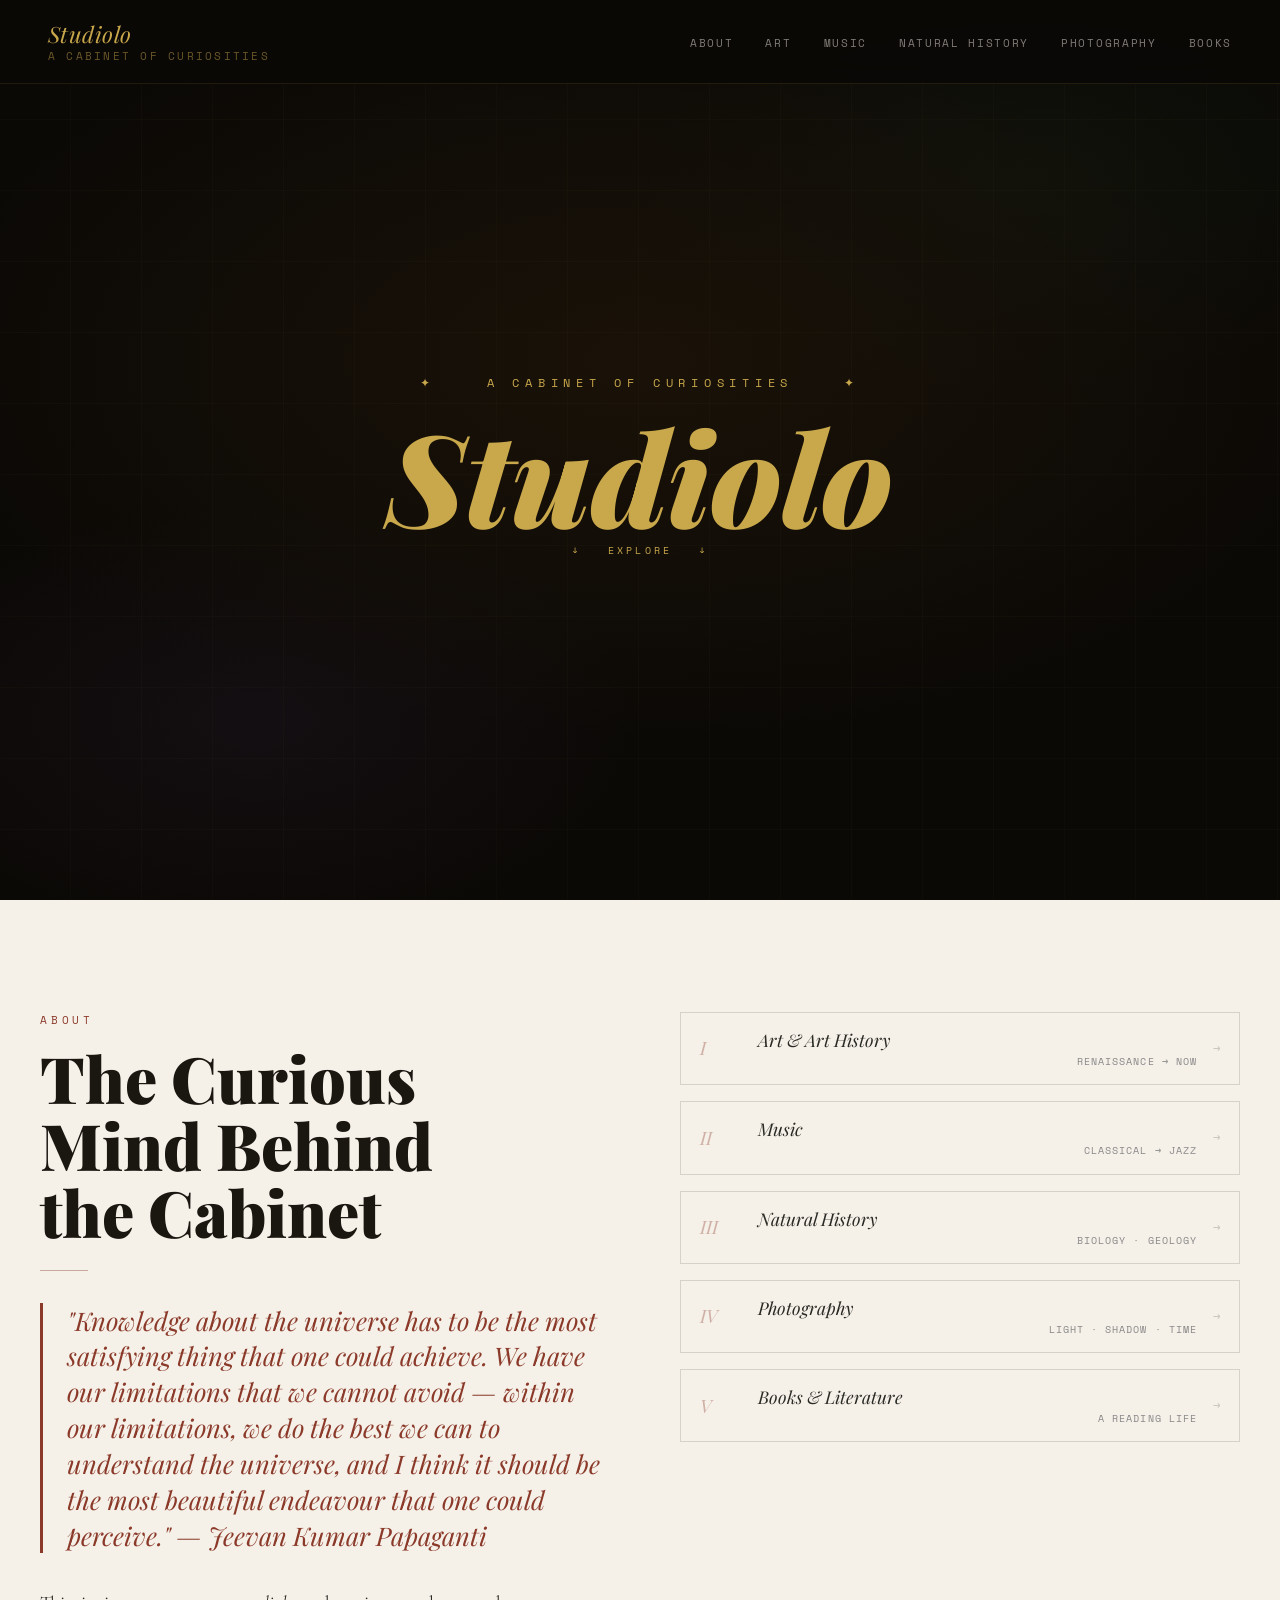
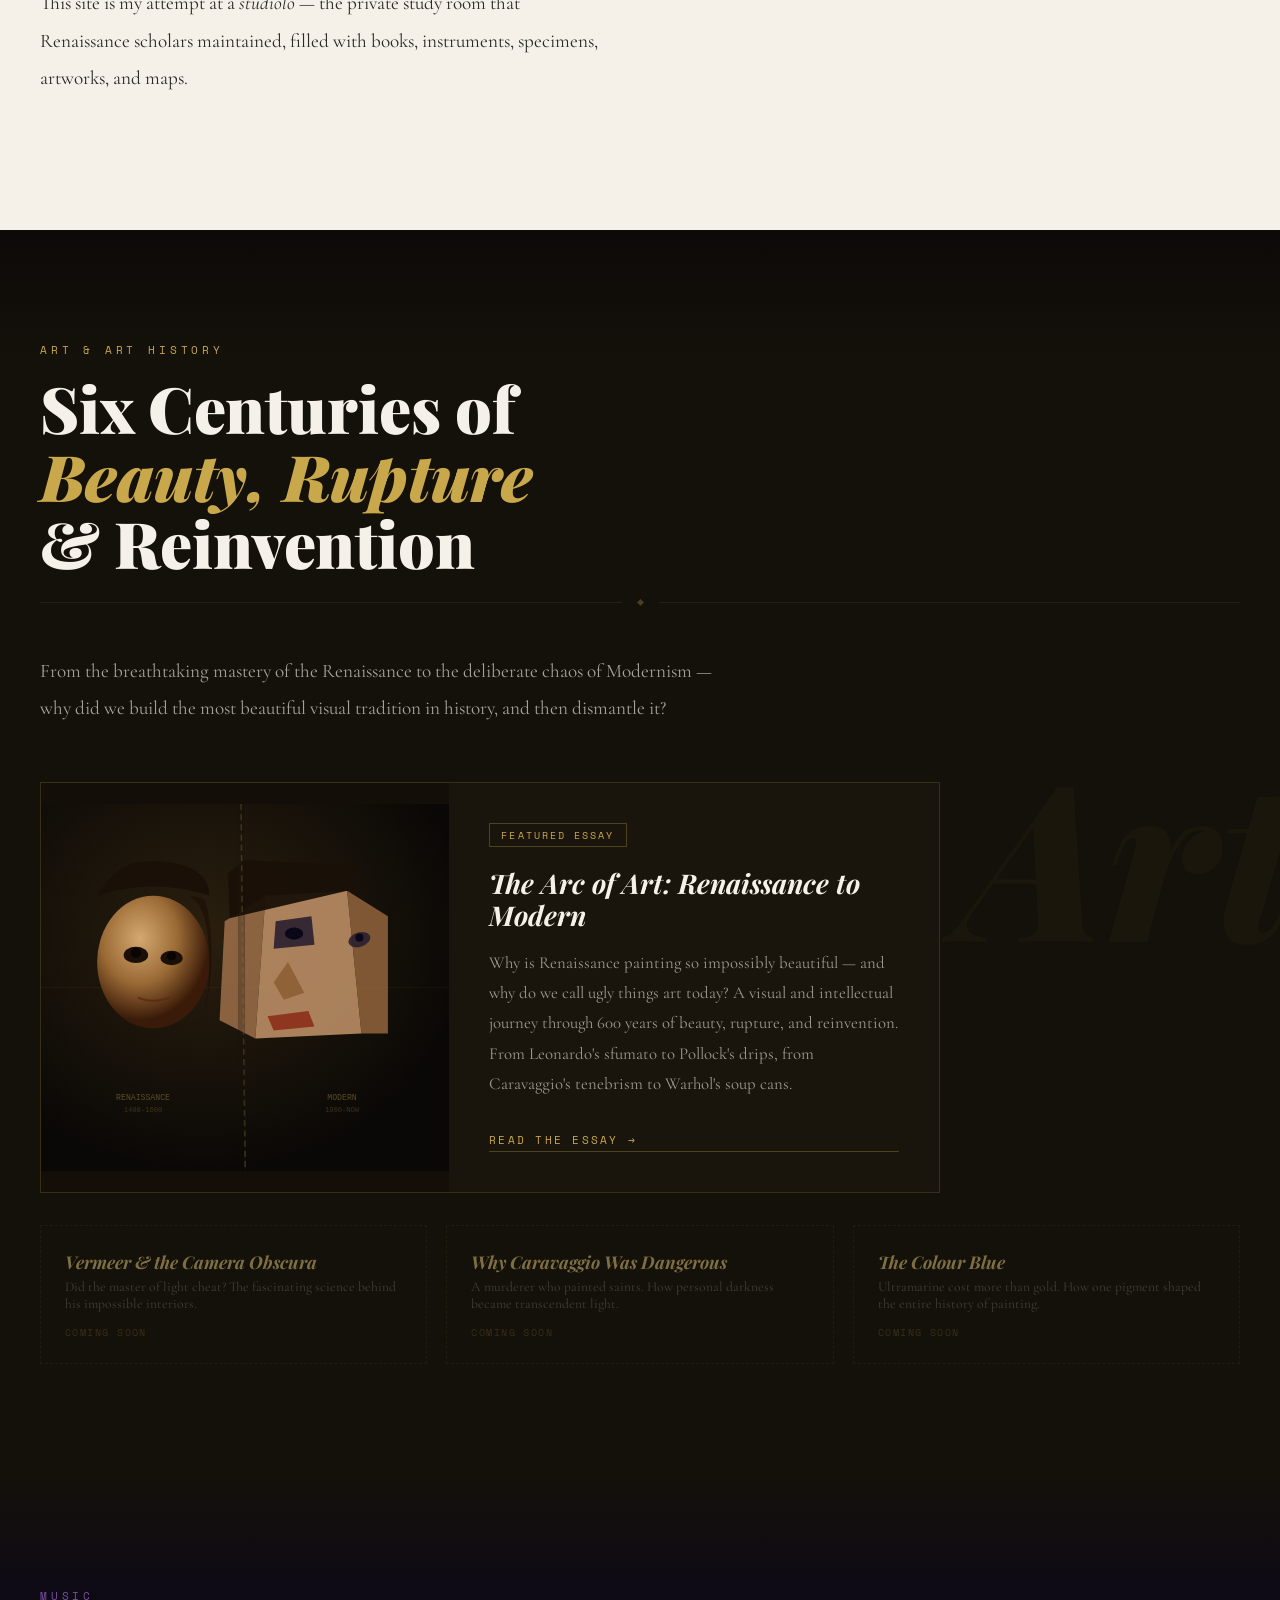
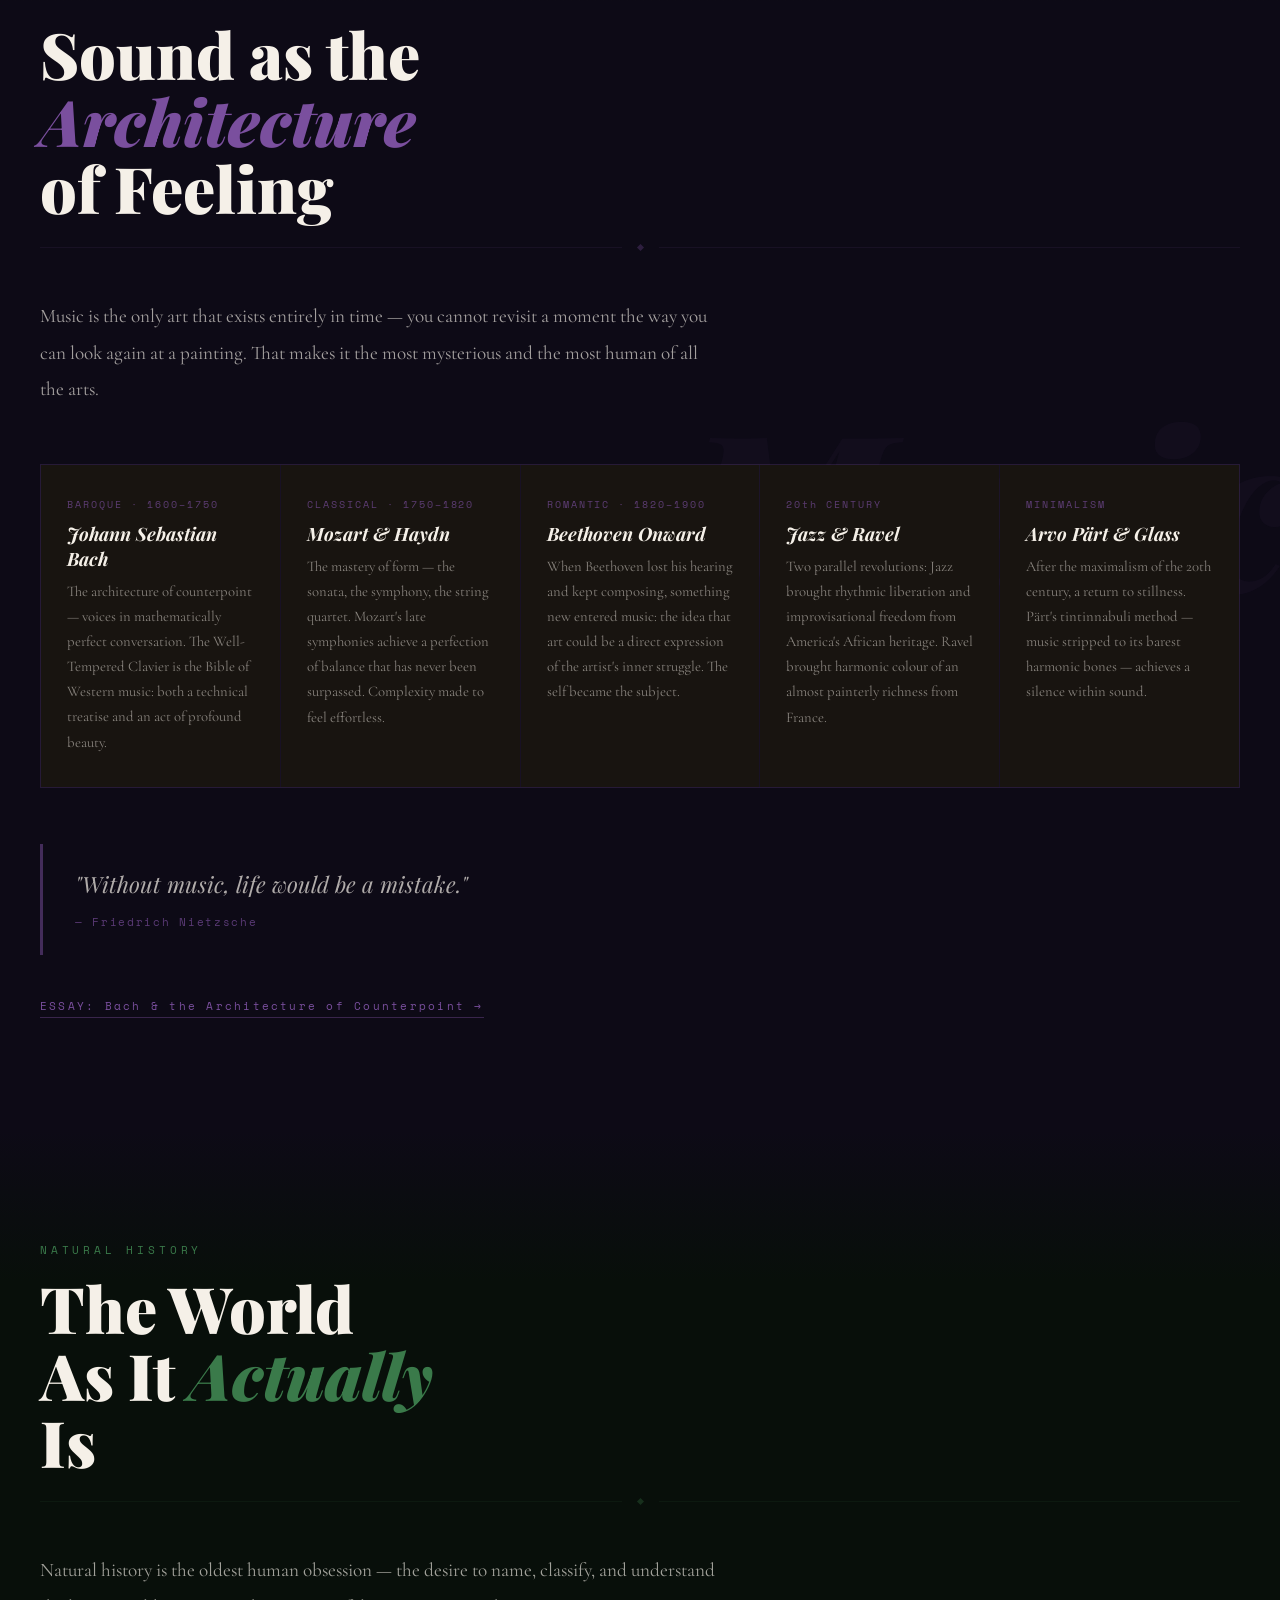
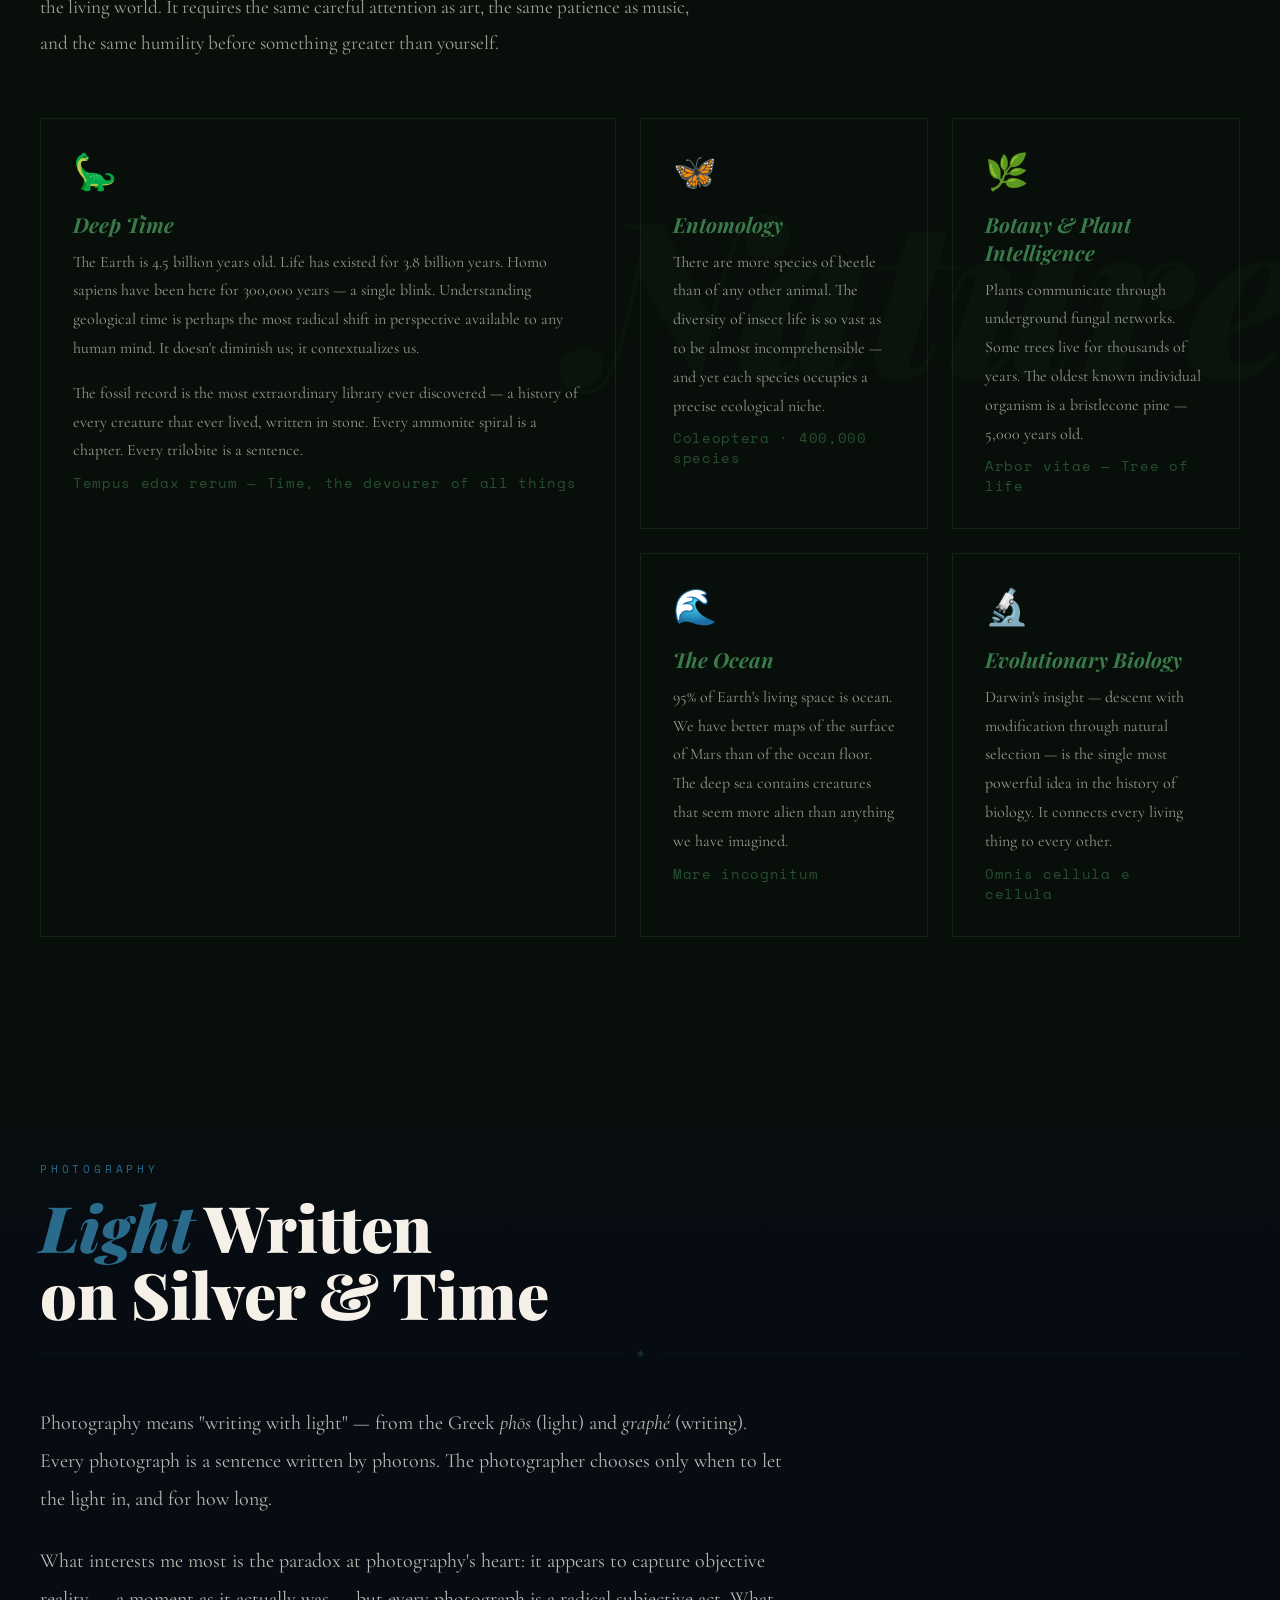
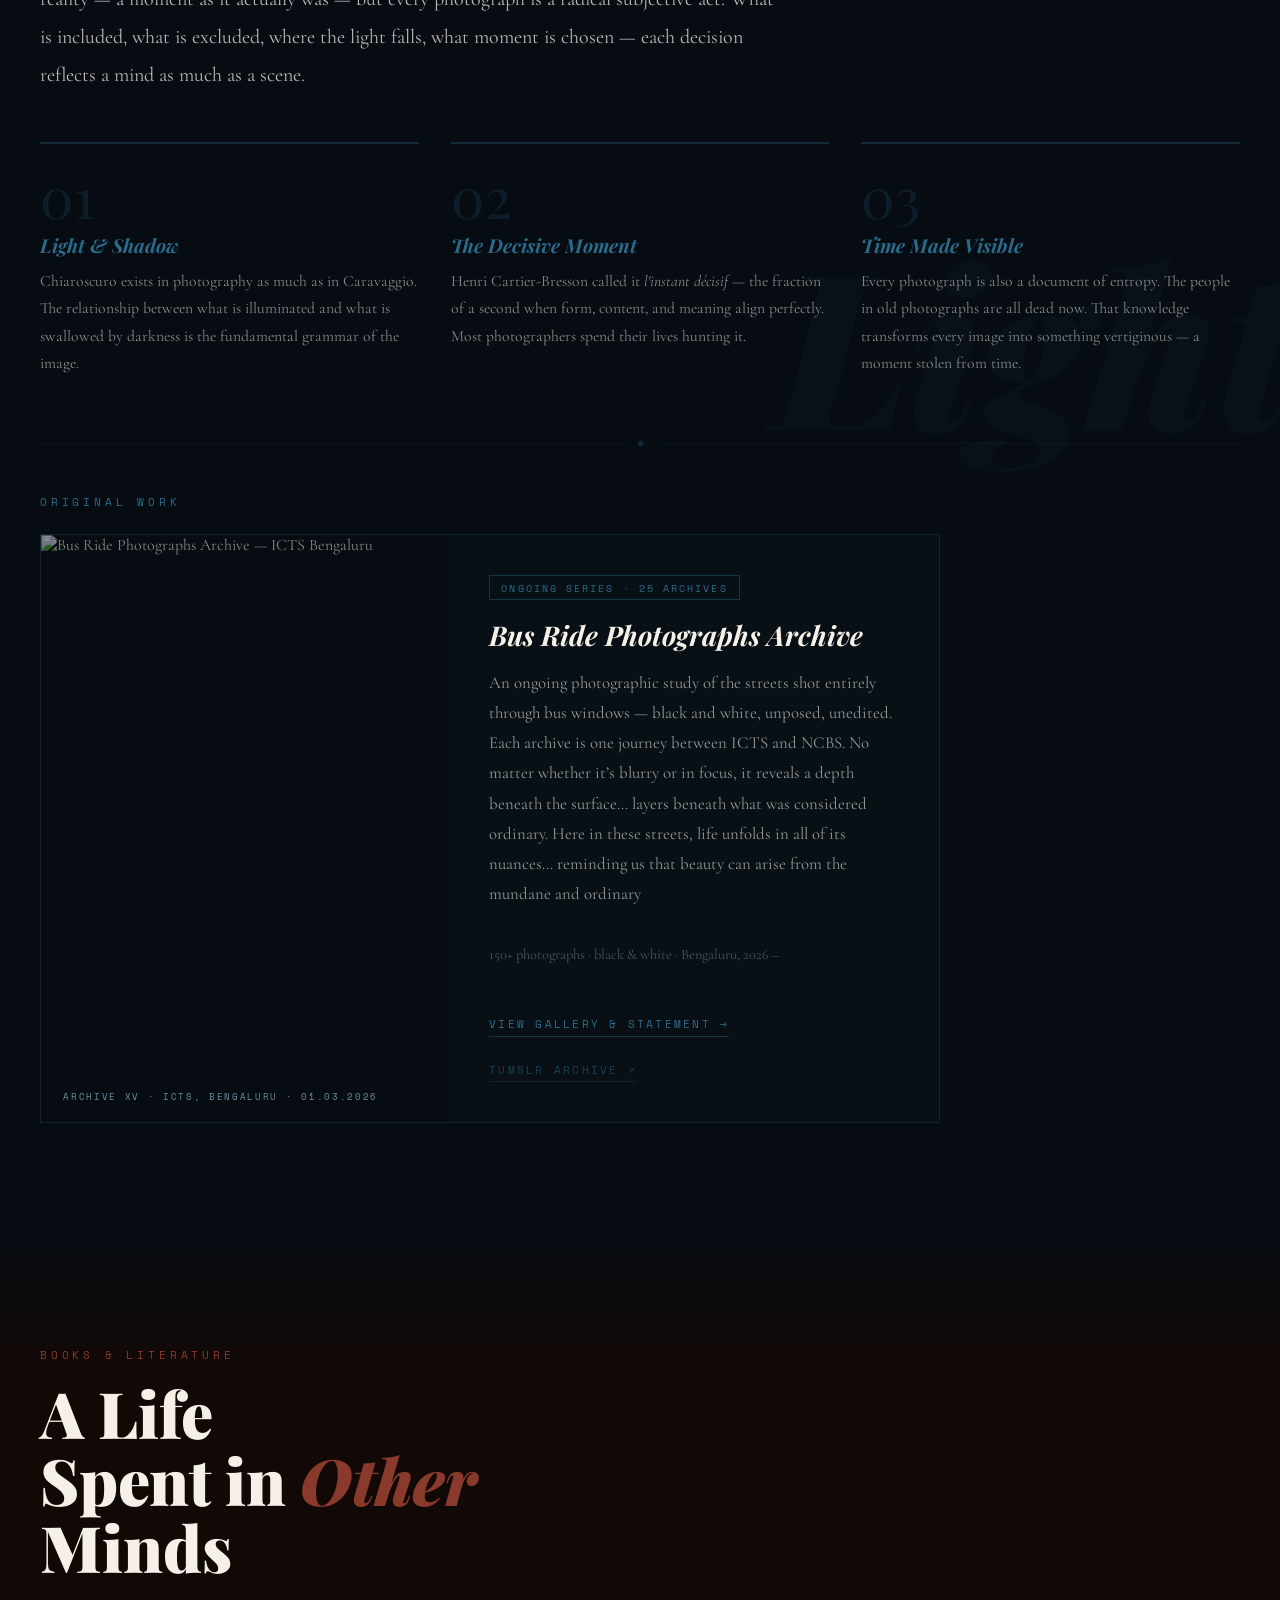
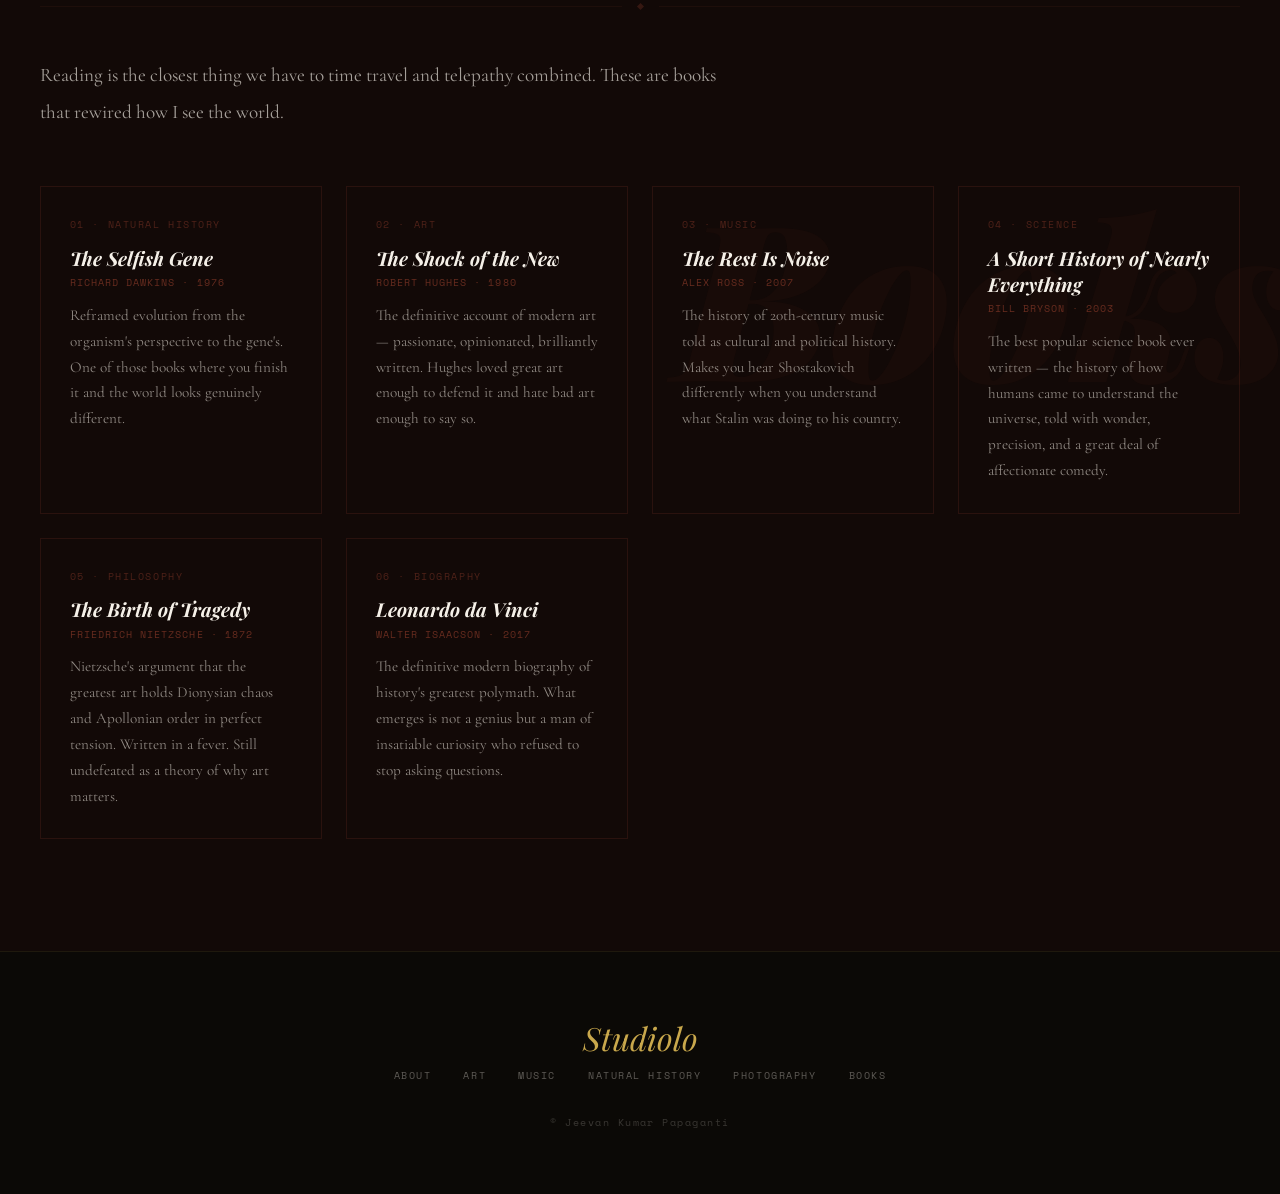
==== index.html @ 5cb95a1b "Update index.html" ====
<!DOCTYPE html>
<html lang="en">
<head>
  <meta charset="UTF-8">
  <meta name="viewport" content="width=device-width, initial-scale=1.0">
  <meta name="description" content="Studiolo — A cabinet of curiosities: art, music, natural history, photography, and books.">
  <title>Studiolo</title>
  <link rel="stylesheet" href="style.css">
  <style>

    /* ─── PROGRESS BAR ─── */
    #progress-bar {
      position: fixed; top: 0; left: 0; z-index: 200;
      height: 2px; width: 0%;
      background: linear-gradient(90deg, rgba(201,168,76,0.2), var(--gold), rgba(201,168,76,0.2));
      transition: width 0.08s linear;
      pointer-events: none;
    }

    /* ─── NAV subtitle ─── */
    .nav-logo span { content: "A CABINET OF CURIOSITIES"; }

    /* ─── SECTION WATERMARKS ─── */
    .section { position: relative; overflow: hidden; }
    .sec-wm {
      position: absolute; top: 50%; right: -1rem;
      transform: translateY(-50%);
      font-family: var(--font-display);
      font-size: clamp(9rem, 17vw, 17rem);
      font-weight: 900; font-style: italic; line-height: 1;
      pointer-events: none; user-select: none; z-index: 0; white-space: nowrap;
    }
    .section-inner { position: relative; z-index: 1; }



    /* ─── SECTION BACKGROUNDS WITH PERFECT BLENDING ──────────────────────
       Each dark section's background gradient starts at the EXACT colour
       of the section above it, so the transition is always pixel-perfect
       at the boundary — never early, never late.

       Palette (all very dark, distinct hue only):
         about/hero  #0c0a08  warm near-black
         art         #14100a  amber-warm dark
         music       #0d0a16  violet dark
         nature      #080f0a  forest dark
         photography #070c12  steel-blue dark
         books       #120907  rust dark

       Blend zone = 120px expressed as percentage of each section.
       But since % is of the element, 120px ≈ 6–8% for tall sections.
       Using a fixed px value via calc is cleaner — but gradients need %.
       So we use a generous 12% blend that still feels instant on tall sections
       and smooth on shorter ones.
    ─────────────────────────────────────────────────────────────────────── */

    /* Hero sits on the base dark */
    .hero { background: #0c0a08 !important; }

    /* About: cream — always a deliberate contrast from hero */
    #about { background: #f5f0e8 !important; }

    /* Art: cream → amber-dark (about sits above, so blend from cream is wrong;
       we add a dark-to-art band instead since about provides its own bg) */
    #art {
      background: linear-gradient(
        to bottom,
        #0c0a08  0%,    /* matches hero dark exactly */
        #14100a  10%,   /* art amber settles */
        #14100a  100%
      ) !important;
    }

    /* Music: amber → violet */
    #music {
      background: linear-gradient(
        to bottom,
        #14100a  0%,    /* art amber */
        #0d0a16  10%,   /* music violet settles */
        #0d0a16  100%
      ) !important;
    }

    /* Nature: violet → forest */
    #nature {
      background: linear-gradient(
        to bottom,
        #0d0a16  0%,    /* music violet */
        #080f0a  10%,   /* nature forest settles */
        #080f0a  100%
      ) !important;
    }

    /* Photography: forest → steel-blue */
    #photography {
      background: linear-gradient(
        to bottom,
        #080f0a  0%,    /* nature forest */
        #070c12  10%,   /* photography steel settles */
        #070c12  100%
      ) !important;
    }

    /* Books: steel-blue → rust */
    #books {
      background: linear-gradient(
        to bottom,
        #070c12  0%,    /* photography steel */
        #120907  10%,   /* books rust settles */
        #120907  100%
      ) !important;
    }

    /* Watermark tints per section */
    #art .sec-wm         { color: rgba(201,168,76,0.04); }
    #music .sec-wm       { color: rgba(122,79,158,0.05); }
    #nature .sec-wm      { color: rgba(58,122,74,0.05); }
    #photography .sec-wm { color: rgba(42,106,138,0.05); }
    #books .sec-wm       { color: rgba(138,58,42,0.05); }

    /* ─── SECTION RULE (replaces flat divider inside coloured sections) ─── */
    .sec-rule {
      display: flex; align-items: center; gap: 1rem;
      margin: 1.2rem 0 3rem;
    }
    .sec-rule-line  { flex:1; height:1px; background:currentColor; opacity:0.1; }
    .sec-rule-gem   { width:5px; height:5px; transform:rotate(45deg); background:currentColor; opacity:0.3; flex-shrink:0; }
    #art .divider, #music .divider, #nature .divider,
    #photography .divider, #books .divider { display: none; }

    /* ─── MUSIC cells: left-border accent on hover ─── */
    .music-cell { border-left: 2px solid transparent; transition: border-color .3s, background .25s; }
    .music-cell:hover { border-left-color: rgba(122,79,158,0.5); }

    /* ─── NATURE cards: inner glow on hover ─── */
    .nature-card { transition: border-color .3s, box-shadow .3s; }
    .nature-card:hover { border-color: rgba(58,122,74,0.5); box-shadow: 0 0 28px rgba(58,122,74,0.05) inset; }

    /* ─── ABOUT: moved to last, cream stays ─── */
    #about .section-label { color: var(--rust); }
    #about .section-title { color: var(--ink); }
    #about .divider { background: var(--rust) !important; display: block !important; }
    #about p { font-size: 1.2rem; line-height: 1.95; color: #2a2a25; margin-bottom: 1.3rem; }
    #about .pull {
      font-family: var(--font-display); font-size: 1.6rem;
      font-style: italic; color: var(--rust); line-height: 1.4;
      border-left: 3px solid var(--rust); padding-left: 1.5rem; margin: 2rem 0;
    }

    /* ─── CHIPS: upgraded ─── */
    .interest-chip {
      display: grid;
      grid-template-columns: 2.6rem 1fr auto;
      align-items: center; gap: 1rem;
      padding: 0.95rem 1.2rem;
      border: 1px solid rgba(26,22,16,0.14);
      color: #2a2a25;
      transition: border-color .25s;
      position: relative; overflow: hidden;
      text-decoration: none;
    }
    .interest-chip::before {
      content: ''; position: absolute; left:0; top:0; bottom:0;
      width: 0; background: rgba(139,58,42,0.07);
      transition: width .32s ease;
    }
    .interest-chip:hover::before { width: 100%; }
    .interest-chip:hover { border-color: rgba(26,22,16,0.28); }
    .chip-num {
      font-family: var(--font-display); font-size: 1.15rem;
      font-style: italic; color: rgba(139,58,42,0.35); line-height: 1;
      position: relative;
    }
    .chip-body { display: flex; flex-direction: column; gap: 0.12rem; position: relative; }
    .chip-label { font-family: var(--font-display); font-size: 1.05rem; font-style: italic; }
    .chip-desc  { font-family: var(--font-mono); font-size: 0.6rem; letter-spacing: .12em; color: #999; }
    .chip-arrow {
      font-family: var(--font-mono); font-size: 0.72rem;
      color: rgba(26,22,16,0.22); transition: transform .2s, color .2s;
      position: relative;
    }
    .interest-chip:hover .chip-arrow { transform: translateX(4px); color: var(--rust); }

    /* ─── BUS RIDE CARD ─── */
    .bus-card-img {
      width:100%; height:100%; object-fit:cover;
      position:absolute; inset:0; filter:brightness(.55) contrast(1.1);
    }
    .bus-card-label {
      position:absolute; bottom:1.2rem; left:1.4rem;
      font-family:var(--font-mono); font-size:0.58rem;
      letter-spacing:.18em; color:rgba(140,190,210,.75); text-transform:uppercase;
    }

    /* ─── FOOTER: lean, no name ─── */
    .footer-tagline { display: none; }

    @media(max-width:768px) { .sec-wm { right:-3rem; } }
  </style>
</head>
<body>

<div id="progress-bar"></div>

<!-- ══════ NAV ══════ -->
<nav class="nav">
  <div class="nav-logo">
    Studiolo
    <span>A CABINET OF CURIOSITIES</span>
  </div>
  <ul class="nav-links" id="navLinks">
    <li><a href="#about">About</a></li>
    <li><a href="#art">Art</a></li>
    <li><a href="#music">Music</a></li>
    <li><a href="#nature">Natural History</a></li>
    <li><a href="#photography">Photography</a></li>
    <li><a href="#books">Books</a></li>
  </ul>
  <div class="nav-toggle" id="navToggle" aria-label="Menu">
    <span></span><span></span><span></span>
  </div>
</nav>

<!-- ══════ HERO ══════ -->
<section class="hero" id="home">
  <div class="hero-bg"></div>
  <div class="hero-grid"></div>
  <div class="hero-content">
    <div class="hero-eyebrow">✦ &nbsp;&nbsp; A Cabinet of Curiosities &nbsp;&nbsp; ✦</div>
    <h1><em>Studiolo</em></h1>
    <!-- <p class="hero-sub">The Renaissance scholar's private room — where art, science, music, and nature coexisted without contradiction.</p> -->
    <div class="hero-scroll">↓ &nbsp; EXPLORE &nbsp; ↓</div>
  </div>
</section>

  </div>
    </div>
</div>

<!-- ══════ ABOUT ══════ -->
<section class="section" id="about">
  <div class="section-inner">
    <div class="about-grid">
      <div class="about-text">
        <div class="section-label">About</div>
        <h2 class="section-title reveal">The Curious<br>Mind Behind<br>the Cabinet</h2>
        <div class="divider"></div>
        <p class="pull reveal"> "Knowledge about the universe has to be the most satisfying thing that one could achieve. We have our limitations that we cannot avoid — within our limitations, we do the best we can to understand the universe, and I think it should be the most beautiful endeavour that one could perceive." — Jeevan Kumar Papaganti</p>
        <p class="reveal">This site is my attempt at a <em>studiolo</em> — the private study room that Renaissance scholars maintained, filled with books, instruments, specimens, artworks, and maps.</p>
        <!-- <div class="pull reveal">"If you look at nature really carefully and keep pulling the intellectual threads and keep going and keeo dvelling down into what nature trying to convey us, then if you are lucky and persistant you can capture something deeply hidden"<br><small style="font-size:0.7em; opacity:0.6;">— Albert Einstein </small></div> -->
        <!-- <div class="pull reveal">"The noblest pleasure is the joy of understanding."<br><small style="font-size:0.7em; opacity:0.6;">— Leonardo da Vinci</small></div> -->
        <!-- <p class="reveal">Here you will find essays on the history of art, notes on music theory and composers, observations from natural history, thoughts on photography, and reflections on the books that have changed how I see the world. Everything is connected. That is the premise.</p> -->
      </div>
      <div class="about-interests reveal">
        <a href="#art" class="interest-chip"><span class="chip-num">I</span><div class="chip-body"><span class="chip-label">Art & Art History</span><span class="chip-desc">RENAISSANCE → NOW</span></div><span class="chip-arrow">→</span></a>
        <a href="#music" class="interest-chip"><span class="chip-num">II</span><div class="chip-body"><span class="chip-label">Music</span><span class="chip-desc">CLASSICAL → JAZZ</span></div><span class="chip-arrow">→</span></a>
        <a href="#nature" class="interest-chip"><span class="chip-num">III</span><div class="chip-body"><span class="chip-label">Natural History</span><span class="chip-desc">BIOLOGY · GEOLOGY</span></div><span class="chip-arrow">→</span></a>
        <a href="#photography" class="interest-chip"><span class="chip-num">IV</span><div class="chip-body"><span class="chip-label">Photography</span><span class="chip-desc">LIGHT · SHADOW · TIME</span></div><span class="chip-arrow">→</span></a>
        <a href="#books" class="interest-chip"><span class="chip-num">V</span><div class="chip-body"><span class="chip-label">Books & Literature</span><span class="chip-desc">A READING LIFE</span></div><span class="chip-arrow">→</span></a>
      </div>
    </div>
  </div>
</section>

<!-- ══════ ART ══════ -->
<section class="section" id="art">
  <div class="sec-wm" aria-hidden="true">Art</div>
  <div class="section-inner">
    <div class="section-label" style="color:var(--art);">Art & Art History</div>
    <h2 class="section-title reveal">Six Centuries of<br><em>Beauty, Rupture</em><br>& Reinvention</h2>
    <div class="sec-rule" style="color:var(--art);">
      <div class="sec-rule-line"></div><div class="sec-rule-gem"></div><div class="sec-rule-line"></div>
    </div>
    <p class="section-intro reveal">From the breathtaking mastery of the Renaissance to the deliberate chaos of Modernism — why did we build the most beautiful visual tradition in history, and then dismantle it?</p>

    <div class="article-card reveal">
      <div class="article-card-visual">
        <svg viewBox="0 0 400 360" xmlns="http://www.w3.org/2000/svg">
          <defs>
            <radialGradient id="cardBg" cx="40%" cy="35%" r="65%"><stop offset="0%" stop-color="#2a1f0e"/><stop offset="100%" stop-color="#0a0806"/></radialGradient>
            <radialGradient id="cardFace" cx="38%" cy="32%" r="62%"><stop offset="0%" stop-color="#d4a870"/><stop offset="55%" stop-color="#9a6a35"/><stop offset="100%" stop-color="#3a1a08"/></radialGradient>
          </defs>
          <rect width="400" height="360" fill="url(#cardBg)"/>
          <line x1="200" y1="0" x2="200" y2="360" stroke="rgba(201,168,76,0.05)" stroke-width="1"/>
          <line x1="0" y1="180" x2="400" y2="180" stroke="rgba(201,168,76,0.05)" stroke-width="1"/>
          <ellipse cx="110" cy="155" rx="55" ry="65" fill="url(#cardFace)"/>
          <path d="M 145 90 Q 165 100 165 155 Q 165 210 148 220 Q 165 208 167 155 Q 167 100 158 92 Z" fill="#1a0804" opacity="0.5"/>
          <ellipse cx="93" cy="148" rx="12" ry="8" fill="#1a1008"/><circle cx="93" cy="146" r="5" fill="#080502"/>
          <ellipse cx="128" cy="151" rx="11" ry="7" fill="#1a1008"/><circle cx="128" cy="149" r="4.5" fill="#080502"/>
          <path d="M 95 190 Q 110 196 126 190" stroke="#5a2a10" stroke-width="2" fill="none" opacity="0.8"/>
          <path d="M 55 90 Q 110 72 165 90 Q 165 65 130 58 Q 110 54 90 58 Q 70 65 55 90 Z" fill="#1a1008" opacity="0.95"/>
          <polygon points="220,90 300,85 314,225 210,230" fill="#c4956a" opacity="0.85"/>
          <polygon points="300,85 340,110 340,225 314,225" fill="#9a6a40" opacity="0.8"/>
          <polygon points="180,115 220,90 210,230 175,212" fill="#aa7850" opacity="0.78"/>
          <polygon points="230,115 265,110 268,138 228,142" fill="#2a2030" opacity="0.9"/>
          <ellipse cx="248" cy="127" rx="9" ry="6" fill="#0a0818"/>
          <ellipse cx="312" cy="133" rx="11" ry="7" fill="#2a2030" opacity="0.9" transform="rotate(-18,312,133)"/>
          <circle cx="312" cy="131" r="4" fill="#0a0818"/>
          <polygon points="242,155 258,185 238,192 228,175" fill="#8a5a30" opacity="0.8"/>
          <polygon points="222,208 262,203 268,218 228,222" fill="#8a2a15" opacity="0.85"/>
          <polygon points="185,112 300,85 308,60 200,55 183,68" fill="#1a1008" opacity="0.95"/>
          <line x1="196" y1="0" x2="200" y2="360" stroke="rgba(201,168,76,0.3)" stroke-width="1.5" stroke-dasharray="6,4"/>
          <rect x="193" y="0" width="7" height="360" fill="url(#cardBg)" opacity="0.3"/>
          <text x="100" y="290" text-anchor="middle" fill="rgba(201,168,76,0.4)" font-size="8" font-family="monospace">RENAISSANCE</text>
          <text x="100" y="302" text-anchor="middle" fill="rgba(201,168,76,0.25)" font-size="7" font-family="monospace">1400–1600</text>
          <text x="295" y="290" text-anchor="middle" fill="rgba(201,168,76,0.4)" font-size="8" font-family="monospace">MODERN</text>
          <text x="295" y="302" text-anchor="middle" fill="rgba(201,168,76,0.25)" font-size="7" font-family="monospace">1900–NOW</text>
        </svg>
      </div>
      <div class="article-card-body">
        <div>
          <div class="article-tag">FEATURED ESSAY</div>
          <h3>The Arc of Art: Renaissance to Modern</h3>
          <p>Why is Renaissance painting so impossibly beautiful — and why do we call ugly things art today? A visual and intellectual journey through 600 years of beauty, rupture, and reinvention. From Leonardo's sfumato to Pollock's drips, from Caravaggio's tenebrism to Warhol's soup cans.</p>
        </div>
        <a href="articles/art-history.html" class="read-link">READ THE ESSAY →</a>
      </div>
    </div>

    <div class="coming-soon-grid reveal">
      <div class="coming-card"><h4>Vermeer & the Camera Obscura</h4><p>Did the master of light cheat? The fascinating science behind his impossible interiors.</p><span class="soon-tag">COMING SOON</span></div>
      <div class="coming-card"><h4>Why Caravaggio Was Dangerous</h4><p>A murderer who painted saints. How personal darkness became transcendent light.</p><span class="soon-tag">COMING SOON</span></div>
      <div class="coming-card"><h4>The Colour Blue</h4><p>Ultramarine cost more than gold. How one pigment shaped the entire history of painting.</p><span class="soon-tag">COMING SOON</span></div>
    </div>
  </div>
</section>


<!-- ══════ MUSIC ══════ -->
<section class="section" id="music">
  <div class="sec-wm" aria-hidden="true">Music</div>
  <div class="section-inner">
    <div class="section-label" style="color:var(--music);">Music</div>
    <h2 class="section-title reveal">Sound as the<br><em>Architecture</em><br>of Feeling</h2>
    <div class="sec-rule" style="color:var(--music);">
      <div class="sec-rule-line"></div><div class="sec-rule-gem"></div><div class="sec-rule-line"></div>
    </div>
    <p class="section-intro reveal">Music is the only art that exists entirely in time — you cannot revisit a moment the way you can look again at a painting. That makes it the most mysterious and the most human of all the arts.</p>
    <div class="music-grid reveal">
      <div class="music-cell"><div class="cell-era">BAROQUE · 1600–1750</div><h4>Johann Sebastian Bach</h4><p>The architecture of counterpoint — voices in mathematically perfect conversation. The Well-Tempered Clavier is the Bible of Western music: both a technical treatise and an act of profound beauty.</p></div>
      <div class="music-cell"><div class="cell-era">CLASSICAL · 1750–1820</div><h4>Mozart & Haydn</h4><p>The mastery of form — the sonata, the symphony, the string quartet. Mozart's late symphonies achieve a perfection of balance that has never been surpassed. Complexity made to feel effortless.</p></div>
      <div class="music-cell"><div class="cell-era">ROMANTIC · 1820–1900</div><h4>Beethoven Onward</h4><p>When Beethoven lost his hearing and kept composing, something new entered music: the idea that art could be a direct expression of the artist's inner struggle. The self became the subject.</p></div>
      <div class="music-cell"><div class="cell-era">20th CENTURY</div><h4>Jazz & Ravel</h4><p>Two parallel revolutions: Jazz brought rhythmic liberation and improvisational freedom from America's African heritage. Ravel brought harmonic colour of an almost painterly richness from France.</p></div>
      <div class="music-cell"><div class="cell-era">MINIMALISM</div><h4>Arvo Pärt & Glass</h4><p>After the maximalism of the 20th century, a return to stillness. Pärt's tintinnabuli method — music stripped to its barest harmonic bones — achieves a silence within sound.</p></div>
      <!-- <div class="music-cell"><div class="cell-era">INDIAN CLASSICAL</div><h4>Raga & Tala</h4><p>A musical system as sophisticated as anything in the Western tradition — built on the interplay of raga (melodic framework) and tala (rhythmic cycle). Music as a form of meditation.</p></div> -->
    </div>
    <div class="music-quote reveal">"Without music, life would be a mistake."<cite>— Friedrich Nietzsche</cite></div>
    <div style="margin-top:2.5rem;" class="reveal">
      <a href="articles/bach.html" class="read-link" style="color:var(--music); border-color:rgba(122,79,158,0.4);">ESSAY: Bach & the Architecture of Counterpoint →</a>
    </div>
  </div>
</section>


<!-- ══════ NATURAL HISTORY ══════ -->
<section class="section" id="nature">
  <div class="sec-wm" aria-hidden="true">Nature</div>
  <div class="section-inner">
    <div class="section-label" style="color:var(--nature);">Natural History</div>
    <h2 class="section-title reveal">The World<br>As It <em>Actually</em><br>Is</h2>
    <div class="sec-rule" style="color:var(--nature);">
      <div class="sec-rule-line"></div><div class="sec-rule-gem"></div><div class="sec-rule-line"></div>
    </div>
    <p class="section-intro reveal">Natural history is the oldest human obsession — the desire to name, classify, and understand the living world. It requires the same careful attention as art, the same patience as music, and the same humility before something greater than yourself.</p>
    <div class="nature-mosaic reveal">
      <div class="nature-card large">
        <div class="card-icon">🦕</div>
        <h4>Deep Time</h4>
        <p>The Earth is 4.5 billion years old. Life has existed for 3.8 billion years. Homo sapiens have been here for 300,000 years — a single blink. Understanding geological time is perhaps the most radical shift in perspective available to any human mind. It doesn't diminish us; it contextualizes us.</p>
        <p style="margin-top:1rem;">The fossil record is the most extraordinary library ever discovered — a history of every creature that ever lived, written in stone. Every ammonite spiral is a chapter. Every trilobite is a sentence.</p>
        <div class="latin">Tempus edax rerum — Time, the devourer of all things</div>
      </div>
      <div class="nature-card"><div class="card-icon">🦋</div><h4>Entomology</h4><p>There are more species of beetle than of any other animal. The diversity of insect life is so vast as to be almost incomprehensible — and yet each species occupies a precise ecological niche.</p><div class="latin">Coleoptera · 400,000 species</div></div>
      <div class="nature-card"><div class="card-icon">🌿</div><h4>Botany & Plant Intelligence</h4><p>Plants communicate through underground fungal networks. Some trees live for thousands of years. The oldest known individual organism is a bristlecone pine — 5,000 years old.</p><div class="latin">Arbor vitae — Tree of life</div></div>
      <div class="nature-card"><div class="card-icon">🌊</div><h4>The Ocean</h4><p>95% of Earth's living space is ocean. We have better maps of the surface of Mars than of the ocean floor. The deep sea contains creatures that seem more alien than anything we have imagined.</p><div class="latin">Mare incognitum</div></div>
      <div class="nature-card"><div class="card-icon">🔬</div><h4>Evolutionary Biology</h4><p>Darwin's insight — descent with modification through natural selection — is the single most powerful idea in the history of biology. It connects every living thing to every other.</p><div class="latin">Omnis cellula e cellula</div></div>
    </div>
  </div>
</section>

<!-- ══════ PHOTOGRAPHY ══════ -->
<section class="section" id="photography">
  <div class="sec-wm" aria-hidden="true">Light</div>
  <div class="section-inner">
    <div class="section-label" style="color:var(--photo);">Photography</div>
    <h2 class="section-title reveal"><em>Light</em> Written<br>on Silver & Time</h2>
    <div class="sec-rule" style="color:var(--photo);">
      <div class="sec-rule-line"></div><div class="sec-rule-gem"></div><div class="sec-rule-line"></div>
    </div>
    <div class="photo-statement reveal">
      <p style="font-size:1.25rem; line-height:1.9; color:rgba(245,240,232,0.75); margin-bottom:1.5rem;">Photography means "writing with light" — from the Greek <em>phōs</em> (light) and <em>graphé</em> (writing). Every photograph is a sentence written by photons. The photographer chooses only when to let the light in, and for how long.</p>
      <p style="font-size:1.25rem; line-height:1.9; color:rgba(245,240,232,0.75);">What interests me most is the paradox at photography's heart: it appears to capture objective reality — a moment as it actually was — but every photograph is a radical subjective act. What is included, what is excluded, where the light falls, what moment is chosen — each decision reflects a mind as much as a scene.</p>
    </div>
    <div class="photo-philosophy reveal">
      <div class="photo-pillar"><div class="num">01</div><h4>Light & Shadow</h4><p>Chiaroscuro exists in photography as much as in Caravaggio. The relationship between what is illuminated and what is swallowed by darkness is the fundamental grammar of the image.</p></div>
      <div class="photo-pillar"><div class="num">02</div><h4>The Decisive Moment</h4><p>Henri Cartier-Bresson called it <em>l'instant décisif</em> — the fraction of a second when form, content, and meaning align perfectly. Most photographers spend their lives hunting it.</p></div>
      <div class="photo-pillar"><div class="num">03</div><h4>Time Made Visible</h4><p>Every photograph is also a document of entropy. The people in old photographs are all dead now. That knowledge transforms every image into something vertiginous — a moment stolen from time.</p></div>
    </div>

    <!-- Bus Ride Archive -->
    <div class="sec-rule" style="color:var(--photo); margin-top:4rem;">
      <div class="sec-rule-line"></div><div class="sec-rule-gem"></div><div class="sec-rule-line"></div>
    </div>
    <div class="section-label" style="color:var(--photo); margin-top:2.5rem; margin-bottom:1.5rem;">Original Work</div>

    <div class="article-card reveal" style="border-color:rgba(42,106,138,0.25); max-width:900px;">
      <div class="article-card-visual" style="background:#060c11; min-height:320px; position:relative; overflow:hidden;">
        <img class="bus-card-img"
          src="https://64.media.tumblr.com/d9175d08abd1fe6893e745c945f67b19524f4dad/9c66933edd34ef97-81/s1280x1920/d9175d08abd1fe6893e745c945f67b19524f4dad.jpg"
          alt="Bus Ride Photographs Archive — ICTS Bengaluru" loading="lazy">
        <div class="bus-card-label">Archive XV · ICTS, Bengaluru · 01.03.2026</div>
      </div>
      <div class="article-card-body" style="background:rgba(42,106,138,0.04);">
        <div>
          <div class="article-tag" style="color:var(--photo); border-color:rgba(42,106,138,0.4);">ONGOING SERIES · 25 ARCHIVES</div>
          <h3 style="font-style:italic;">Bus Ride Photographs Archive</h3>
          <p>An ongoing photographic study of the streets shot entirely through bus windows — black and white, unposed, unedited. Each archive is one journey between ICTS and NCBS.  No matter whether it’s blurry or in focus, it reveals a depth beneath the surface… layers beneath what was considered ordinary. Here in these streets, life unfolds in all of its nuances… reminding us that beauty can arise from the mundane and ordinary </p>
          <p style="margin-top:0.8rem; font-size:0.9rem; color:rgba(245,240,232,0.3);">150+ photographs · black & white · Bengaluru, 2026 –</p>
        </div>
        <div style="display:flex; gap:1.5rem; flex-wrap:wrap; margin-top:1rem;">
          <a href="articles/bus-ride-archive.html" class="read-link" style="color:var(--photo); border-color:rgba(42,106,138,0.4);">VIEW GALLERY & STATEMENT →</a>
          <a href="https://studies-of-natural-history.tumblr.com" target="_blank" class="read-link" style="color:rgba(42,106,138,0.5); border-color:rgba(42,106,138,0.2);">TUMBLR ARCHIVE ↗</a>
        </div>
      </div>
    </div>
  </div>
</section>

<!-- ══════ BOOKS ══════ -->
<section class="section" id="books">
  <div class="sec-wm" aria-hidden="true">Books</div>
  <div class="section-inner">
    <div class="section-label" style="color:var(--books);">Books & Literature</div>
    <h2 class="section-title reveal">A Life<br>Spent in <em>Other</em><br>Minds</h2>
    <div class="sec-rule" style="color:var(--books);">
      <div class="sec-rule-line"></div><div class="sec-rule-gem"></div><div class="sec-rule-line"></div>
    </div>
    <p class="section-intro reveal">Reading is the closest thing we have to time travel and telepathy combined. These are books that rewired how I see the world.</p>
    <div class="books-list reveal">
      <div class="book-entry"><div class="book-num">01 · NATURAL HISTORY</div><h4>The Selfish Gene</h4><div class="author">RICHARD DAWKINS · 1976</div><p>Reframed evolution from the organism's perspective to the gene's. One of those books where you finish it and the world looks genuinely different.</p></div>
      <div class="book-entry"><div class="book-num">02 · ART</div><h4>The Shock of the New</h4><div class="author">ROBERT HUGHES · 1980</div><p>The definitive account of modern art — passionate, opinionated, brilliantly written. Hughes loved great art enough to defend it and hate bad art enough to say so.</p></div>
      <div class="book-entry"><div class="book-num">03 · MUSIC</div><h4>The Rest Is Noise</h4><div class="author">ALEX ROSS · 2007</div><p>The history of 20th-century music told as cultural and political history. Makes you hear Shostakovich differently when you understand what Stalin was doing to his country.</p></div>
      <div class="book-entry"><div class="book-num">04 · SCIENCE</div><h4>A Short History of Nearly Everything</h4><div class="author">BILL BRYSON · 2003</div><p>The best popular science book ever written — the history of how humans came to understand the universe, told with wonder, precision, and a great deal of affectionate comedy.</p></div>
      <div class="book-entry"><div class="book-num">05 · PHILOSOPHY</div><h4>The Birth of Tragedy</h4><div class="author">FRIEDRICH NIETZSCHE · 1872</div><p>Nietzsche's argument that the greatest art holds Dionysian chaos and Apollonian order in perfect tension. Written in a fever. Still undefeated as a theory of why art matters.</p></div>
      <div class="book-entry"><div class="book-num">06 · BIOGRAPHY</div><h4>Leonardo da Vinci</h4><div class="author">WALTER ISAACSON · 2017</div><p>The definitive modern biography of history's greatest polymath. What emerges is not a genius but a man of insatiable curiosity who refused to stop asking questions.</p></div>
    </div>
  </div>
</section>


<!-- ══════ FOOTER ══════ -->
<footer class="footer">
  <div class="footer-logo">Studiolo</div>
  <div class="footer-links">
    <a href="#about">About</a>
    <a href="#art">Art</a>
    <a href="#music">Music</a>
    <a href="#nature">Natural History</a>
    <a href="#photography">Photography</a>
    <a href="#books">Books</a>
    <!-- <a href="https://github.com/solivagant42" target="_blank">GitHub ↗</a> -->
  </div>
  <div class="footer-copy">© Jeevan Kumar Papaganti</div>
</footer>

<script>
  // Scroll progress
  const bar = document.getElementById('progress-bar');
  window.addEventListener('scroll', () => {
    bar.style.width = (window.scrollY / (document.body.scrollHeight - window.innerHeight) * 100) + '%';
  }, { passive: true });

  // Mobile nav
  const toggle = document.getElementById('navToggle');
  const links  = document.getElementById('navLinks');
  toggle.addEventListener('click', () => links.classList.toggle('open'));
  links.querySelectorAll('a').forEach(a => a.addEventListener('click', () => links.classList.remove('open')));

  // Scroll reveal
  const observer = new IntersectionObserver((entries) => {
    entries.forEach((entry, i) => {
      if (entry.isIntersecting) {
        setTimeout(() => entry.target.classList.add('visible'), i * 80);
        observer.unobserve(entry.target);
      }
    });
  }, { threshold: 0.1 });
  document.querySelectorAll('.reveal').forEach(el => observer.observe(el));

  // Active nav highlight
  const sectionObserver = new IntersectionObserver((entries) => {
    entries.forEach(entry => {
      if (entry.isIntersecting) {
        document.querySelectorAll('.nav-links a').forEach(a => {
          a.style.color = '';
          if (a.getAttribute('href') === '#' + entry.target.id) a.style.color = 'var(--gold)';
        });
      }
    });
  }, { threshold: 0.4 });
  document.querySelectorAll('section[id]').forEach(s => sectionObserver.observe(s));
</script>

</body>
</html>
---- style.css ----
/* ═══════════════════════════════════════════════════════
   STUDIOLO — Jeevan Kumar
   Shared Stylesheet
═══════════════════════════════════════════════════════ */

@import url('https://fonts.googleapis.com/css2?family=Playfair+Display:ital,wght@0,400;0,700;0,900;1,400;1,700&family=Cormorant+Garamond:ital,wght@0,300;0,400;0,600;1,300;1,400&family=Space+Mono:wght@400;700&display=swap');

/* ── TOKENS ── */
:root {
  --gold:        #c9a84c;
  --gold-light:  #e8cc7a;
  --gold-dim:    rgba(201,168,76,0.15);
  --cream:       #f5f0e8;
  --dark:        #0b0906;
  --dark-2:      #110e09;
  --dark-3:      #181410;
  --ink:         #1a1610;
  --rust:        #8b3a2a;

  /* Section accent colours */
  --art:         #c9a84c;   /* gold    */
  --music:       #7a4f9e;   /* violet  */
  --nature:      #3a7a4a;   /* forest  */
  --photo:       #2a6a8a;   /* steel   */
  --books:       #8a3a2a;   /* rust    */

  --font-display: 'Playfair Display', serif;
  --font-body:    'Cormorant Garamond', serif;
  --font-mono:    'Space Mono', monospace;
}

/* ── RESET ── */
*, *::before, *::after { margin: 0; padding: 0; box-sizing: border-box; }

html { scroll-behavior: smooth; }

body {
  background: var(--dark);
  color: var(--cream);
  font-family: var(--font-body);
  overflow-x: hidden;
  /* grain overlay */
  background-image: url("data:image/svg+xml,%3Csvg viewBox='0 0 256 256' xmlns='http://www.w3.org/2000/svg'%3E%3Cfilter id='n'%3E%3CfeTurbulence type='fractalNoise' baseFrequency='0.9' numOctaves='4' stitchTiles='stitch'/%3E%3C/filter%3E%3Crect width='100%25' height='100%25' filter='url(%23n)' opacity='0.035'/%3E%3C/svg%3E");
}

a { color: inherit; text-decoration: none; }

img { max-width: 100%; display: block; }

/* ── NAV ── */
.nav {
  position: fixed;
  top: 0; left: 0; right: 0;
  z-index: 100;
  display: flex;
  justify-content: space-between;
  align-items: center;
  padding: 1.2rem 3rem;
  background: rgba(11,9,6,0.88);
  backdrop-filter: blur(12px);
  border-bottom: 1px solid rgba(201,168,76,0.12);
}

.nav-logo {
  font-family: var(--font-display);
  font-size: 1.4rem;
  font-style: italic;
  color: var(--gold);
  letter-spacing: 0.02em;
}

.nav-logo span {
  font-size: 0.7rem;
  font-family: var(--font-mono);
  color: rgba(201,168,76,0.5);
  letter-spacing: 0.2em;
  display: block;
  font-style: normal;
  margin-top: -2px;
}

.nav-links {
  display: flex;
  gap: 2rem;
  list-style: none;
}

.nav-links a {
  font-family: var(--font-mono);
  font-size: 0.7rem;
  letter-spacing: 0.15em;
  color: rgba(245,240,232,0.5);
  text-transform: uppercase;
  transition: color 0.2s;
}

.nav-links a:hover { color: var(--gold); }

.nav-toggle {
  display: none;
  flex-direction: column;
  gap: 5px;
  cursor: pointer;
  padding: 4px;
}

.nav-toggle span {
  display: block;
  width: 22px;
  height: 1px;
  background: var(--gold);
  transition: all 0.3s;
}

@media (max-width: 768px) {
  .nav { padding: 1rem 1.5rem; }
  .nav-links { display: none; }
  .nav-toggle { display: flex; }
  .nav-links.open {
    display: flex;
    flex-direction: column;
    position: absolute;
    top: 100%; left: 0; right: 0;
    background: rgba(11,9,6,0.97);
    padding: 2rem;
    border-bottom: 1px solid var(--gold-dim);
    gap: 1.5rem;
  }
}

/* ── HERO ── */
.hero {
  min-height: 100vh;
  display: flex;
  flex-direction: column;
  justify-content: center;
  align-items: center;
  text-align: center;
  padding: 6rem 2rem 4rem;
  position: relative;
  overflow: hidden;
}

.hero-bg {
  position: absolute;
  inset: 0;
  background:
    radial-gradient(ellipse 80% 60% at 50% 40%, #1a1208 0%, transparent 70%),
    radial-gradient(ellipse 50% 40% at 20% 80%, rgba(122,79,158,0.08) 0%, transparent 60%),
    radial-gradient(ellipse 50% 40% at 80% 20%, rgba(58,122,74,0.08) 0%, transparent 60%),
    var(--dark);
}

.hero-grid {
  position: absolute;
  inset: 0;
  background-image:
    repeating-linear-gradient(0deg, transparent, transparent 70px, rgba(201,168,76,0.025) 70px, rgba(201,168,76,0.025) 71px),
    repeating-linear-gradient(90deg, transparent, transparent 70px, rgba(201,168,76,0.025) 70px, rgba(201,168,76,0.025) 71px);
}

.hero-content { position: relative; z-index: 1; }

.hero-eyebrow {
  font-family: var(--font-mono);
  font-size: 0.72rem;
  letter-spacing: 0.5em;
  color: var(--gold);
  text-transform: uppercase;
  margin-bottom: 1.5rem;
  opacity: 0;
  animation: fadeUp 0.9s ease 0.3s forwards;
}

.hero h1 {
  font-family: var(--font-display);
  font-size: clamp(4rem, 10vw, 9rem);
  font-weight: 900;
  line-height: 0.95;
  color: var(--cream);
  opacity: 0;
  animation: fadeUp 0.9s ease 0.55s forwards;
  margin-bottom: 0.3rem;
}

.hero h1 em {
  font-style: italic;
  color: var(--gold);
}

.hero-sub {
  font-size: clamp(1rem, 2vw, 1.35rem);
  color: rgba(245,240,232,0.5);
  max-width: 580px;
  margin: 1.5rem auto 2.5rem;
  line-height: 1.8;
  opacity: 0;
  animation: fadeUp 0.9s ease 0.8s forwards;
}

.hero-name {
  font-family: var(--font-mono);
  font-size: 0.7rem;
  letter-spacing: 0.3em;
  color: rgba(245,240,232,0.3);
  margin-bottom: 3rem;
  opacity: 0;
  animation: fadeUp 0.9s ease 1s forwards;
}

.hero-scroll {
  font-family: var(--font-mono);
  font-size: 0.65rem;
  letter-spacing: 0.3em;
  color: var(--gold);
  opacity: 0;
  animation: fadeUp 0.9s ease 1.2s forwards, pulse 2.5s ease 2s infinite;
}

/* ── SECTION SHARED ── */
.section {
  padding: 7rem 2rem;
  position: relative;
}

.section-inner {
  max-width: 1200px;
  margin: 0 auto;
}

.section-label {
  font-family: var(--font-mono);
  font-size: 0.68rem;
  letter-spacing: 0.35em;
  text-transform: uppercase;
  margin-bottom: 1rem;
}

.section-title {
  font-family: var(--font-display);
  font-size: clamp(2.2rem, 5vw, 4rem);
  font-weight: 900;
  line-height: 1.05;
  margin-bottom: 1.5rem;
}

.section-intro {
  font-size: 1.2rem;
  line-height: 1.9;
  color: rgba(245,240,232,0.65);
  max-width: 680px;
  margin-bottom: 3.5rem;
}

/* ── DIVIDER ── */
.divider {
  width: 48px;
  height: 1px;
  background: var(--gold);
  opacity: 0.4;
  margin: 1.5rem 0;
}

/* ── ABOUT SECTION ── */
#about {
  background: var(--cream);
  color: var(--ink);
}

#about .section-label { color: var(--rust); }
#about .section-title { color: var(--ink); }
#about .section-intro { color: #3a3228; }
#about .divider { background: var(--rust); }

.about-grid {
  display: grid;
  grid-template-columns: 1fr 1fr;
  gap: 5rem;
  align-items: start;
}

@media (max-width: 768px) {
  .about-grid { grid-template-columns: 1fr; gap: 2.5rem; }
}

.about-text p {
  font-size: 1.2rem;
  line-height: 1.95;
  color: #2a2a25;
  margin-bottom: 1.3rem;
}

.about-text .pull {
  font-family: var(--font-display);
  font-size: 1.6rem;
  font-style: italic;
  color: var(--rust);
  line-height: 1.4;
  border-left: 3px solid var(--rust);
  padding-left: 1.5rem;
  margin: 2rem 0;
}

.about-interests {
  display: flex;
  flex-direction: column;
  gap: 1rem;
}

.interest-chip {
  display: flex;
  align-items: center;
  gap: 1rem;
  padding: 1rem 1.2rem;
  border: 1px solid rgba(26,22,16,0.15);
  font-size: 1rem;
  color: #2a2a25;
  transition: border-color 0.2s, background 0.2s;
}

.interest-chip:hover {
  border-color: rgba(26,22,16,0.3);
  background: rgba(201,168,76,0.06);
}

.interest-chip .chip-icon { font-size: 1.4rem; }
.interest-chip .chip-label {
  font-family: var(--font-display);
  font-size: 1.1rem;
  font-style: italic;
}

.interest-chip .chip-desc {
  font-size: 0.85rem;
  color: #888;
  margin-left: auto;
  font-family: var(--font-mono);
  font-size: 0.65rem;
  letter-spacing: 0.1em;
}

/* ── ART SECTION ── */
#art { background: var(--dark-2); }
#art .section-label { color: var(--art); }
#art .section-title em { color: var(--art); font-style: italic; }

.article-card {
  display: grid;
  grid-template-columns: 1fr 1.2fr;
  gap: 0;
  border: 1px solid rgba(201,168,76,0.2);
  overflow: hidden;
  transition: border-color 0.3s;
  max-width: 900px;
}

.article-card:hover { border-color: rgba(201,168,76,0.5); }

@media (max-width: 700px) {
  .article-card { grid-template-columns: 1fr; }
}

.article-card-visual {
  background: #130f08;
  position: relative;
  overflow: hidden;
  min-height: 280px;
}

.article-card-visual svg {
  width: 100%;
  height: 100%;
  position: absolute;
  inset: 0;
}

.article-card-body {
  padding: 2.5rem;
  display: flex;
  flex-direction: column;
  justify-content: space-between;
  background: rgba(201,168,76,0.03);
}

.article-tag {
  font-family: var(--font-mono);
  font-size: 0.65rem;
  letter-spacing: 0.2em;
  color: var(--gold);
  border: 1px solid rgba(201,168,76,0.3);
  padding: 0.2rem 0.7rem;
  display: inline-block;
  margin-bottom: 1.2rem;
}

.article-card-body h3 {
  font-family: var(--font-display);
  font-size: 1.7rem;
  font-style: italic;
  line-height: 1.2;
  margin-bottom: 1rem;
  color: var(--cream);
}

.article-card-body p {
  font-size: 1.05rem;
  line-height: 1.8;
  color: rgba(245,240,232,0.6);
  margin-bottom: 2rem;
}

.read-link {
  font-family: var(--font-mono);
  font-size: 0.7rem;
  letter-spacing: 0.2em;
  color: var(--gold);
  display: inline-flex;
  align-items: center;
  gap: 0.6rem;
  border-bottom: 1px solid rgba(201,168,76,0.3);
  padding-bottom: 0.2rem;
  transition: gap 0.2s, border-color 0.2s;
}

.read-link:hover { gap: 1rem; border-color: var(--gold); }

.coming-soon-grid {
  display: grid;
  grid-template-columns: repeat(auto-fit, minmax(220px, 1fr));
  gap: 1.2rem;
  margin-top: 2rem;
}

.coming-card {
  border: 1px dashed rgba(201,168,76,0.15);
  padding: 1.5rem;
  opacity: 0.5;
}

.coming-card h4 {
  font-family: var(--font-display);
  font-style: italic;
  font-size: 1.1rem;
  margin-bottom: 0.3rem;
  color: var(--gold-light);
}

.coming-card p {
  font-size: 0.85rem;
  color: rgba(245,240,232,0.4);
}

.coming-card .soon-tag {
  font-family: var(--font-mono);
  font-size: 0.6rem;
  letter-spacing: 0.15em;
  color: rgba(201,168,76,0.4);
  margin-top: 0.8rem;
  display: block;
}

/* ── MUSIC SECTION ── */
#music { background: var(--dark-3); }
#music .section-label { color: var(--music); }
#music .section-title em { color: var(--music); }

.music-grid {
  display: grid;
  grid-template-columns: repeat(auto-fit, minmax(200px, 1fr));
  gap: 1px;
  background: rgba(122,79,158,0.1);
  border: 1px solid rgba(122,79,158,0.15);
}

.music-cell {
  background: var(--dark-3);
  padding: 2rem 1.5rem;
  transition: background 0.25s;
  position: relative;
}

.music-cell:hover { background: rgba(122,79,158,0.07); }

.music-cell .cell-era {
  font-family: var(--font-mono);
  font-size: 0.62rem;
  letter-spacing: 0.2em;
  color: rgba(122,79,158,0.7);
  margin-bottom: 0.6rem;
}

.music-cell h4 {
  font-family: var(--font-display);
  font-size: 1.15rem;
  font-style: italic;
  color: var(--cream);
  margin-bottom: 0.5rem;
}

.music-cell p {
  font-size: 0.92rem;
  line-height: 1.7;
  color: rgba(245,240,232,0.5);
}

.music-quote {
  margin-top: 3.5rem;
  border-left: 3px solid rgba(122,79,158,0.5);
  padding: 1.5rem 2rem;
  font-family: var(--font-display);
  font-size: 1.4rem;
  font-style: italic;
  color: rgba(245,240,232,0.7);
  line-height: 1.5;
}

.music-quote cite {
  display: block;
  font-family: var(--font-mono);
  font-size: 0.7rem;
  letter-spacing: 0.15em;
  color: rgba(122,79,158,0.7);
  font-style: normal;
  margin-top: 0.8rem;
}

/* ── NATURAL HISTORY ── */
#nature { background: var(--dark-2); }
#nature .section-label { color: var(--nature); }
#nature .section-title em { color: var(--nature); }

.nature-mosaic {
  display: grid;
  grid-template-columns: 2fr 1fr 1fr;
  grid-template-rows: auto auto;
  gap: 1.5rem;
}

@media (max-width: 768px) {
  .nature-mosaic { grid-template-columns: 1fr; }
}

.nature-card {
  border: 1px solid rgba(58,122,74,0.2);
  padding: 2rem;
  position: relative;
  transition: border-color 0.3s;
}

.nature-card:hover { border-color: rgba(58,122,74,0.5); }

.nature-card.large { grid-row: span 2; }

.nature-card .card-icon {
  font-size: 2.2rem;
  margin-bottom: 1rem;
}

.nature-card h4 {
  font-family: var(--font-display);
  font-size: 1.3rem;
  font-style: italic;
  color: var(--nature);
  margin-bottom: 0.6rem;
}

.nature-card p {
  font-size: 1rem;
  line-height: 1.8;
  color: rgba(245,240,232,0.6);
}

.nature-card .latin {
  font-style: italic;
  font-size: 0.85rem;
  color: rgba(58,122,74,0.6);
  margin-top: 0.5rem;
  font-family: var(--font-mono);
  font-style: normal;
  letter-spacing: 0.05em;
}

/* ── PHOTOGRAPHY ── */
#photography { background: var(--dark-3); }
#photography .section-label { color: var(--photo); }
#photography .section-title em { color: var(--photo); }

.photo-statement {
  max-width: 750px;
}

.photo-philosophy {
  display: grid;
  grid-template-columns: repeat(3, 1fr);
  gap: 2rem;
  margin-top: 3rem;
}

@media (max-width: 700px) {
  .photo-philosophy { grid-template-columns: 1fr; }
}

.photo-pillar {
  border-top: 2px solid rgba(42,106,138,0.3);
  padding-top: 1.5rem;
}

.photo-pillar .num {
  font-family: var(--font-display);
  font-size: 3.5rem;
  color: rgba(42,106,138,0.2);
  line-height: 1;
  margin-bottom: 0.5rem;
}

.photo-pillar h4 {
  font-family: var(--font-display);
  font-size: 1.2rem;
  font-style: italic;
  color: var(--photo);
  margin-bottom: 0.6rem;
}

.photo-pillar p {
  font-size: 0.98rem;
  line-height: 1.75;
  color: rgba(245,240,232,0.55);
}

/* ── BOOKS ── */
#books { background: var(--dark-2); }
#books .section-label { color: var(--books); }
#books .section-title em { color: var(--books); }

.books-list {
  display: grid;
  grid-template-columns: repeat(auto-fit, minmax(260px, 1fr));
  gap: 1.5rem;
}

.book-entry {
  padding: 1.8rem;
  border: 1px solid rgba(138,58,42,0.2);
  position: relative;
  transition: border-color 0.3s, background 0.3s;
}

.book-entry:hover {
  border-color: rgba(138,58,42,0.5);
  background: rgba(138,58,42,0.04);
}

.book-entry .book-num {
  font-family: var(--font-mono);
  font-size: 0.65rem;
  color: rgba(138,58,42,0.5);
  letter-spacing: 0.15em;
  margin-bottom: 0.8rem;
}

.book-entry h4 {
  font-family: var(--font-display);
  font-size: 1.2rem;
  font-style: italic;
  color: var(--cream);
  margin-bottom: 0.2rem;
}

.book-entry .author {
  font-family: var(--font-mono);
  font-size: 0.65rem;
  color: rgba(138,58,42,0.7);
  letter-spacing: 0.1em;
  margin-bottom: 0.8rem;
}

.book-entry p {
  font-size: 0.95rem;
  line-height: 1.7;
  color: rgba(245,240,232,0.55);
}

/* ── FOOTER ── */
.footer {
  padding: 4rem 2rem;
  text-align: center;
  border-top: 1px solid rgba(201,168,76,0.1);
  background: var(--dark);
}

.footer-logo {
  font-family: var(--font-display);
  font-size: 2rem;
  font-style: italic;
  color: var(--gold);
  margin-bottom: 0.5rem;
}

.footer-tagline {
  font-family: var(--font-mono);
  font-size: 0.68rem;
  color: rgba(245,240,232,0.3);
  letter-spacing: 0.25em;
  margin-bottom: 2rem;
}

.footer-links {
  display: flex;
  justify-content: center;
  gap: 2rem;
  margin-bottom: 2rem;
  flex-wrap: wrap;
}

.footer-links a {
  font-family: var(--font-mono);
  font-size: 0.65rem;
  letter-spacing: 0.15em;
  color: rgba(245,240,232,0.35);
  text-transform: uppercase;
  transition: color 0.2s;
}

.footer-links a:hover { color: var(--gold); }

.footer-copy {
  font-family: var(--font-mono);
  font-size: 0.62rem;
  color: rgba(245,240,232,0.2);
  letter-spacing: 0.15em;
}

/* ── ANIMATIONS ── */
@keyframes fadeUp {
  from { opacity: 0; transform: translateY(24px); }
  to   { opacity: 1; transform: translateY(0); }
}

@keyframes pulse {
  0%, 100% { opacity: 1; }
  50%       { opacity: 0.35; }
}

/* Scroll reveal utility */
.reveal {
  opacity: 0;
  transform: translateY(30px);
  transition: opacity 0.7s ease, transform 0.7s ease;
}

.reveal.visible {
  opacity: 1;
  transform: none;
}

/* ── ARTICLE PAGE SPECIFIC ── */
.article-nav-back {
  display: inline-flex;
  align-items: center;
  gap: 0.6rem;
  font-family: var(--font-mono);
  font-size: 0.68rem;
  letter-spacing: 0.15em;
  color: var(--gold);
  padding: 0.5rem 0;
  border-bottom: 1px solid rgba(201,168,76,0.2);
  transition: gap 0.2s;
  margin-bottom: 2rem;
}

.article-nav-back:hover { gap: 1rem; }
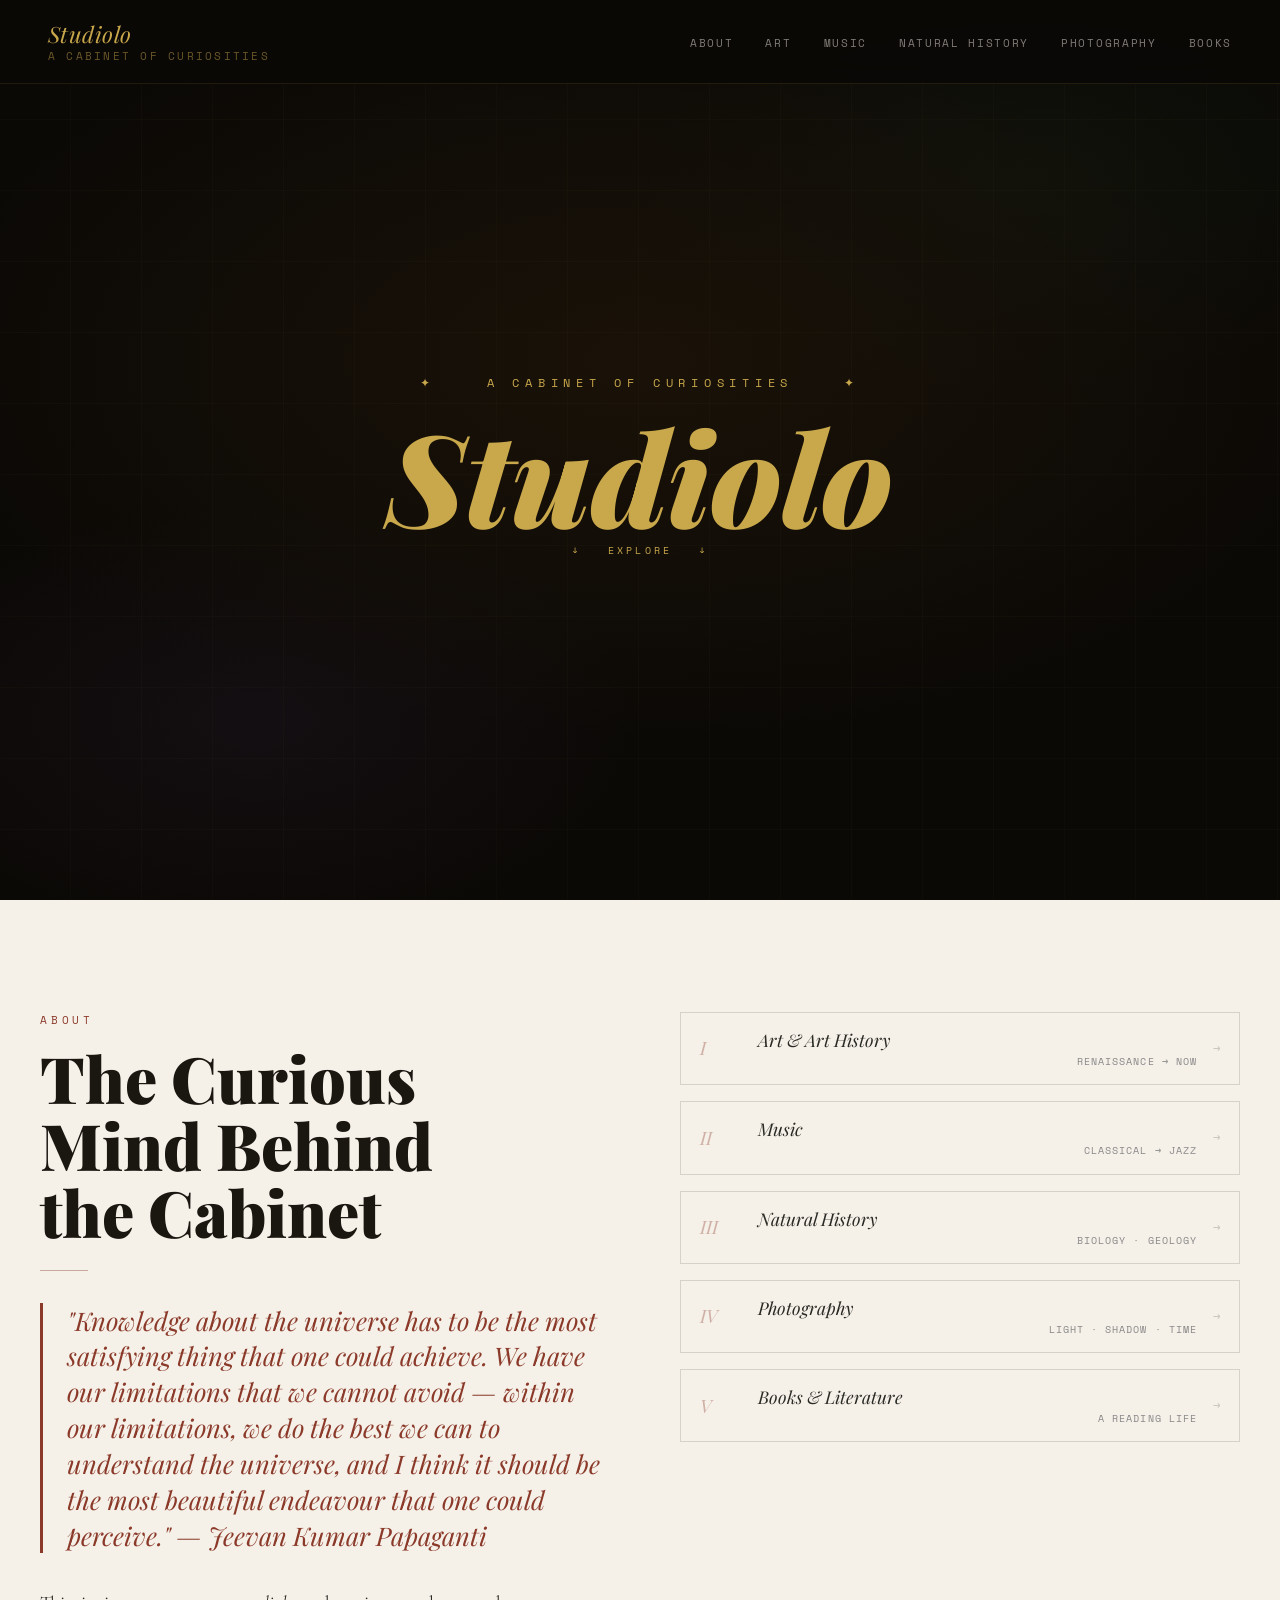
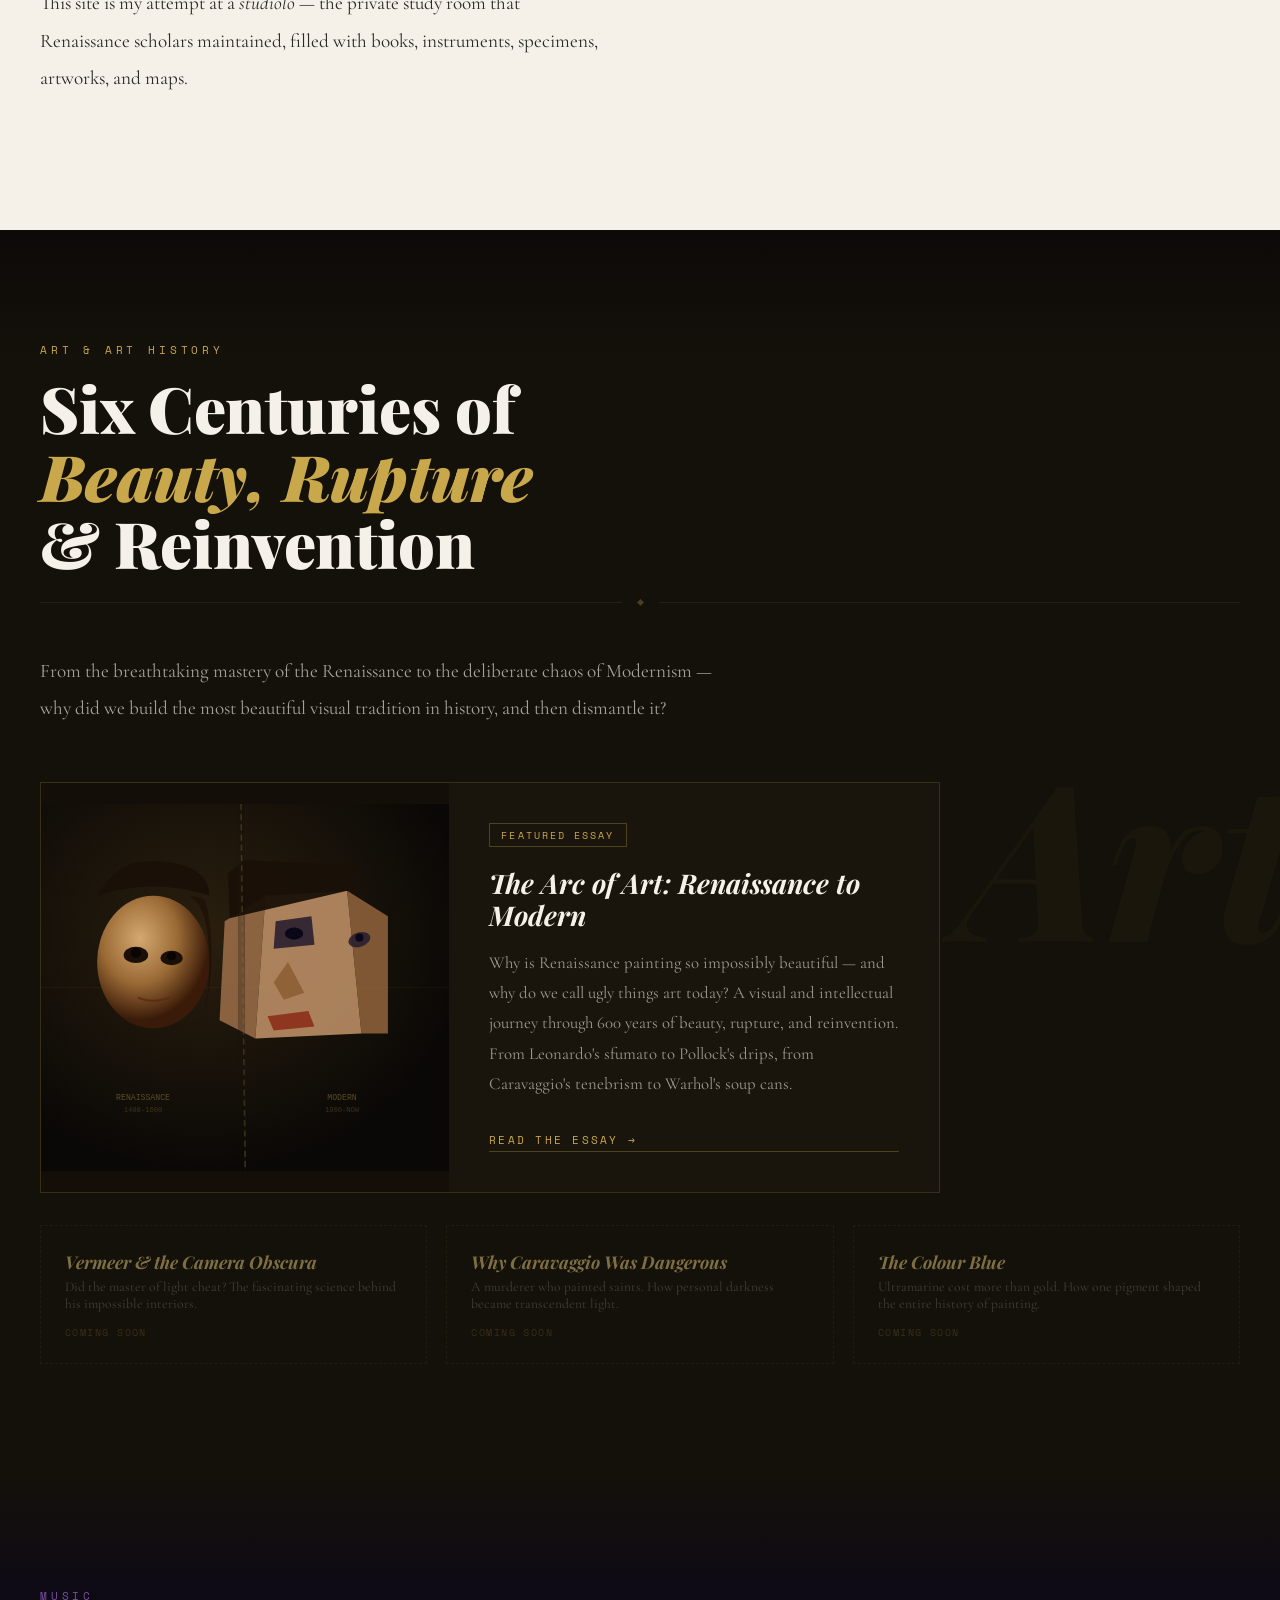
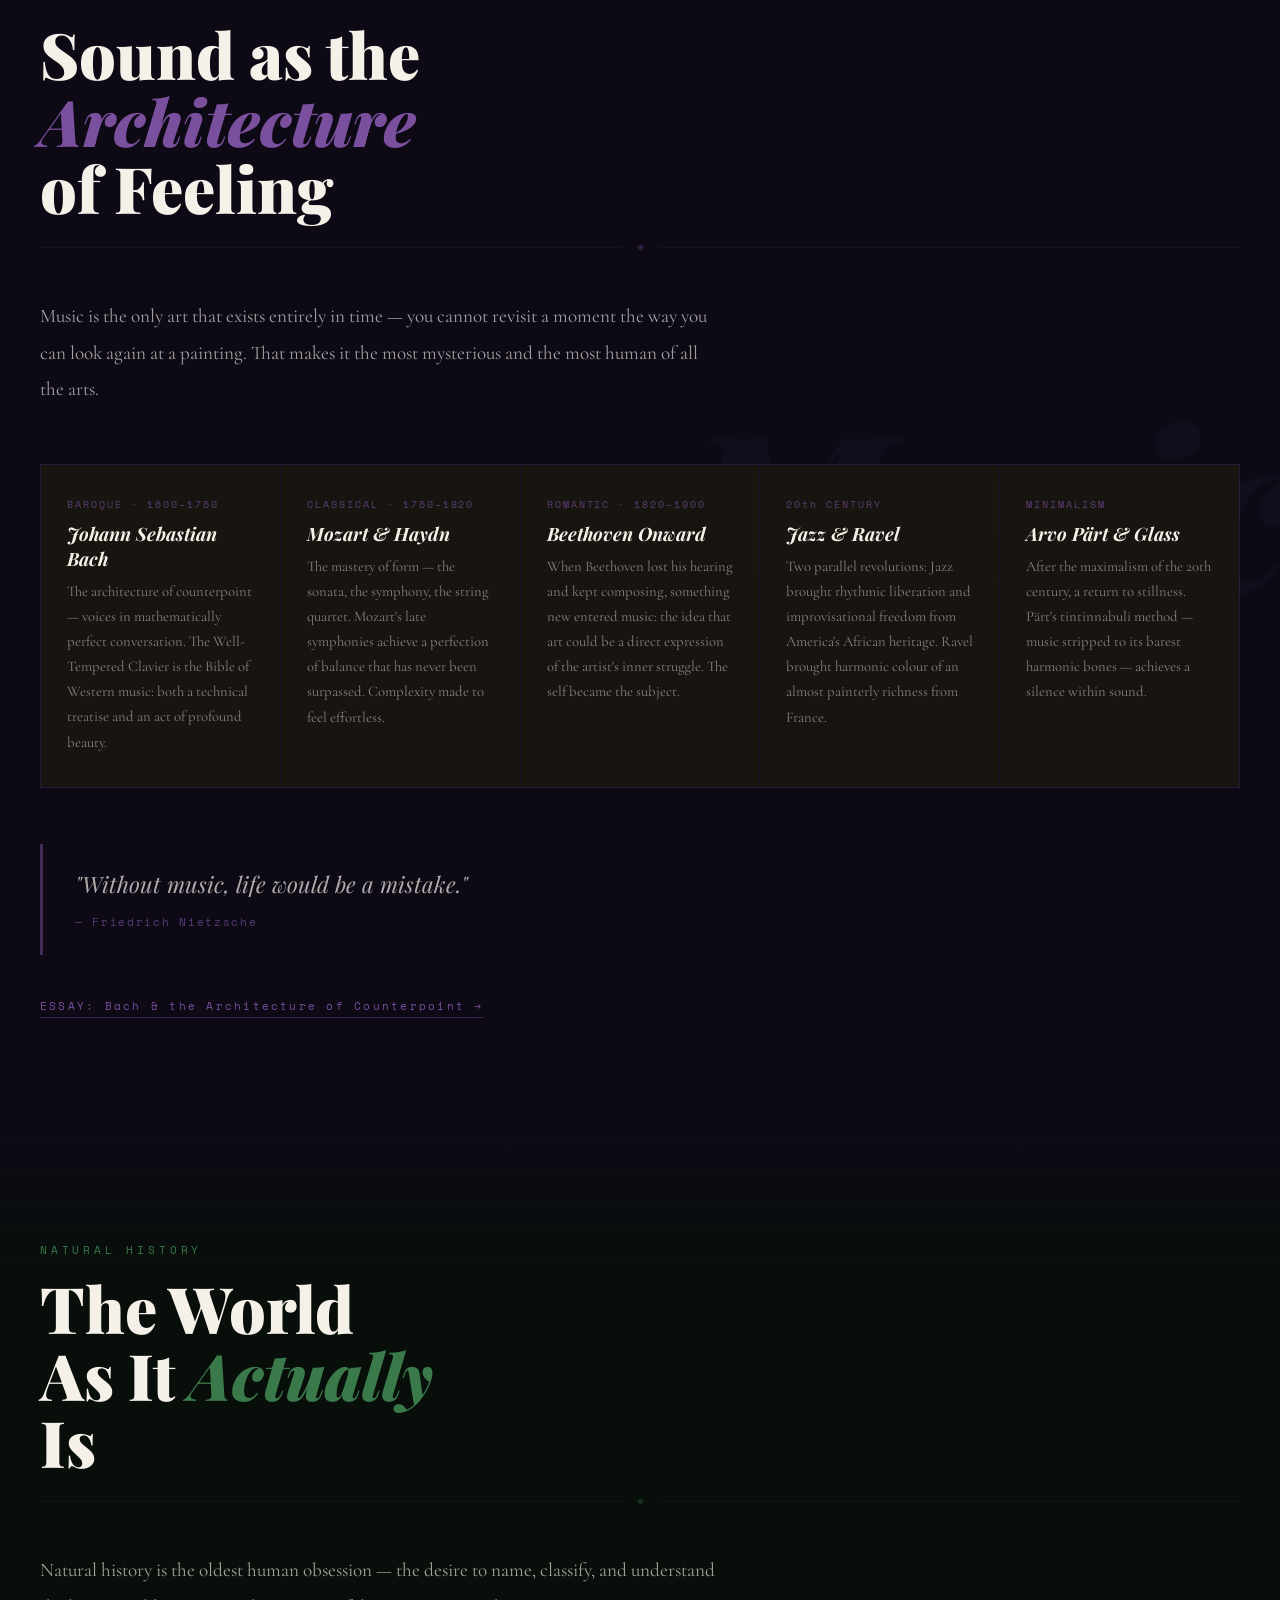
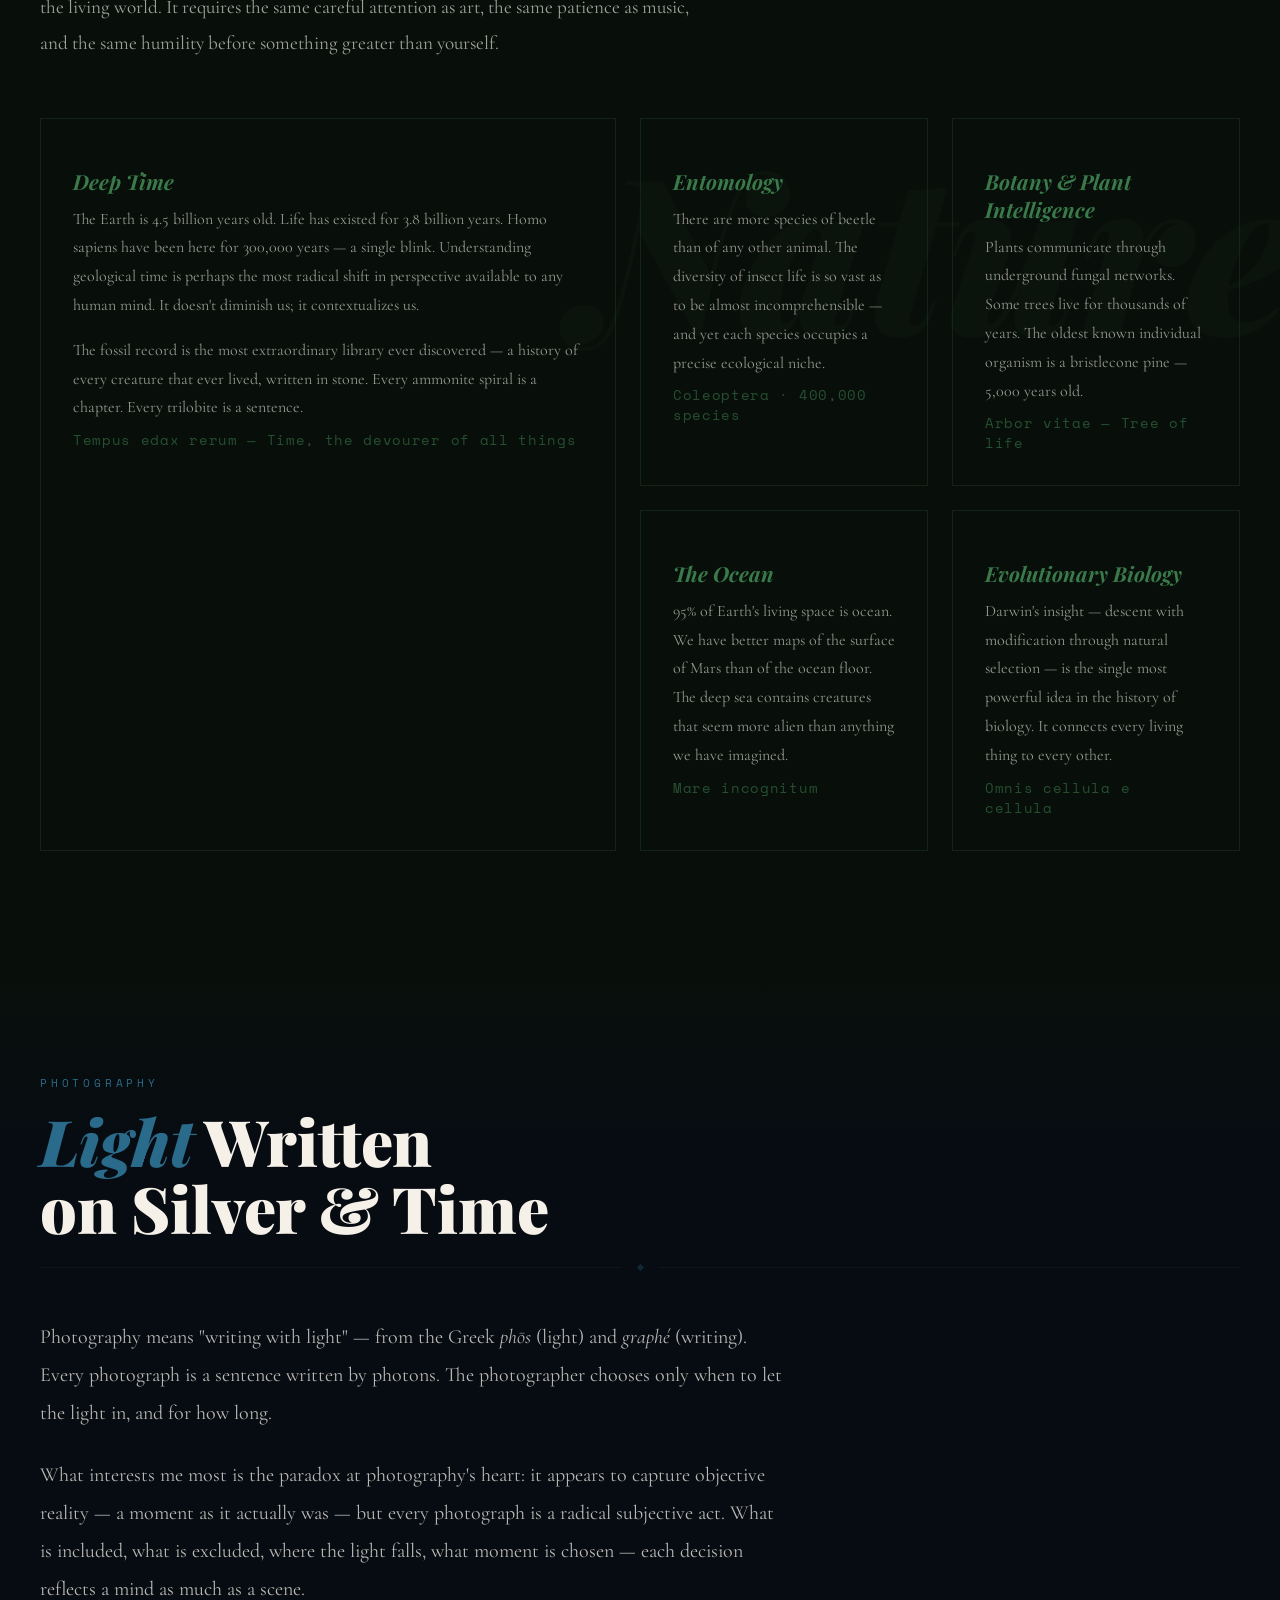
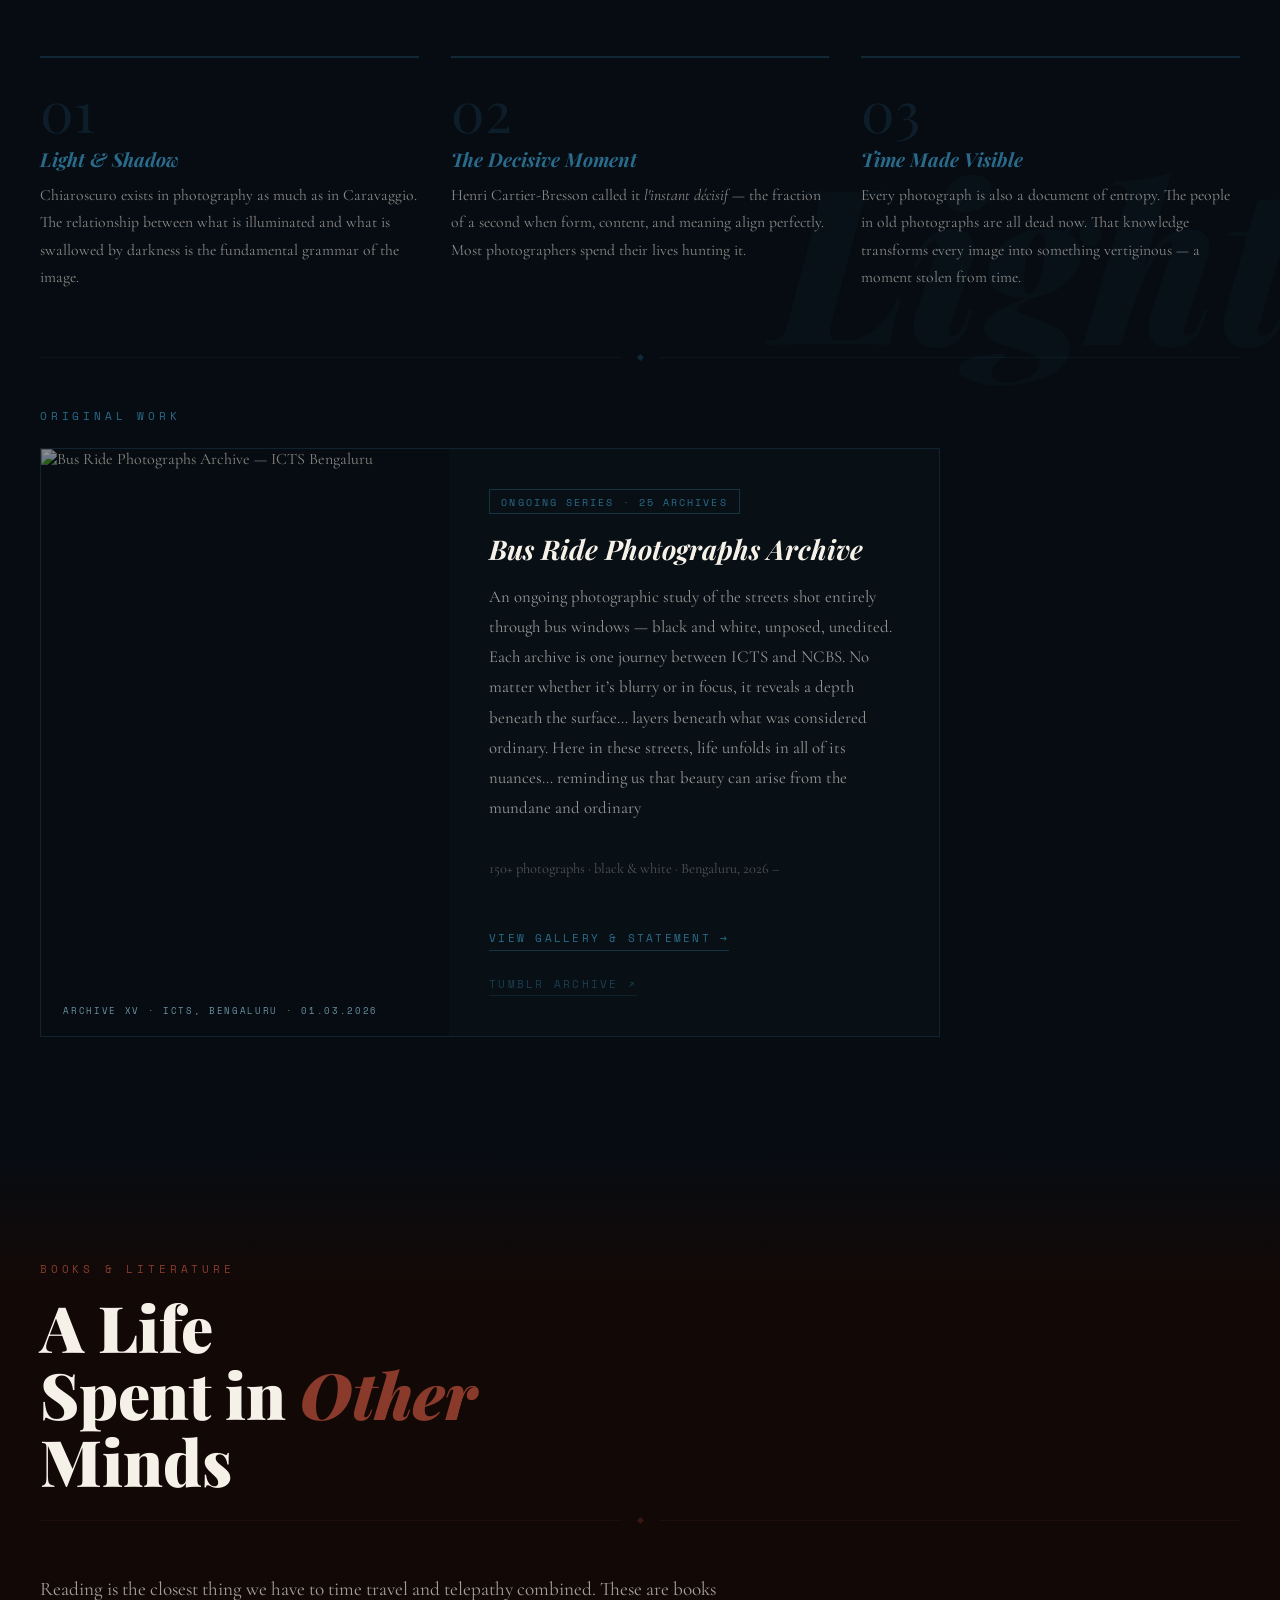
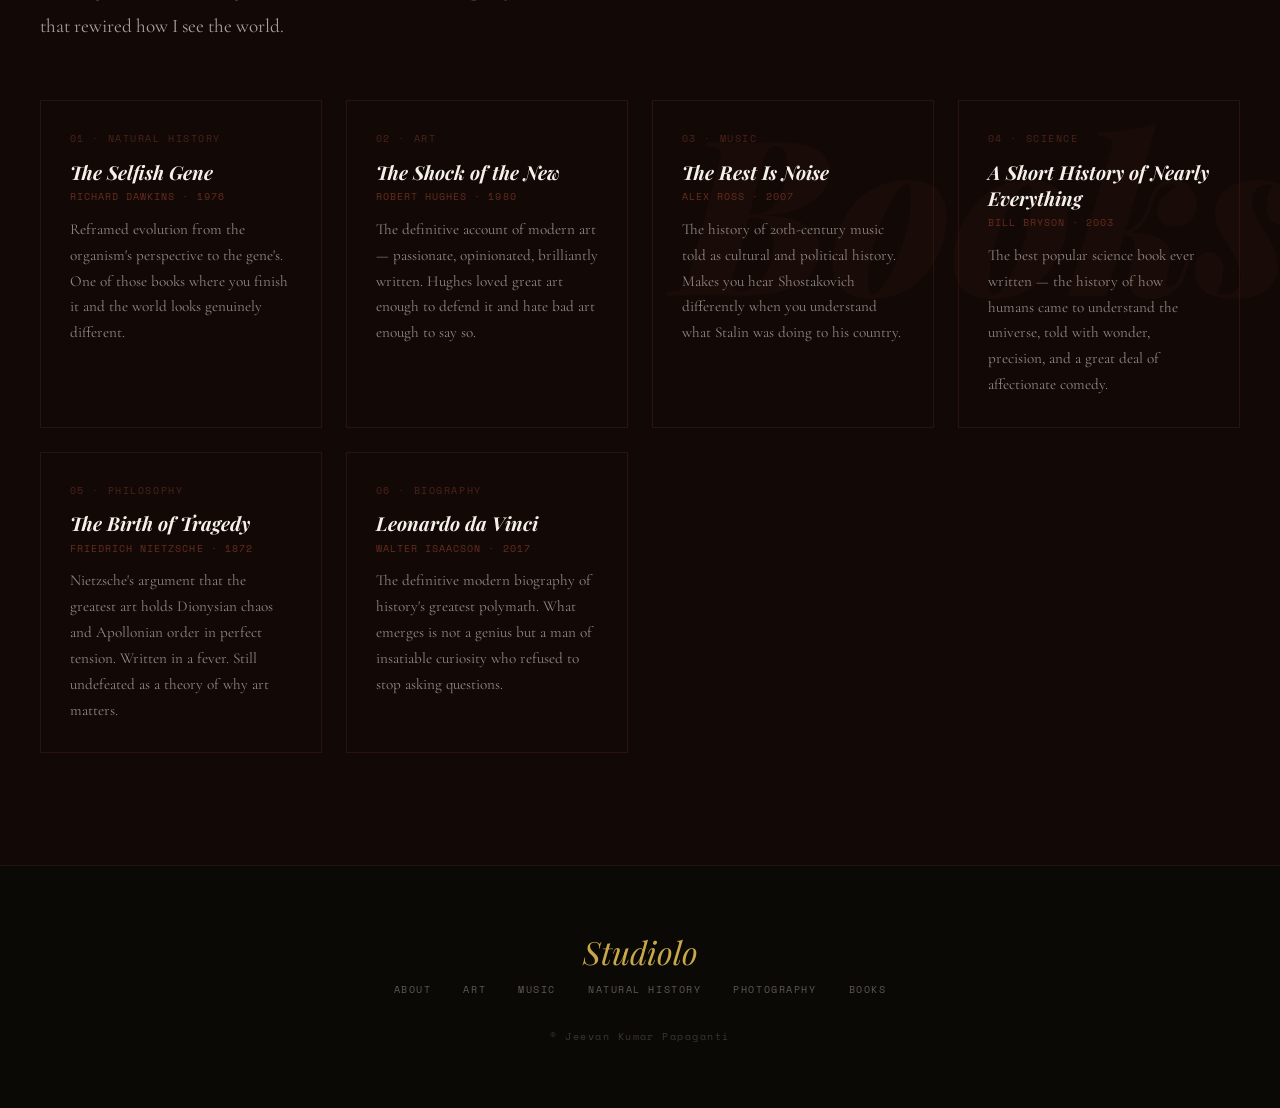
==== commit dccb6a71: "Update nature cards by modifying icons Removed icons from nature cards and added new ones." ====
--- a/index.html
+++ b/index.html
@@ -313,7 +313,7 @@
           <h3>The Arc of Art: Renaissance to Modern</h3>
           <p>Why is Renaissance painting so impossibly beautiful — and why do we call ugly things art today? A visual and intellectual journey through 600 years of beauty, rupture, and reinvention. From Leonardo's sfumato to Pollock's drips, from Caravaggio's tenebrism to Warhol's soup cans.</p>
         </div>
-        <a href="articles/art-history.html" class="read-link">READ THE ESSAY →</a>
+        <a href="articles/art/art-history.html" class="read-link">READ THE ESSAY →</a>
       </div>
     </div>
 
@@ -364,16 +364,16 @@
     <p class="section-intro reveal">Natural history is the oldest human obsession — the desire to name, classify, and understand the living world. It requires the same careful attention as art, the same patience as music, and the same humility before something greater than yourself.</p>
     <div class="nature-mosaic reveal">
       <div class="nature-card large">
-        <div class="card-icon">🦕</div>
+        <div class="card-icon"></div>
         <h4>Deep Time</h4>
         <p>The Earth is 4.5 billion years old. Life has existed for 3.8 billion years. Homo sapiens have been here for 300,000 years — a single blink. Understanding geological time is perhaps the most radical shift in perspective available to any human mind. It doesn't diminish us; it contextualizes us.</p>
         <p style="margin-top:1rem;">The fossil record is the most extraordinary library ever discovered — a history of every creature that ever lived, written in stone. Every ammonite spiral is a chapter. Every trilobite is a sentence.</p>
         <div class="latin">Tempus edax rerum — Time, the devourer of all things</div>
       </div>
-      <div class="nature-card"><div class="card-icon">🦋</div><h4>Entomology</h4><p>There are more species of beetle than of any other animal. The diversity of insect life is so vast as to be almost incomprehensible — and yet each species occupies a precise ecological niche.</p><div class="latin">Coleoptera · 400,000 species</div></div>
-      <div class="nature-card"><div class="card-icon">🌿</div><h4>Botany & Plant Intelligence</h4><p>Plants communicate through underground fungal networks. Some trees live for thousands of years. The oldest known individual organism is a bristlecone pine — 5,000 years old.</p><div class="latin">Arbor vitae — Tree of life</div></div>
-      <div class="nature-card"><div class="card-icon">🌊</div><h4>The Ocean</h4><p>95% of Earth's living space is ocean. We have better maps of the surface of Mars than of the ocean floor. The deep sea contains creatures that seem more alien than anything we have imagined.</p><div class="latin">Mare incognitum</div></div>
-      <div class="nature-card"><div class="card-icon">🔬</div><h4>Evolutionary Biology</h4><p>Darwin's insight — descent with modification through natural selection — is the single most powerful idea in the history of biology. It connects every living thing to every other.</p><div class="latin">Omnis cellula e cellula</div></div>
+      <div class="nature-card"><div class="card-icon"></div><h4>Entomology</h4><p>There are more species of beetle than of any other animal. The diversity of insect life is so vast as to be almost incomprehensible — and yet each species occupies a precise ecological niche.</p><div class="latin">Coleoptera · 400,000 species</div></div>
+      <div class="nature-card"><div class="card-icon"></div><h4>Botany & Plant Intelligence</h4><p>Plants communicate through underground fungal networks. Some trees live for thousands of years. The oldest known individual organism is a bristlecone pine — 5,000 years old.</p><div class="latin">Arbor vitae — Tree of life</div></div>
+      <div class="nature-card"><div class="card-icon"></div><h4>The Ocean</h4><p>95% of Earth's living space is ocean. We have better maps of the surface of Mars than of the ocean floor. The deep sea contains creatures that seem more alien than anything we have imagined.</p><div class="latin">Mare incognitum</div></div>
+      <div class="nature-card"><div class="card-icon"></div><h4>Evolutionary Biology</h4><p>Darwin's insight — descent with modification through natural selection — is the single most powerful idea in the history of biology. It connects every living thing to every other.</p><div class="latin">Omnis cellula e cellula</div></div>
     </div>
   </div>
 </section>
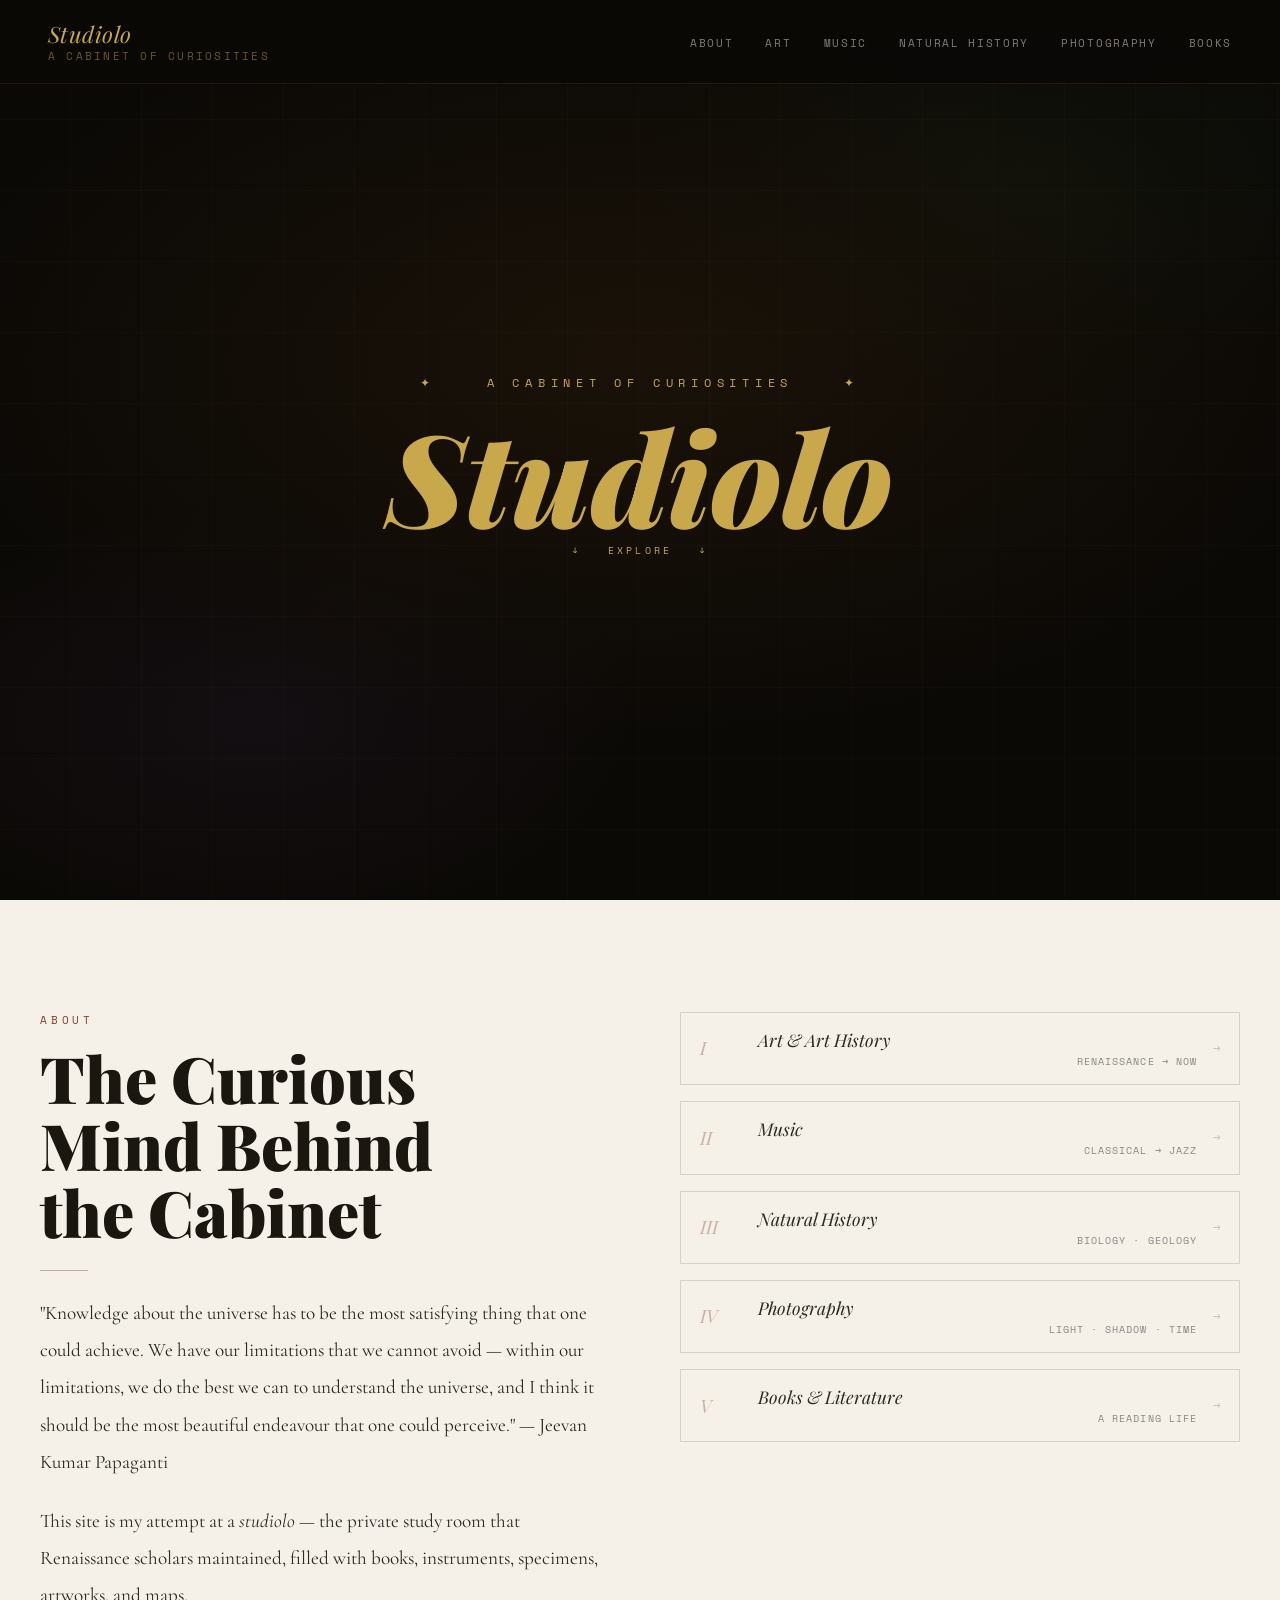
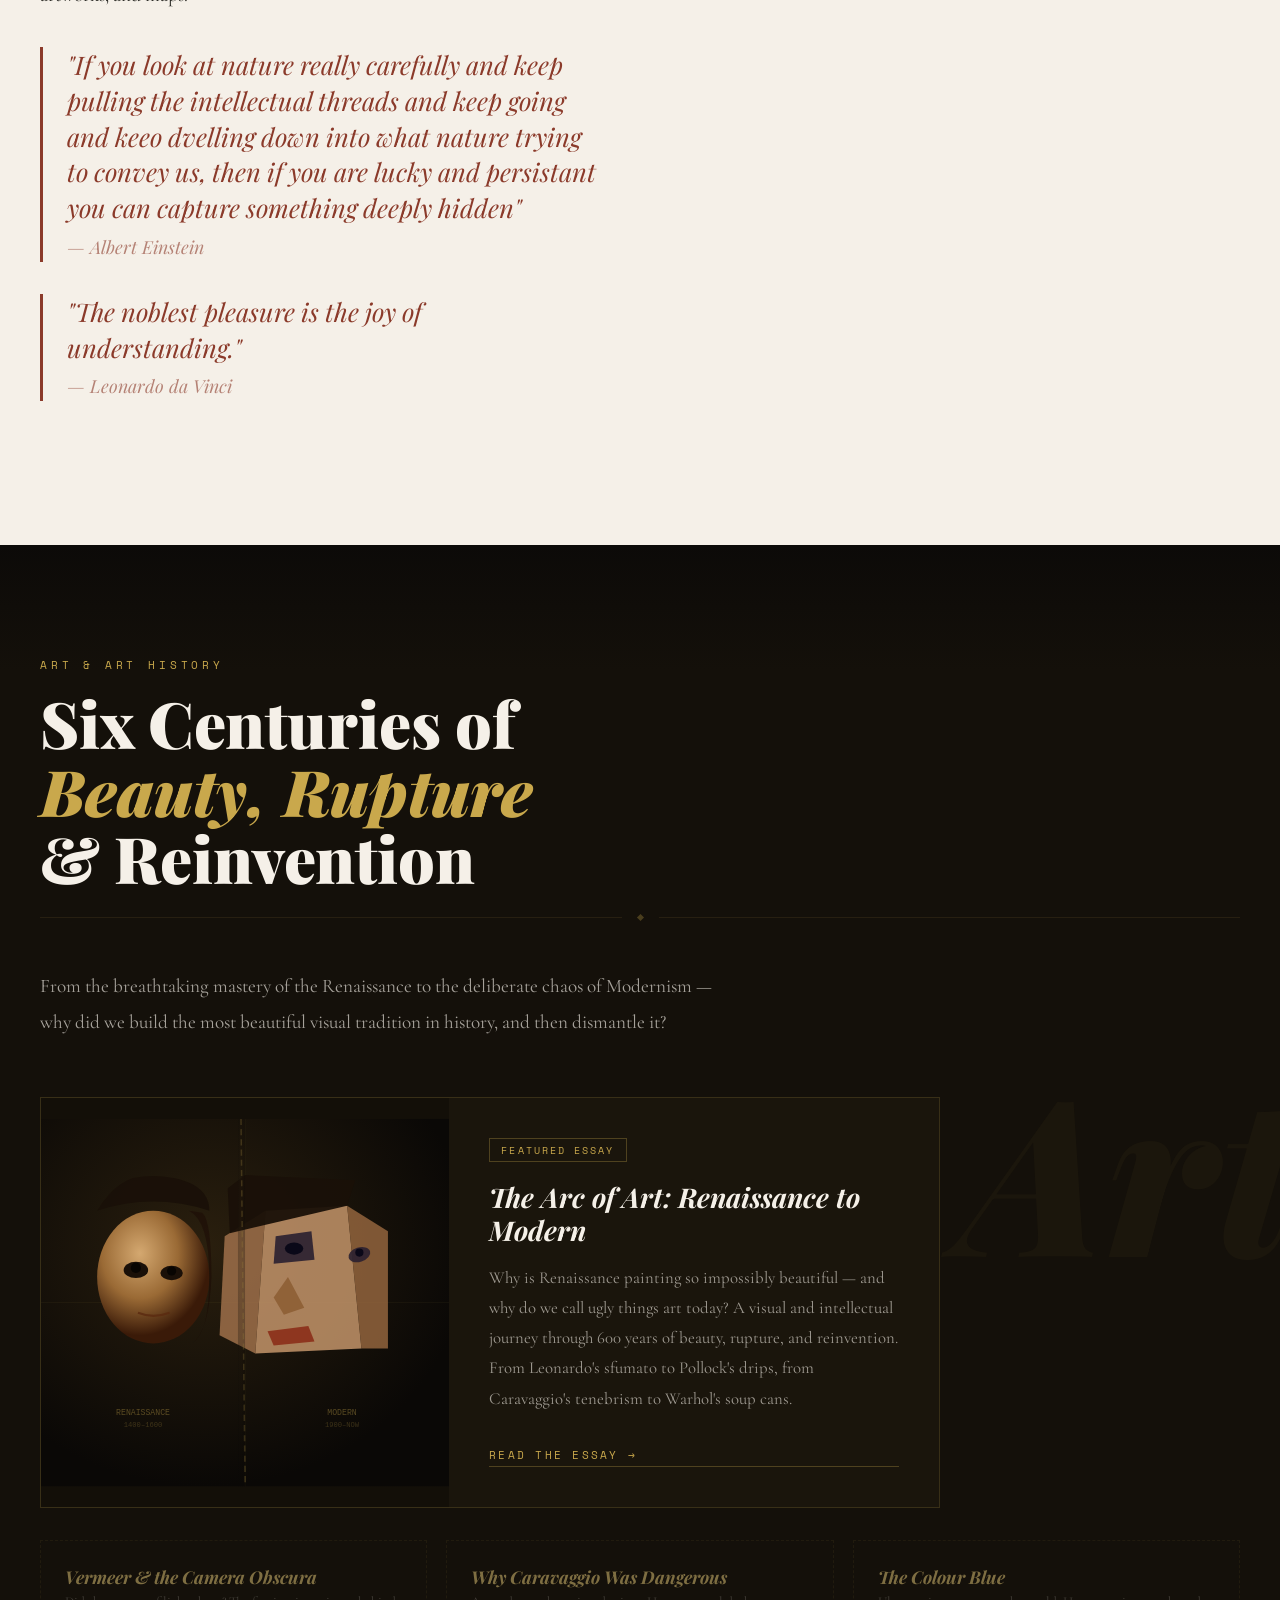
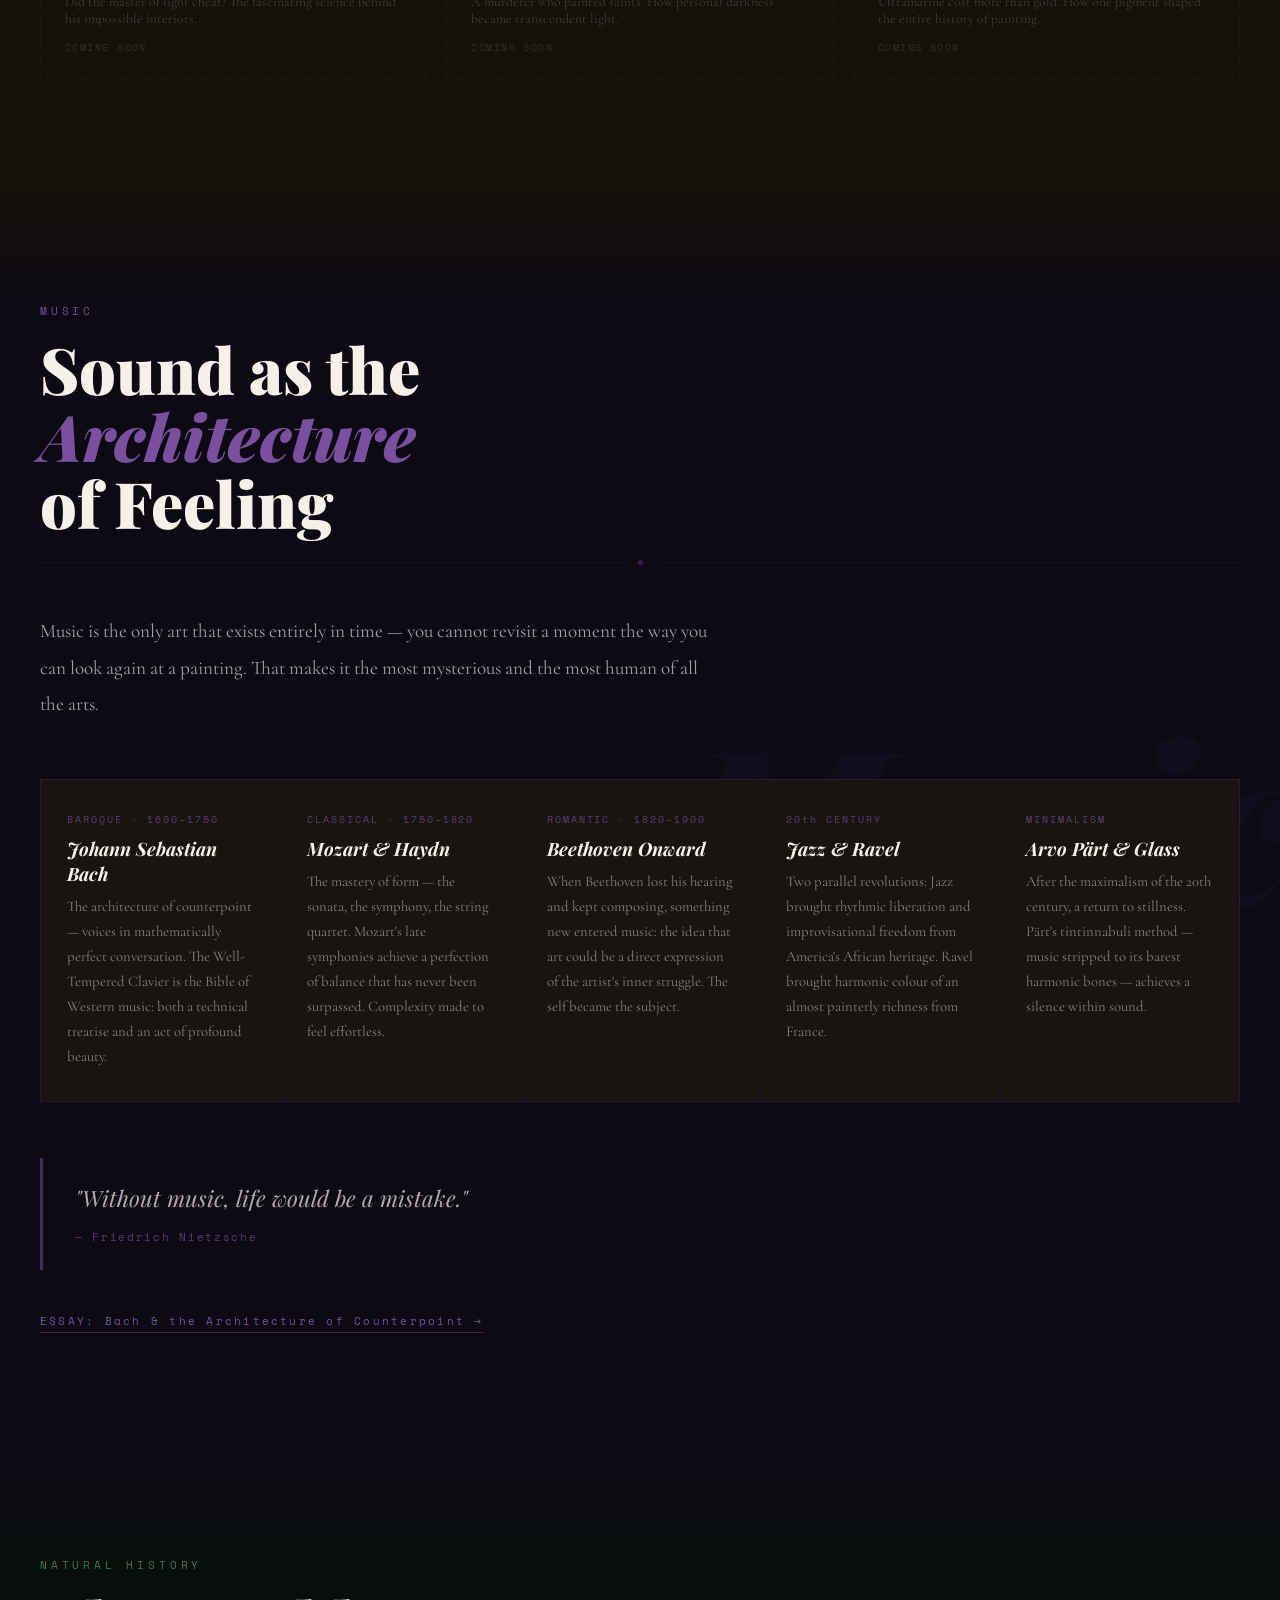
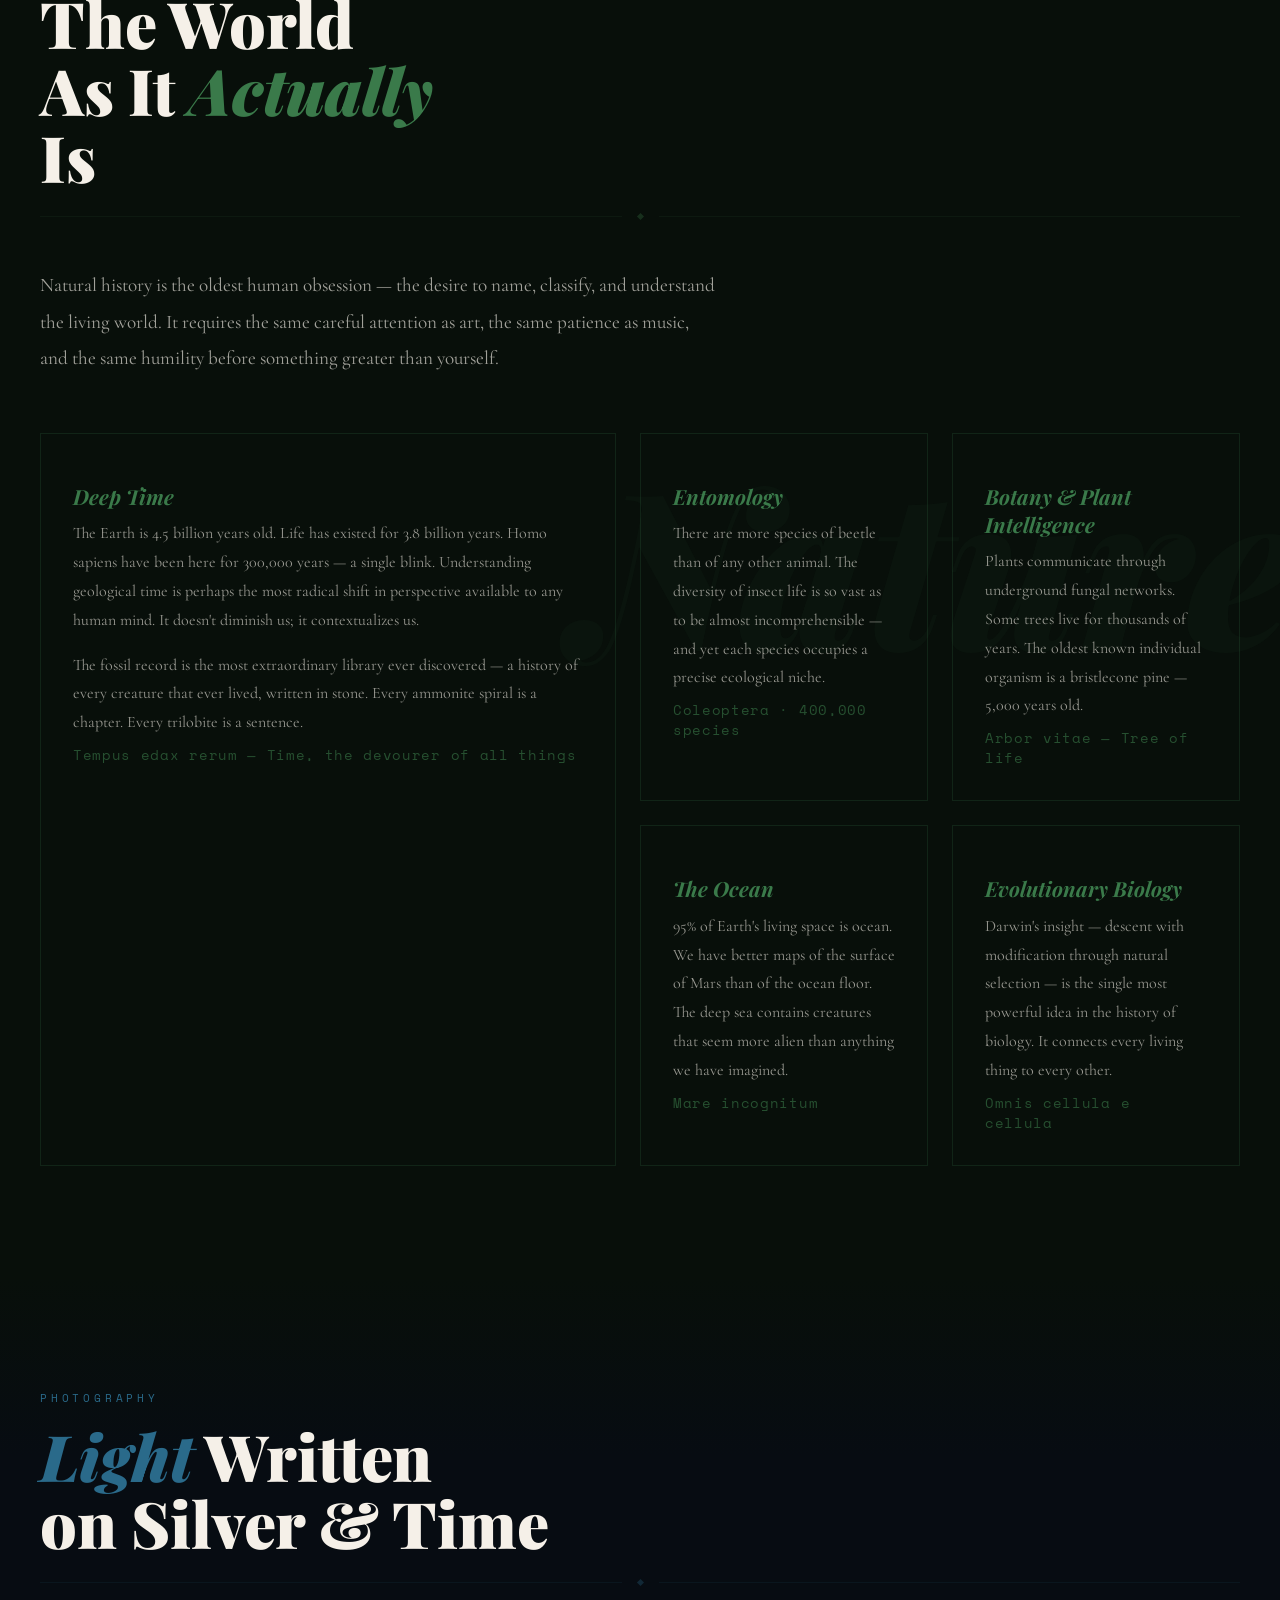
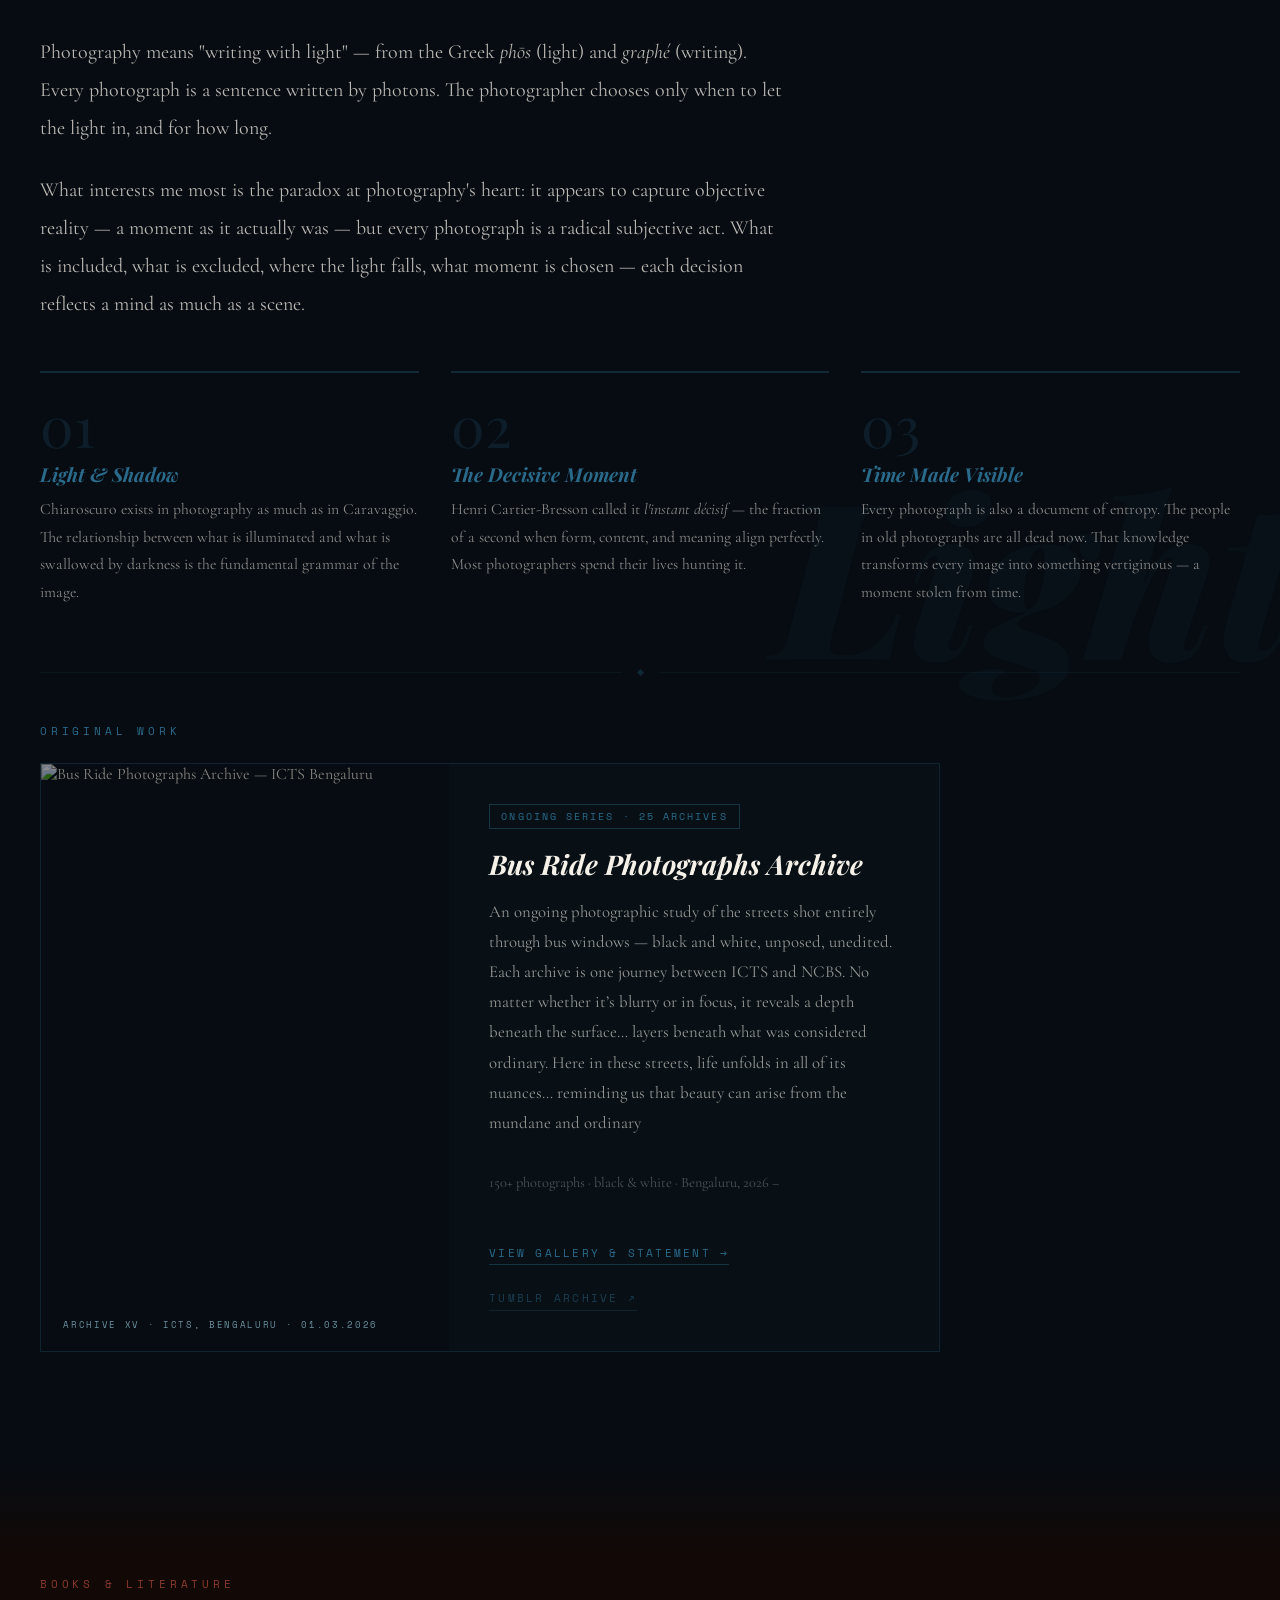
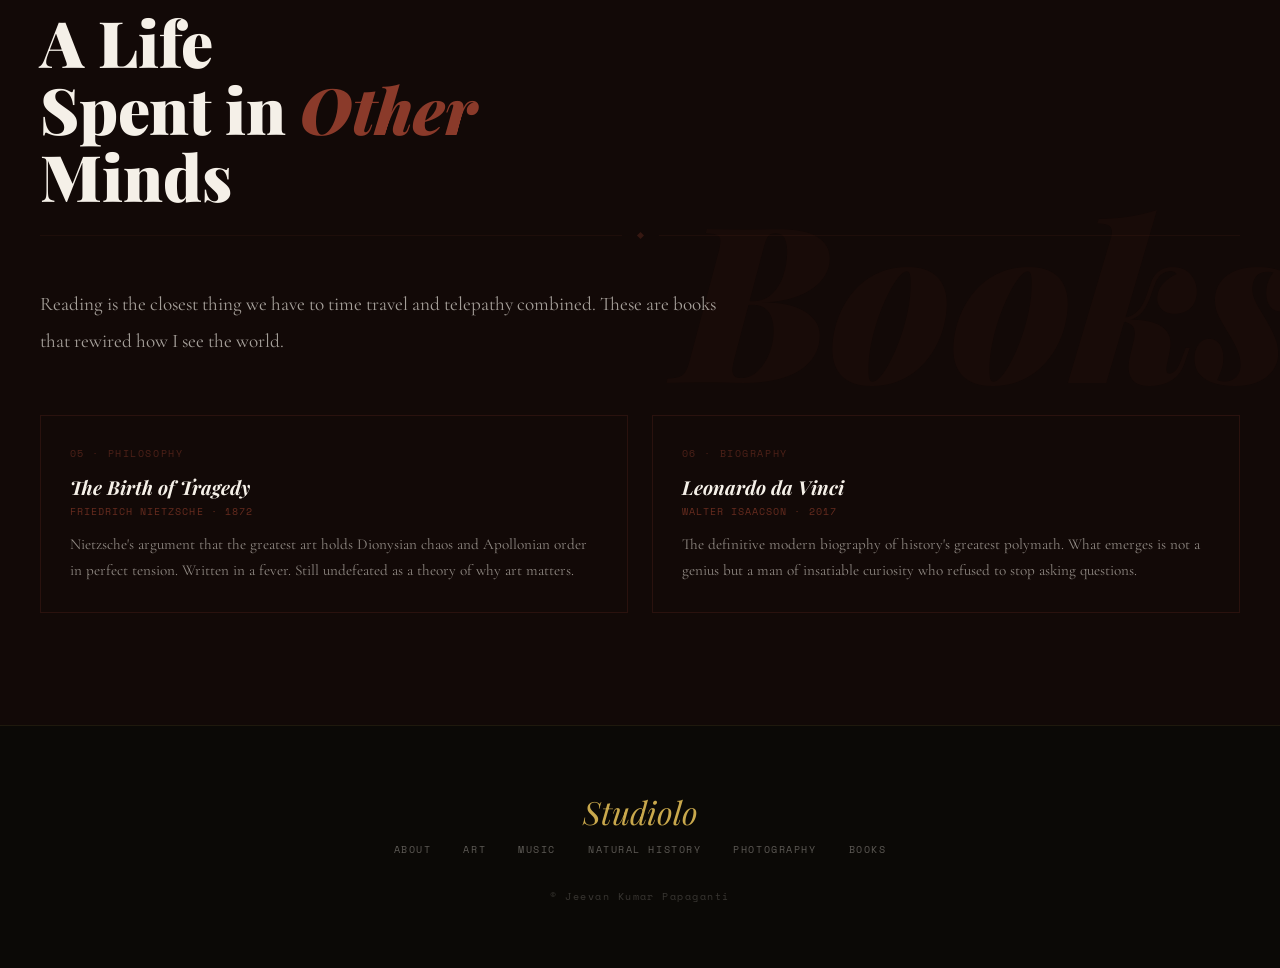
==== commit beabdee4: "Update index.html" ====
--- a/index.html
+++ b/index.html
@@ -245,10 +245,11 @@
         <div class="section-label">About</div>
         <h2 class="section-title reveal">The Curious<br>Mind Behind<br>the Cabinet</h2>
         <div class="divider"></div>
-        <p class="pull reveal"> "Knowledge about the universe has to be the most satisfying thing that one could achieve. We have our limitations that we cannot avoid — within our limitations, we do the best we can to understand the universe, and I think it should be the most beautiful endeavour that one could perceive." — Jeevan Kumar Papaganti</p>
+        <!-- <p class="pull reveal"> "Knowledge about the universe has to be the most satisfying thing that one could achieve. We have our limitations that we cannot avoid — within our limitations, we do the best we can to understand the universe, and I think it should be the most beautiful endeavour that one could perceive." — Jeevan Kumar Papaganti</p> -->
+         <p class="reveal"> "Knowledge about the universe has to be the most satisfying thing that one could achieve. We have our limitations that we cannot avoid — within our limitations, we do the best we can to understand the universe, and I think it should be the most beautiful endeavour that one could perceive." — Jeevan Kumar Papaganti</p>
         <p class="reveal">This site is my attempt at a <em>studiolo</em> — the private study room that Renaissance scholars maintained, filled with books, instruments, specimens, artworks, and maps.</p>
-        <!-- <div class="pull reveal">"If you look at nature really carefully and keep pulling the intellectual threads and keep going and keeo dvelling down into what nature trying to convey us, then if you are lucky and persistant you can capture something deeply hidden"<br><small style="font-size:0.7em; opacity:0.6;">— Albert Einstein </small></div> -->
-        <!-- <div class="pull reveal">"The noblest pleasure is the joy of understanding."<br><small style="font-size:0.7em; opacity:0.6;">— Leonardo da Vinci</small></div> -->
+        <div class="pull reveal">"If you look at nature really carefully and keep pulling the intellectual threads and keep going and keeo dvelling down into what nature trying to convey us, then if you are lucky and persistant you can capture something deeply hidden"<br><small style="font-size:0.7em; opacity:0.6;">— Albert Einstein </small></div>
+        <div class="pull reveal">"The noblest pleasure is the joy of understanding."<br><small style="font-size:0.7em; opacity:0.6;">— Leonardo da Vinci</small></div>
         <!-- <p class="reveal">Here you will find essays on the history of art, notes on music theory and composers, observations from natural history, thoughts on photography, and reflections on the books that have changed how I see the world. Everything is connected. That is the premise.</p> -->
       </div>
       <div class="about-interests reveal">
@@ -437,10 +438,10 @@
     </div>
     <p class="section-intro reveal">Reading is the closest thing we have to time travel and telepathy combined. These are books that rewired how I see the world.</p>
     <div class="books-list reveal">
-      <div class="book-entry"><div class="book-num">01 · NATURAL HISTORY</div><h4>The Selfish Gene</h4><div class="author">RICHARD DAWKINS · 1976</div><p>Reframed evolution from the organism's perspective to the gene's. One of those books where you finish it and the world looks genuinely different.</p></div>
-      <div class="book-entry"><div class="book-num">02 · ART</div><h4>The Shock of the New</h4><div class="author">ROBERT HUGHES · 1980</div><p>The definitive account of modern art — passionate, opinionated, brilliantly written. Hughes loved great art enough to defend it and hate bad art enough to say so.</p></div>
-      <div class="book-entry"><div class="book-num">03 · MUSIC</div><h4>The Rest Is Noise</h4><div class="author">ALEX ROSS · 2007</div><p>The history of 20th-century music told as cultural and political history. Makes you hear Shostakovich differently when you understand what Stalin was doing to his country.</p></div>
-      <div class="book-entry"><div class="book-num">04 · SCIENCE</div><h4>A Short History of Nearly Everything</h4><div class="author">BILL BRYSON · 2003</div><p>The best popular science book ever written — the history of how humans came to understand the universe, told with wonder, precision, and a great deal of affectionate comedy.</p></div>
+      <!-- <div class="book-entry"><div class="book-num">01 · NATURAL HISTORY</div><h4>The Selfish Gene</h4><div class="author">RICHARD DAWKINS · 1976</div><p>Reframed evolution from the organism's perspective to the gene's. One of those books where you finish it and the world looks genuinely different.</p></div> -->
+      <!-- <div class="book-entry"><div class="book-num">02 · ART</div><h4>The Shock of the New</h4><div class="author">ROBERT HUGHES · 1980</div><p>The definitive account of modern art — passionate, opinionated, brilliantly written. Hughes loved great art enough to defend it and hate bad art enough to say so.</p></div> -->
+      <!-- <div class="book-entry"><div class="book-num">03 · MUSIC</div><h4>The Rest Is Noise</h4><div class="author">ALEX ROSS · 2007</div><p>The history of 20th-century music told as cultural and political history. Makes you hear Shostakovich differently when you understand what Stalin was doing to his country.</p></div> -->
+      <!-- <div class="book-entry"><div class="book-num">04 · SCIENCE</div><h4>A Short History of Nearly Everything</h4><div class="author">BILL BRYSON · 2003</div><p>The best popular science book ever written — the history of how humans came to understand the universe, told with wonder, precision, and a great deal of affectionate comedy.</p></div> -->
       <div class="book-entry"><div class="book-num">05 · PHILOSOPHY</div><h4>The Birth of Tragedy</h4><div class="author">FRIEDRICH NIETZSCHE · 1872</div><p>Nietzsche's argument that the greatest art holds Dionysian chaos and Apollonian order in perfect tension. Written in a fever. Still undefeated as a theory of why art matters.</p></div>
       <div class="book-entry"><div class="book-num">06 · BIOGRAPHY</div><h4>Leonardo da Vinci</h4><div class="author">WALTER ISAACSON · 2017</div><p>The definitive modern biography of history's greatest polymath. What emerges is not a genius but a man of insatiable curiosity who refused to stop asking questions.</p></div>
     </div>
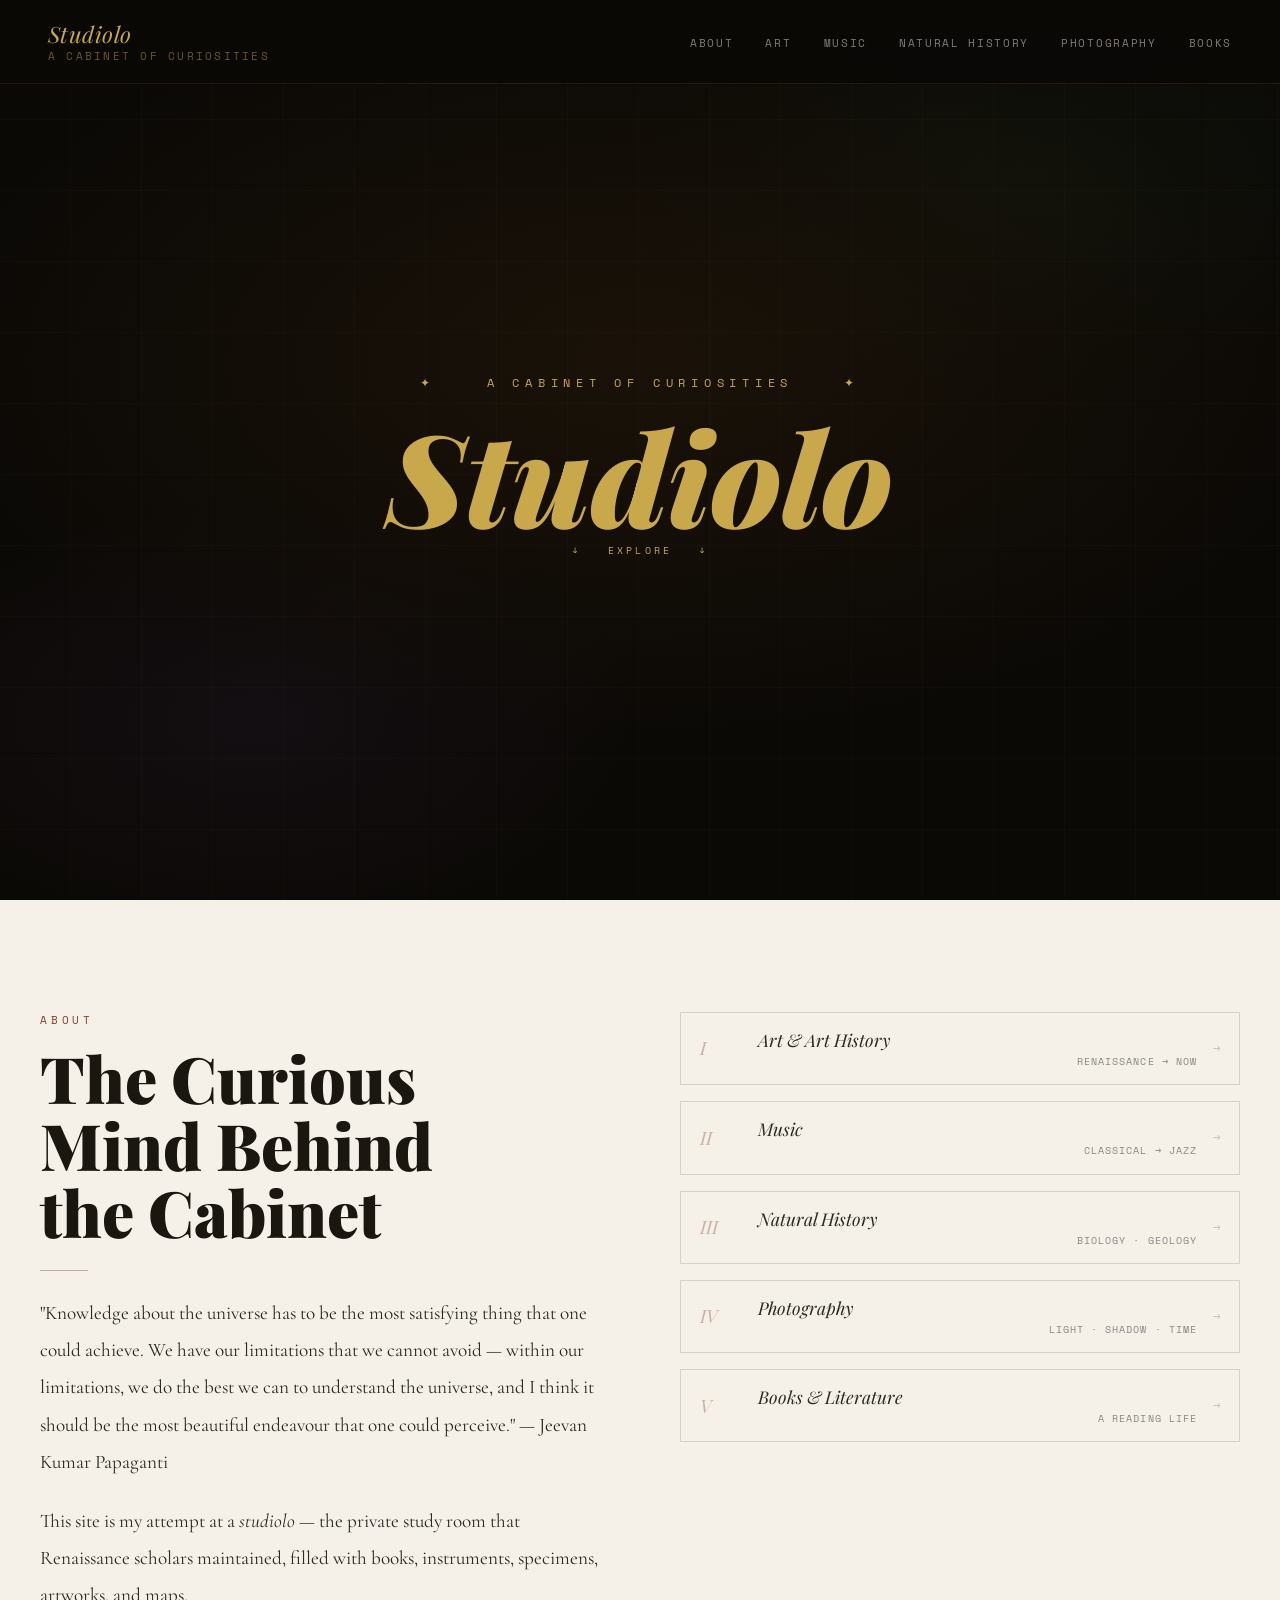
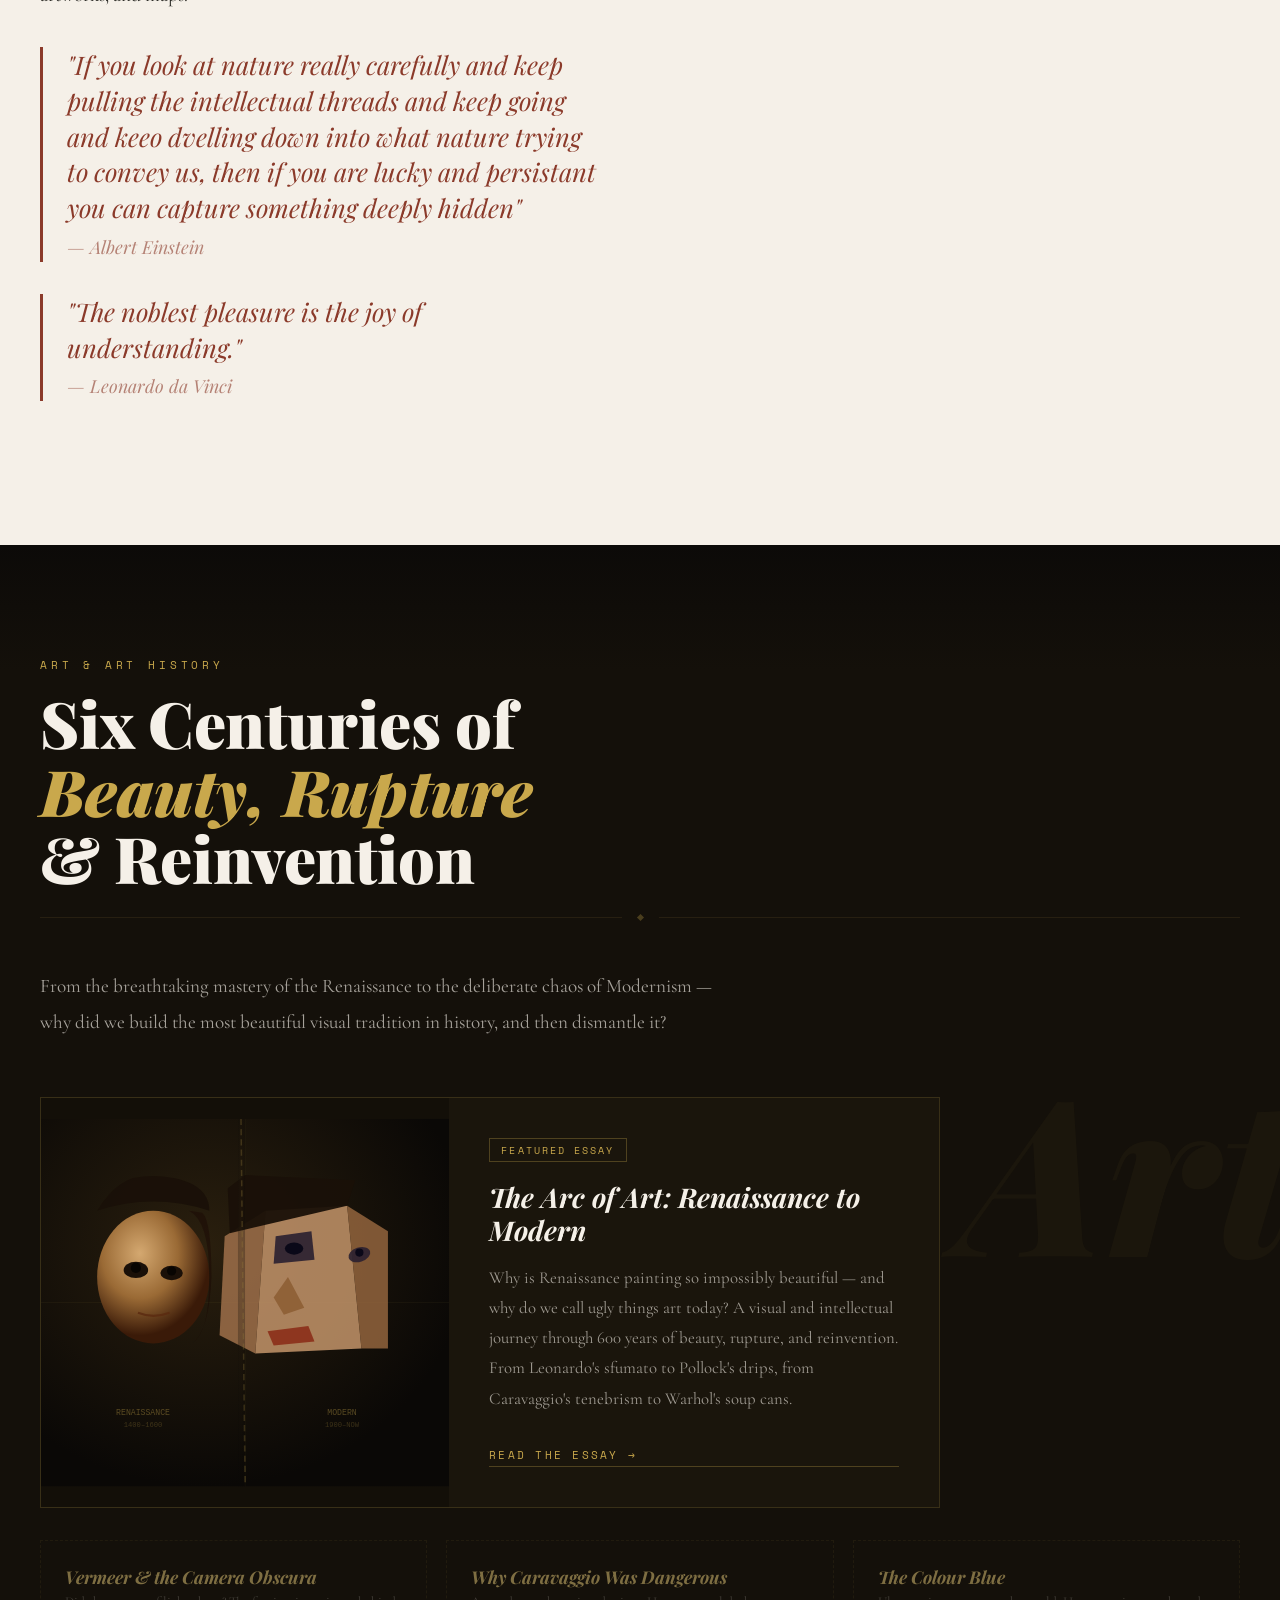
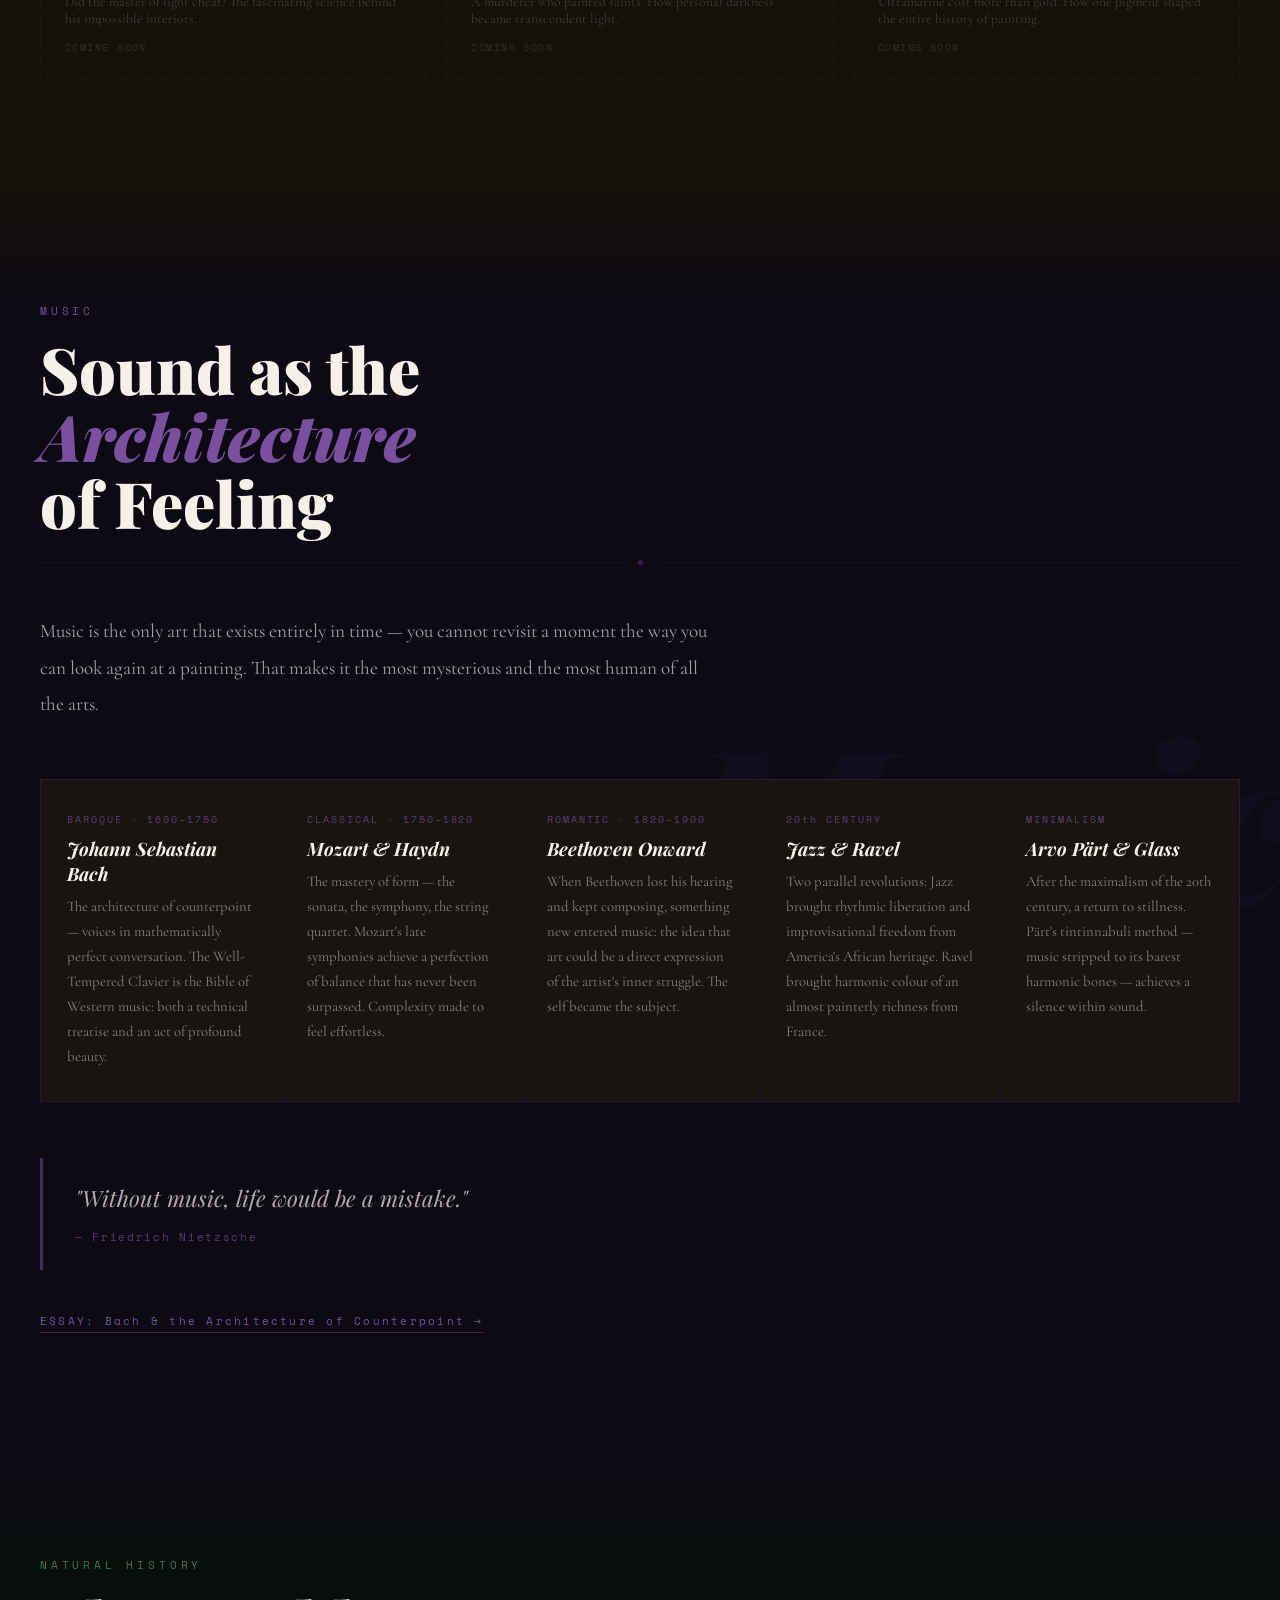
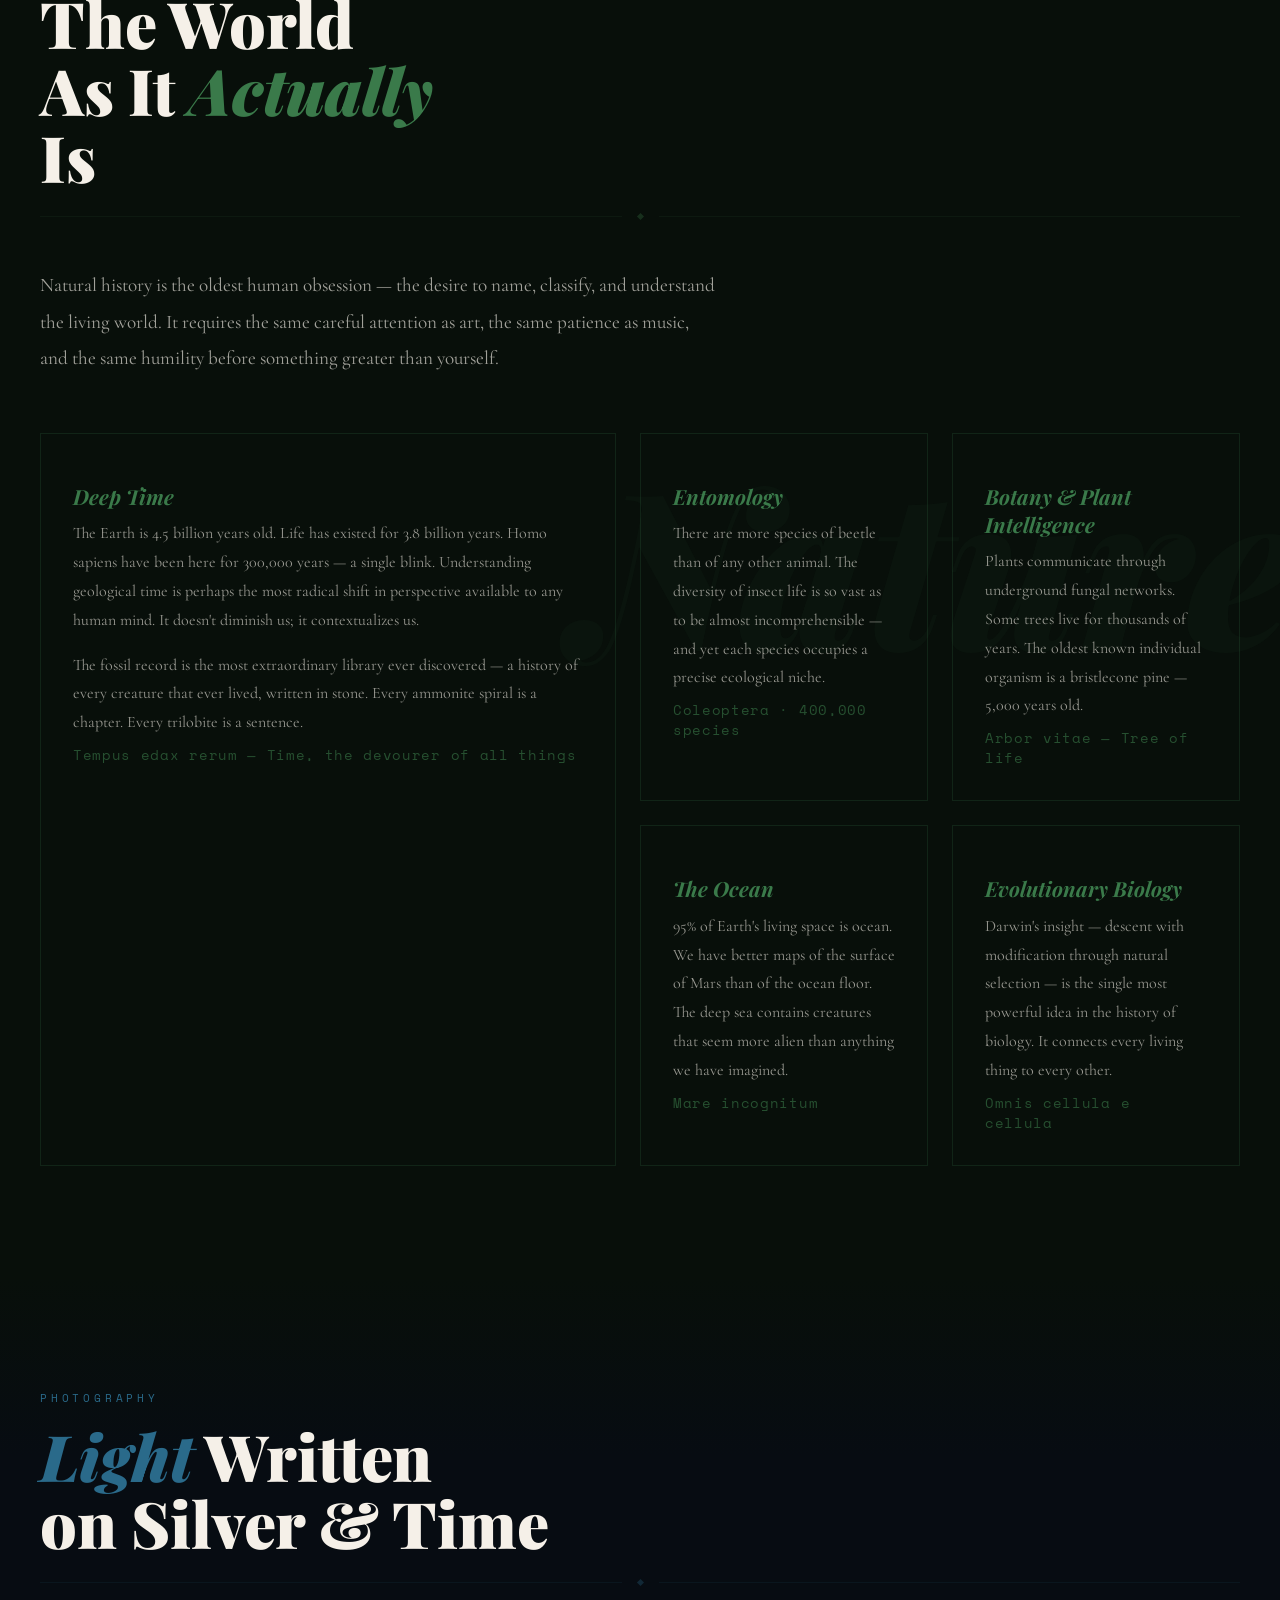
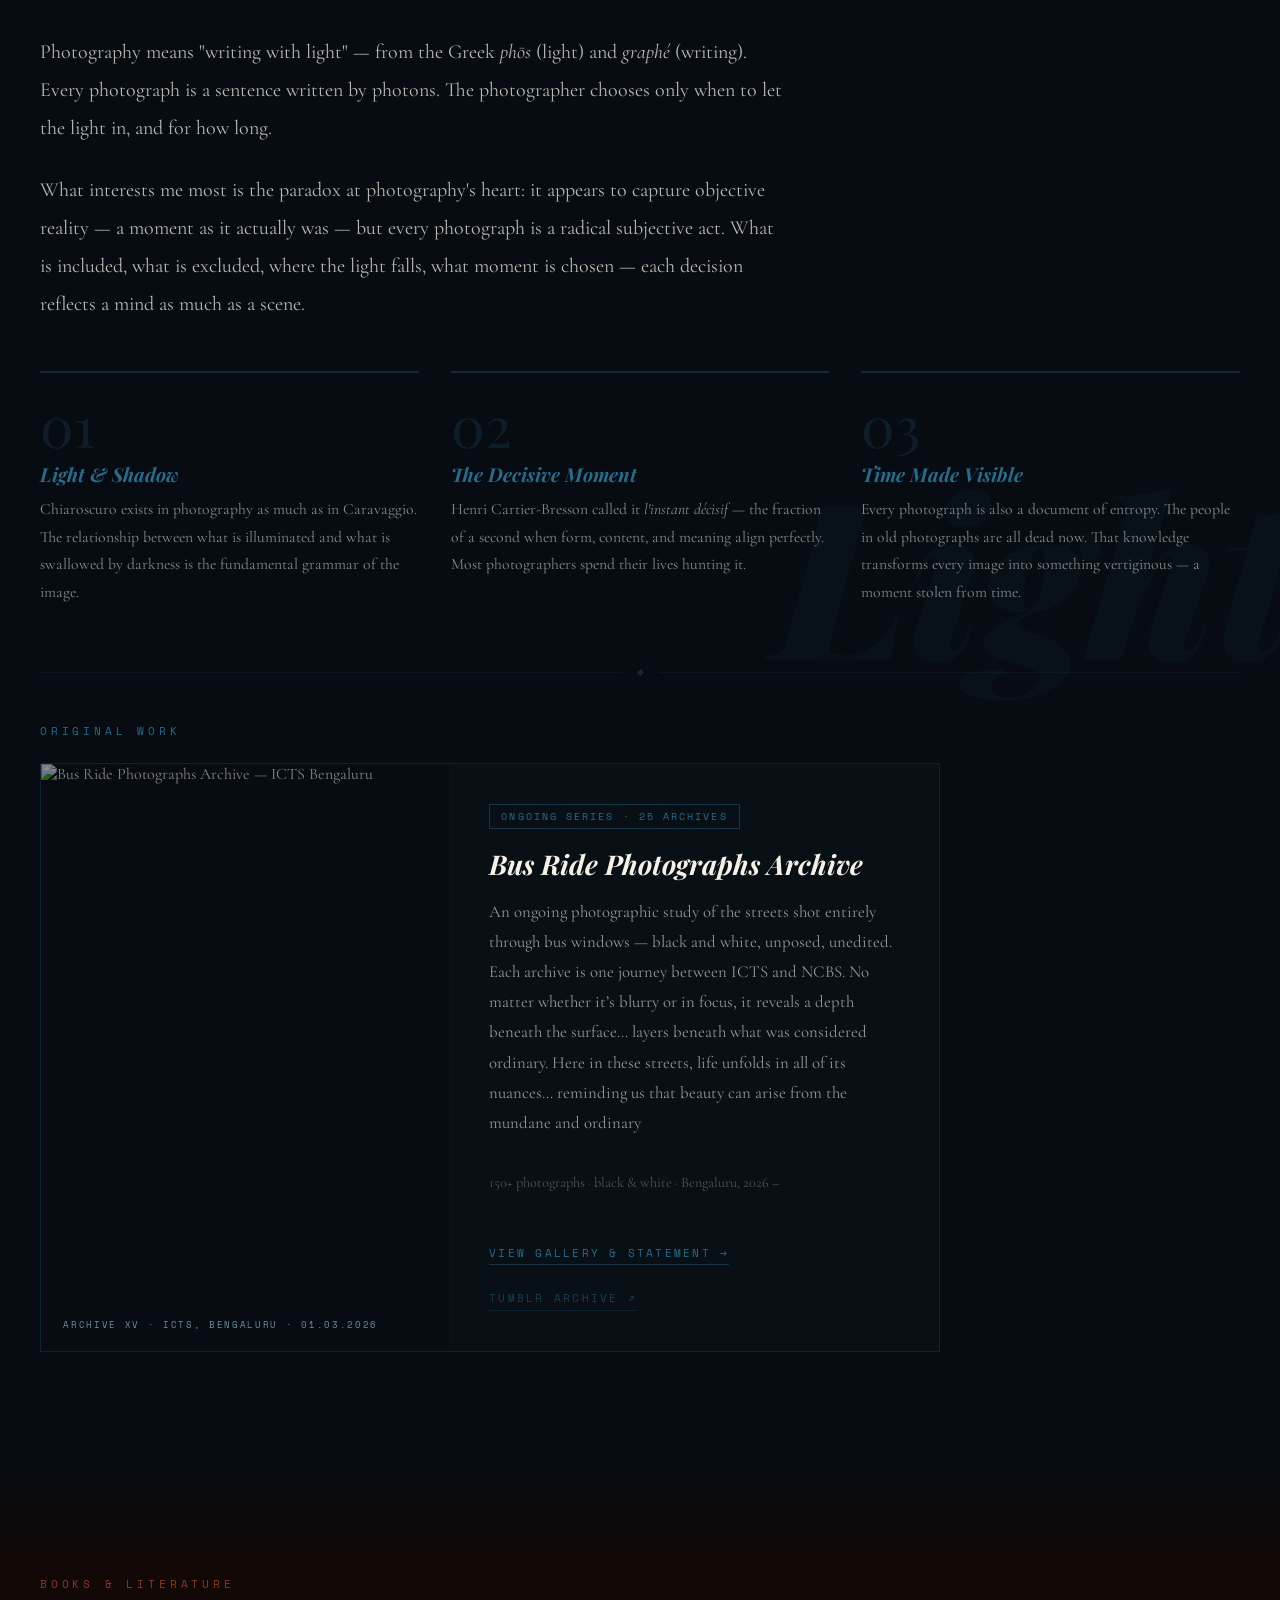
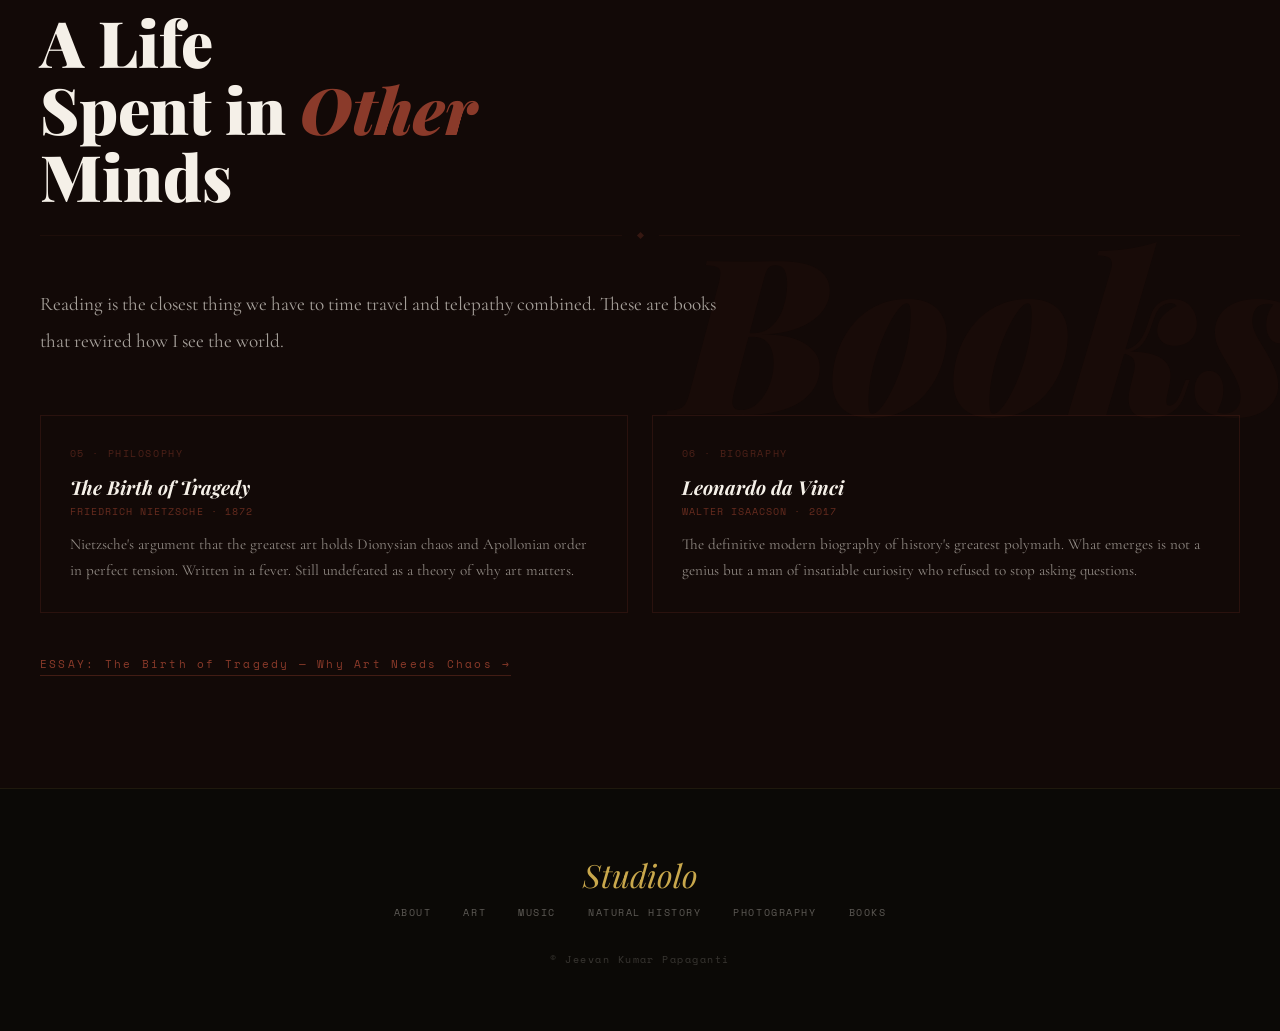
==== commit 2c325761: "Update index.html" ====
--- a/index.html
+++ b/index.html
@@ -347,7 +347,7 @@
     </div>
     <div class="music-quote reveal">"Without music, life would be a mistake."<cite>— Friedrich Nietzsche</cite></div>
     <div style="margin-top:2.5rem;" class="reveal">
-      <a href="articles/bach.html" class="read-link" style="color:var(--music); border-color:rgba(122,79,158,0.4);">ESSAY: Bach & the Architecture of Counterpoint →</a>
+      <a href="articles/music/bach.html" class="read-link" style="color:var(--music); border-color:rgba(122,79,158,0.4);">ESSAY: Bach & the Architecture of Counterpoint →</a>
     </div>
   </div>
 </section>
@@ -444,6 +444,12 @@
       <!-- <div class="book-entry"><div class="book-num">04 · SCIENCE</div><h4>A Short History of Nearly Everything</h4><div class="author">BILL BRYSON · 2003</div><p>The best popular science book ever written — the history of how humans came to understand the universe, told with wonder, precision, and a great deal of affectionate comedy.</p></div> -->
       <div class="book-entry"><div class="book-num">05 · PHILOSOPHY</div><h4>The Birth of Tragedy</h4><div class="author">FRIEDRICH NIETZSCHE · 1872</div><p>Nietzsche's argument that the greatest art holds Dionysian chaos and Apollonian order in perfect tension. Written in a fever. Still undefeated as a theory of why art matters.</p></div>
       <div class="book-entry"><div class="book-num">06 · BIOGRAPHY</div><h4>Leonardo da Vinci</h4><div class="author">WALTER ISAACSON · 2017</div><p>The definitive modern biography of history's greatest polymath. What emerges is not a genius but a man of insatiable curiosity who refused to stop asking questions.</p></div>
+    
+    </div>
+    <div style="margin-top:2.5rem;" class="reveal">
+      <a href="articles/birth-of-tragedy.html" class="read-link" style="color:var(--books); border-color:rgba(138,58,42,0.4);">ESSAY: The Birth of Tragedy — Why Art Needs Chaos →</a>
+    </div>
+  </div>
     </div>
   </div>
 </section>
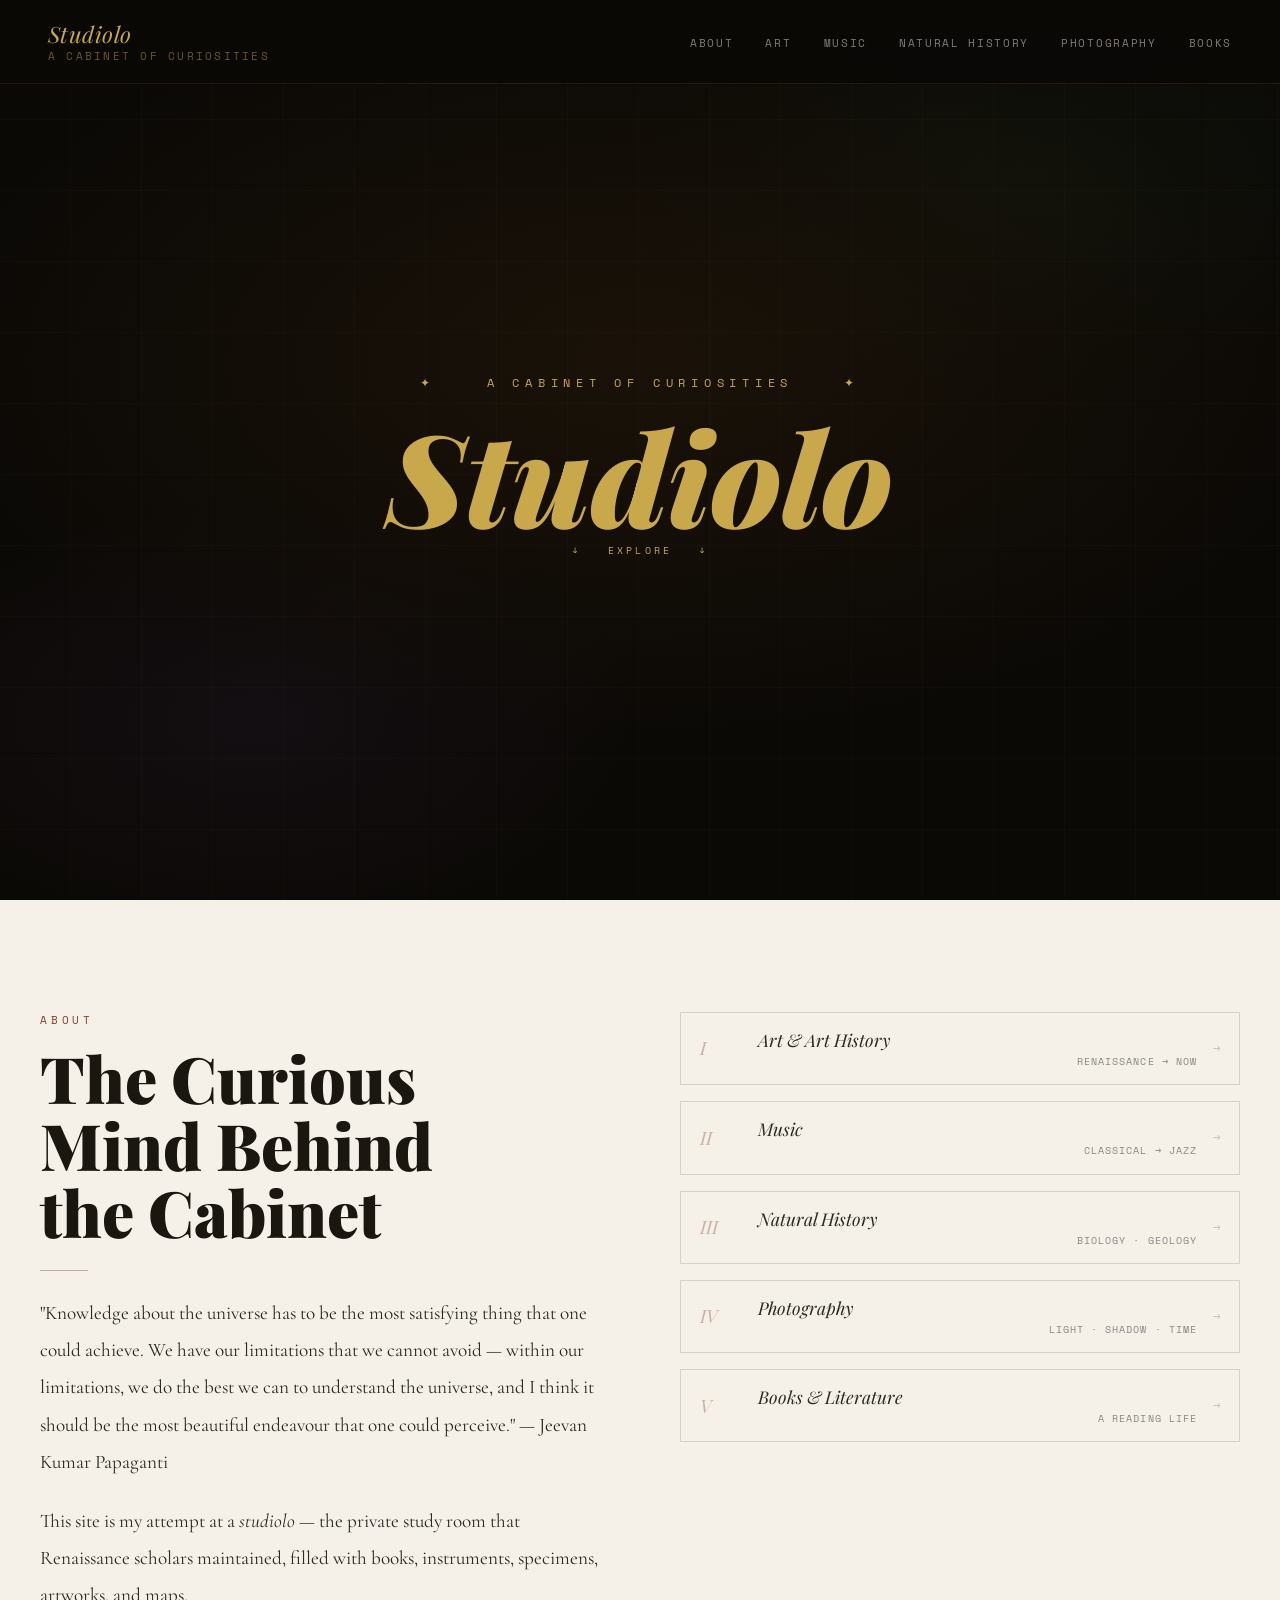
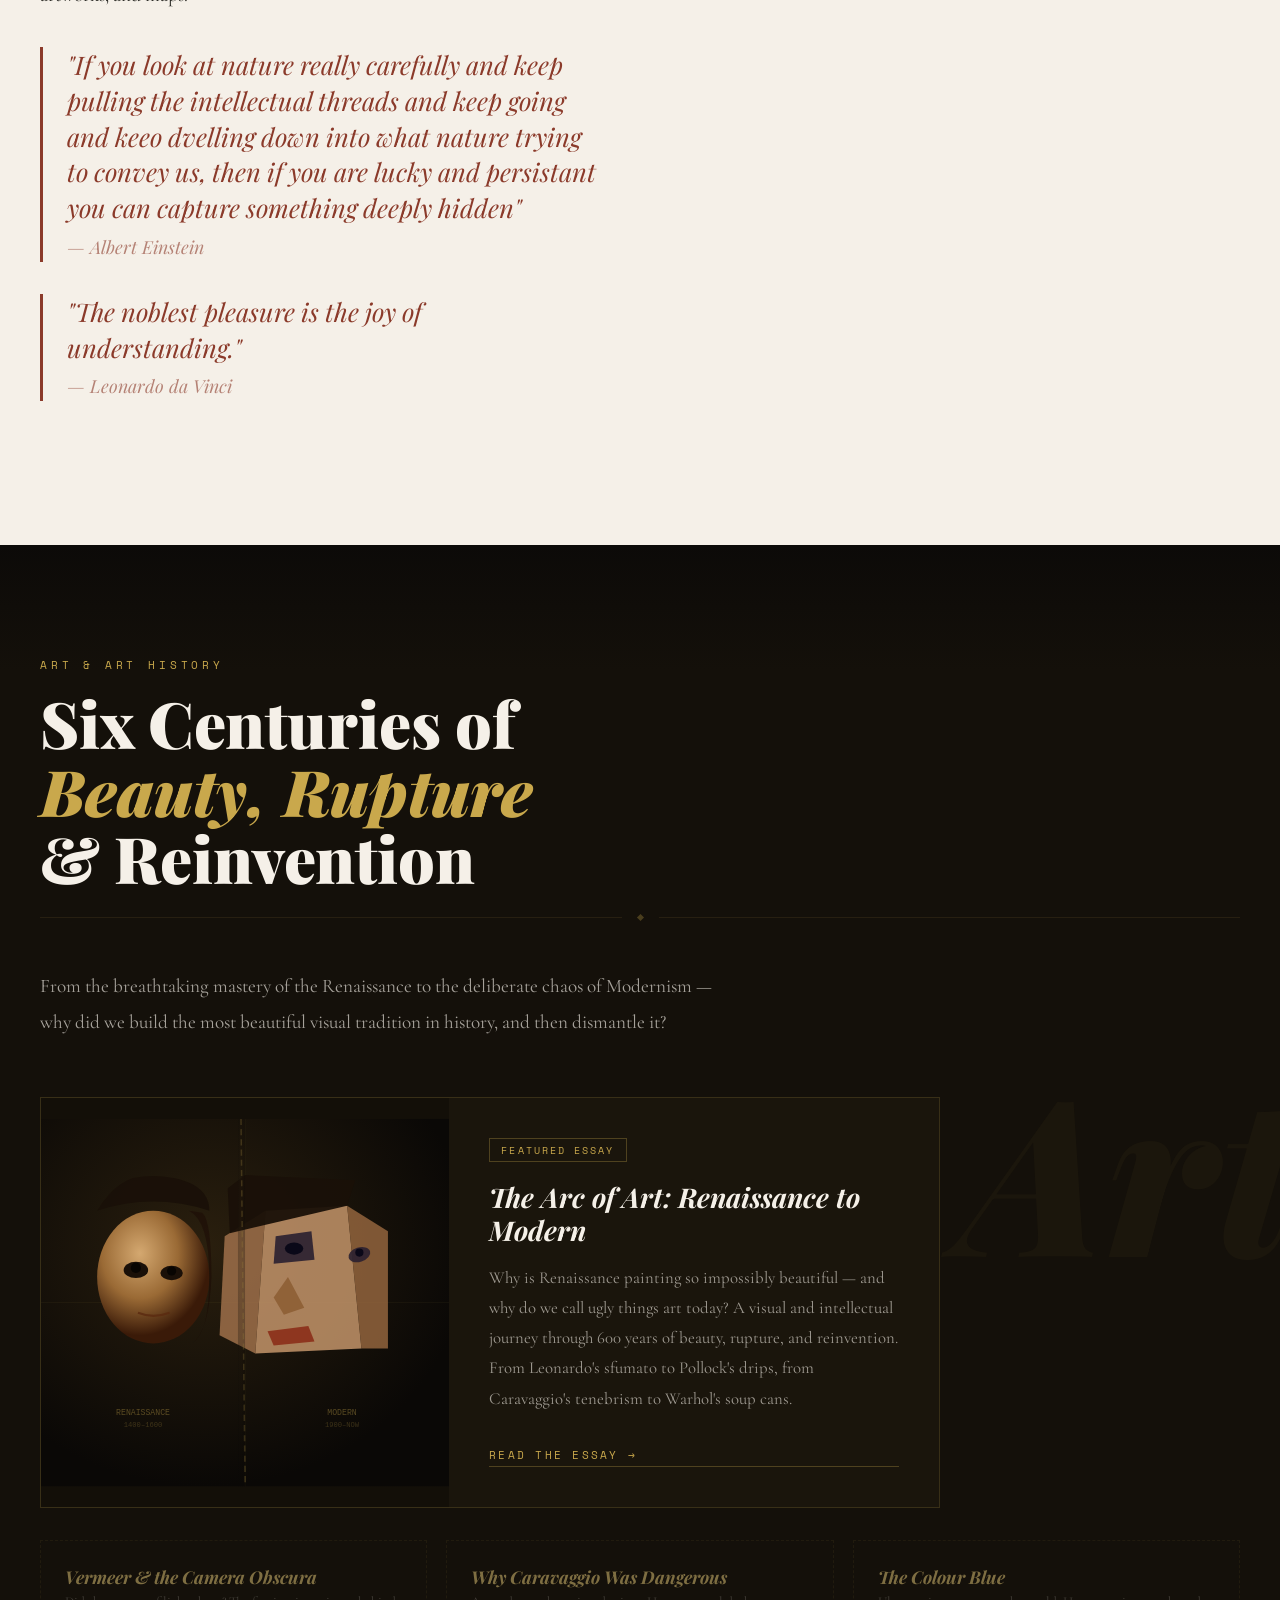
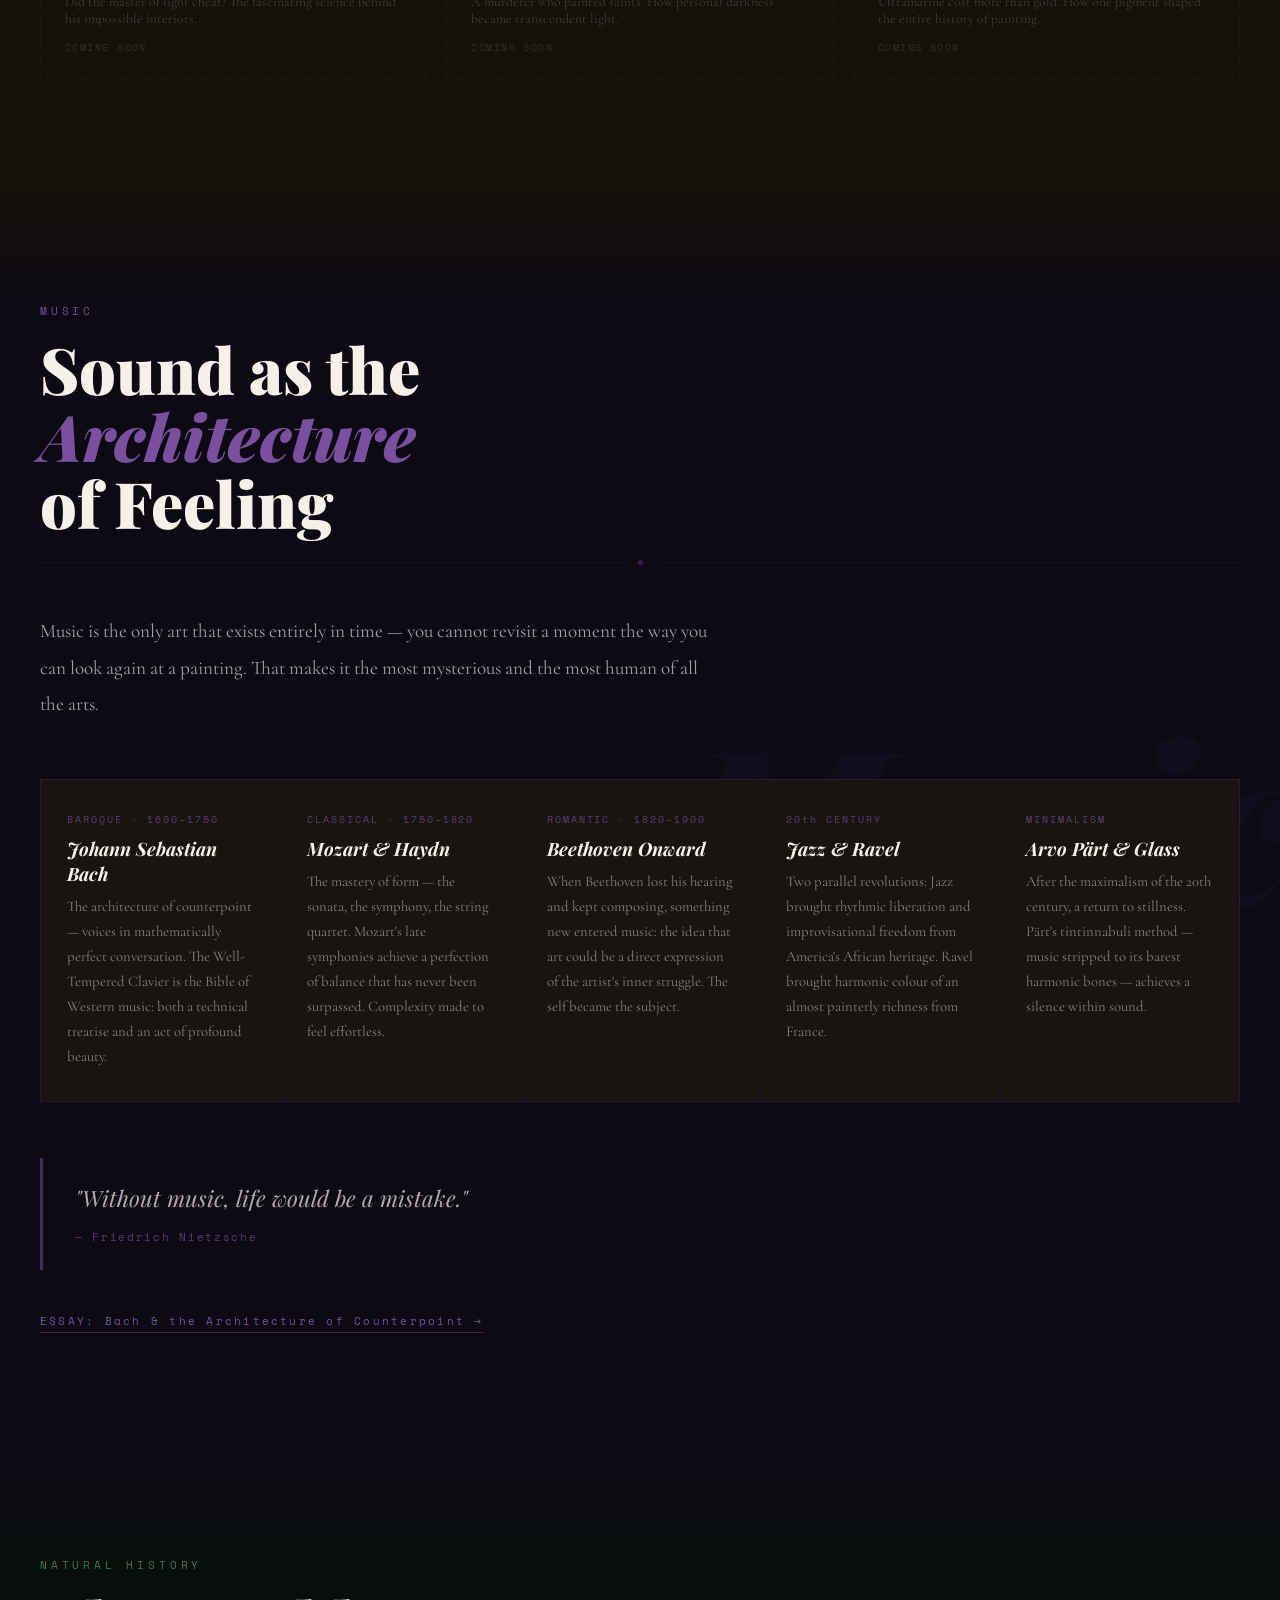
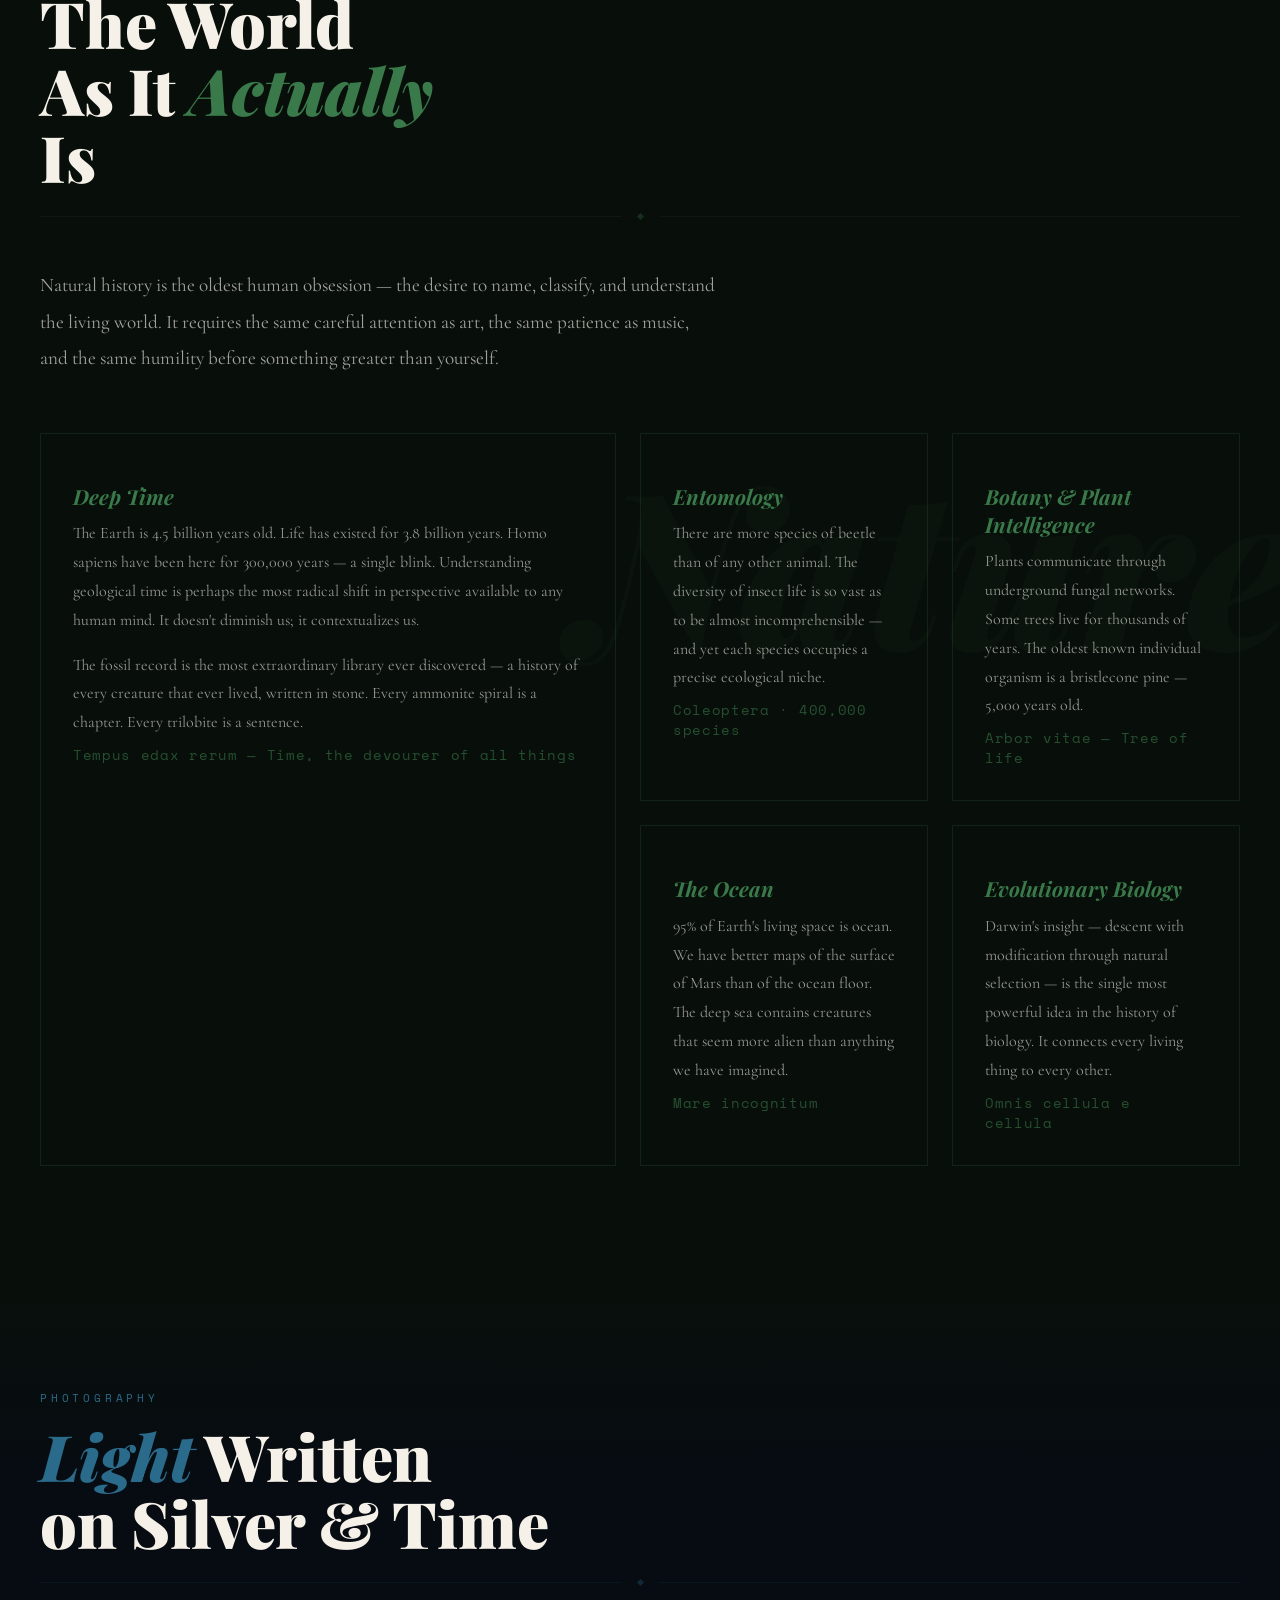
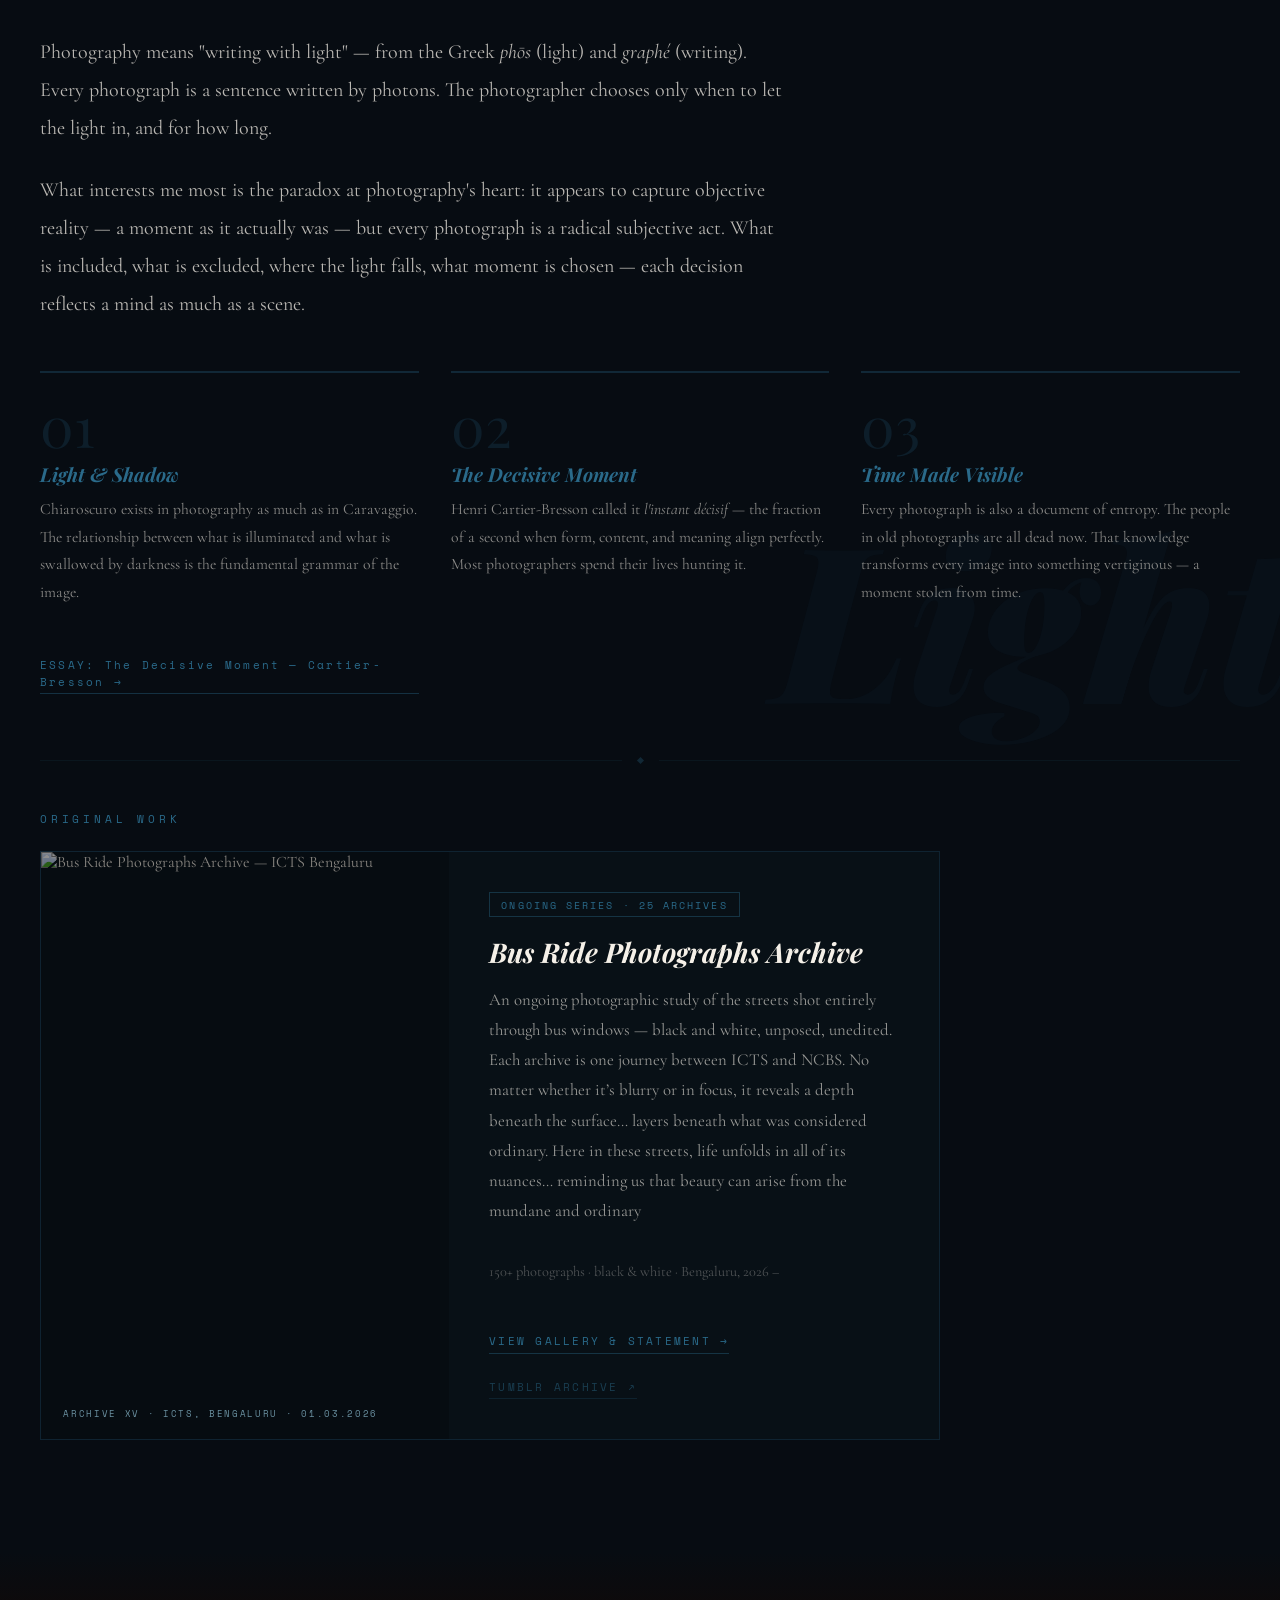
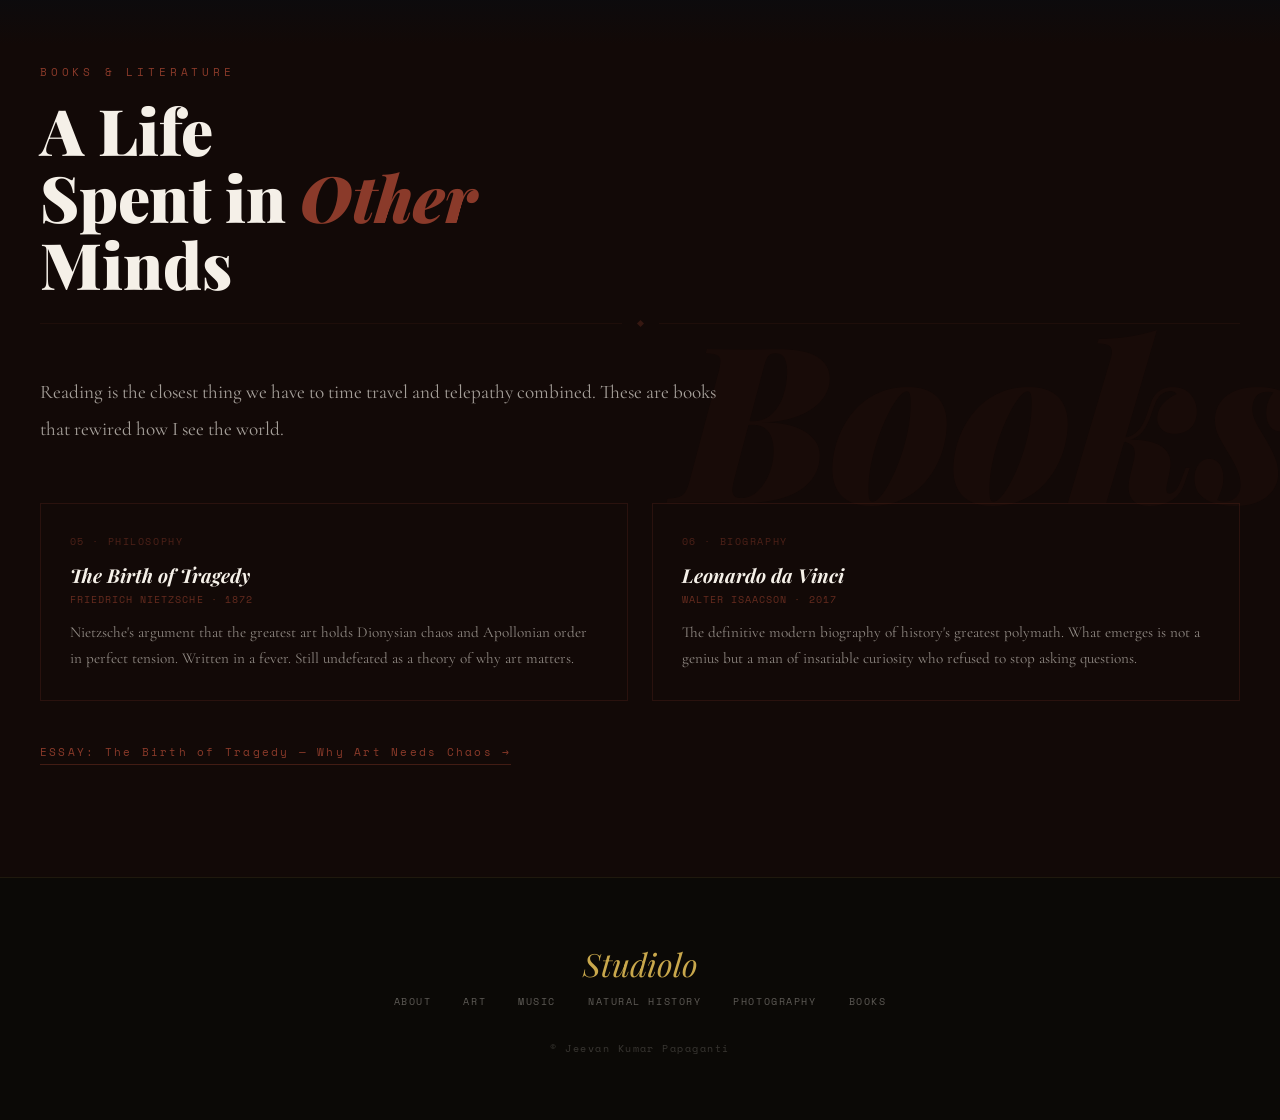
==== commit 6b4ac1ca: "Update index.html" ====
--- a/index.html
+++ b/index.html
@@ -396,6 +396,11 @@
       <div class="photo-pillar"><div class="num">01</div><h4>Light & Shadow</h4><p>Chiaroscuro exists in photography as much as in Caravaggio. The relationship between what is illuminated and what is swallowed by darkness is the fundamental grammar of the image.</p></div>
       <div class="photo-pillar"><div class="num">02</div><h4>The Decisive Moment</h4><p>Henri Cartier-Bresson called it <em>l'instant décisif</em> — the fraction of a second when form, content, and meaning align perfectly. Most photographers spend their lives hunting it.</p></div>
       <div class="photo-pillar"><div class="num">03</div><h4>Time Made Visible</h4><p>Every photograph is also a document of entropy. The people in old photographs are all dead now. That knowledge transforms every image into something vertiginous — a moment stolen from time.</p></div>
+
+       <div style="margin-top:1rem;" class="reveal">
+        <a href="articles/photography/decisive-moment.html" class="read-link" style="color:var(--photo); border-color:rgba(42,106,138,0.4);">ESSAY: The Decisive Moment — Cartier-Bresson →</a>
+        </div>
+    
     </div>
 
     <!-- Bus Ride Archive -->
@@ -447,7 +452,7 @@
     
     </div>
     <div style="margin-top:2.5rem;" class="reveal">
-      <a href="articles/birth-of-tragedy.html" class="read-link" style="color:var(--books); border-color:rgba(138,58,42,0.4);">ESSAY: The Birth of Tragedy — Why Art Needs Chaos →</a>
+      <a href="articles/books/birth-of-tragedy.html" class="read-link" style="color:var(--books); border-color:rgba(138,58,42,0.4);">ESSAY: The Birth of Tragedy — Why Art Needs Chaos →</a>
     </div>
   </div>
     </div>
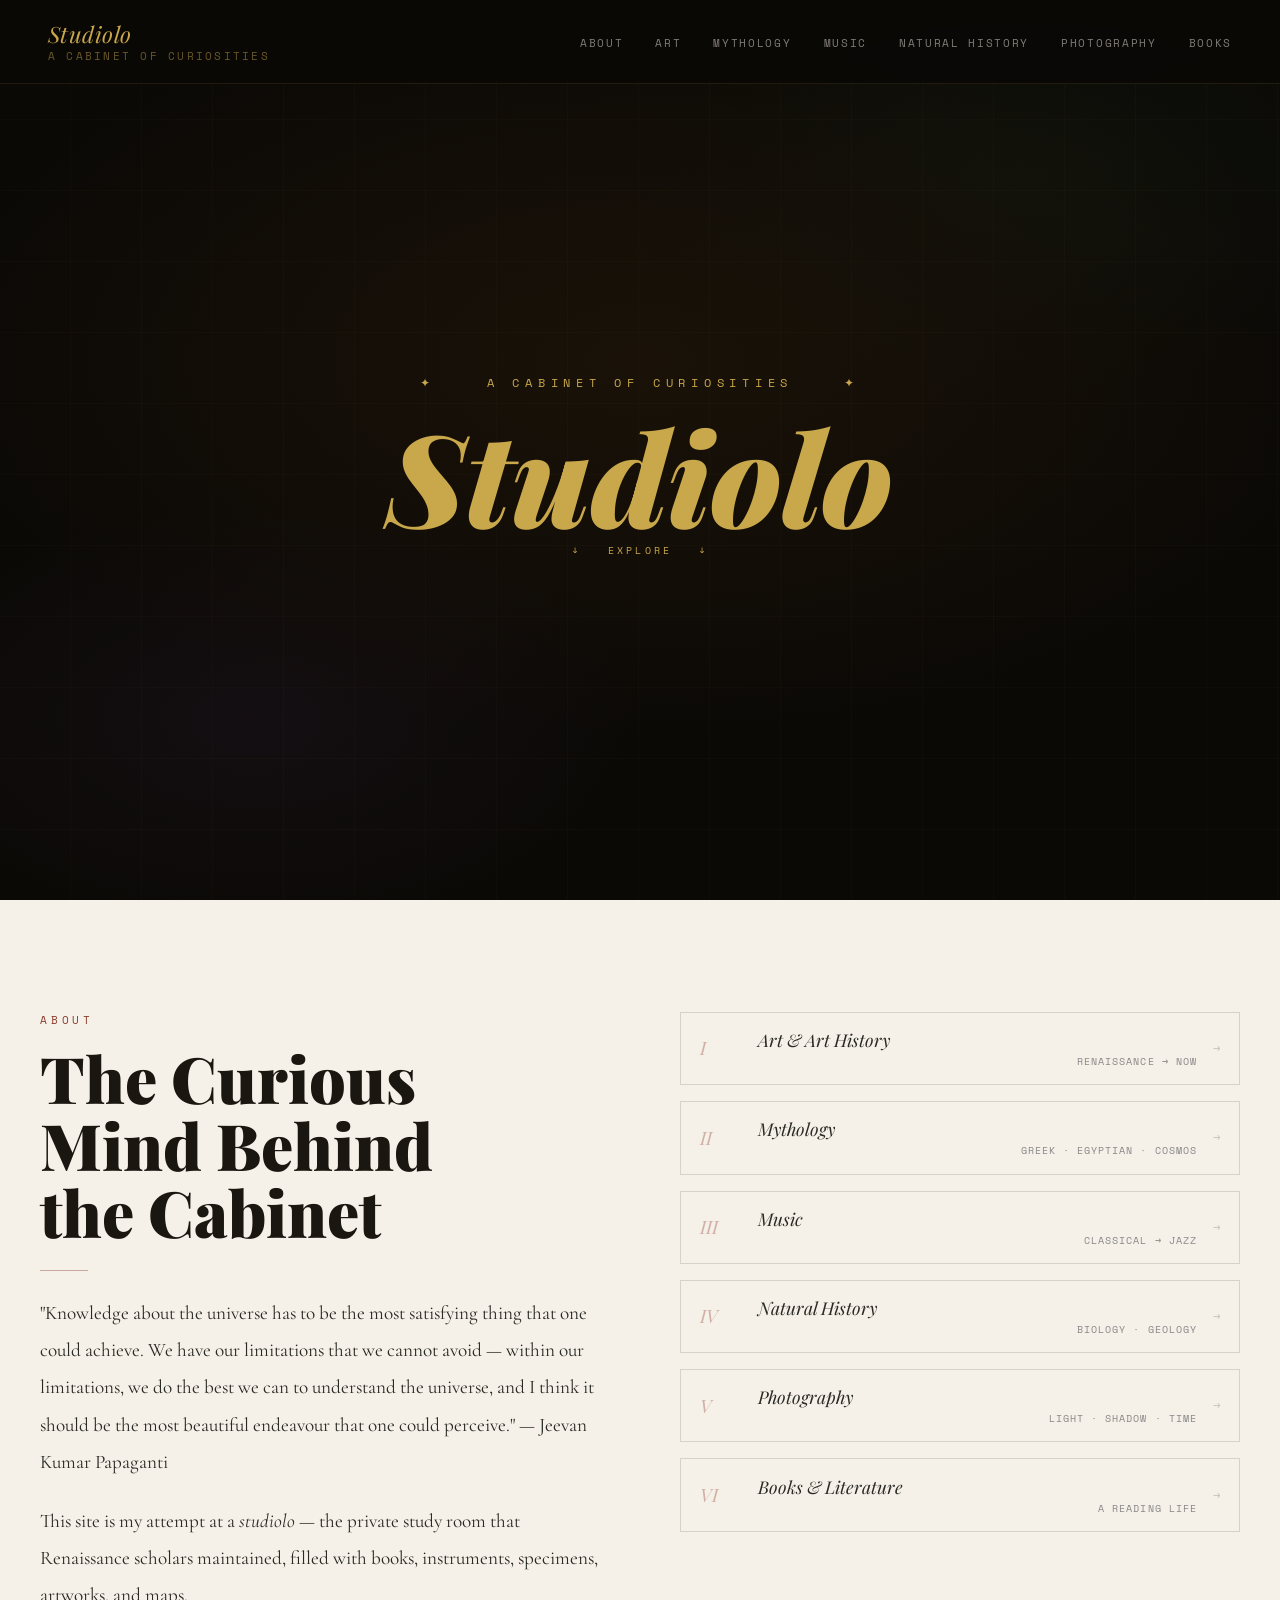
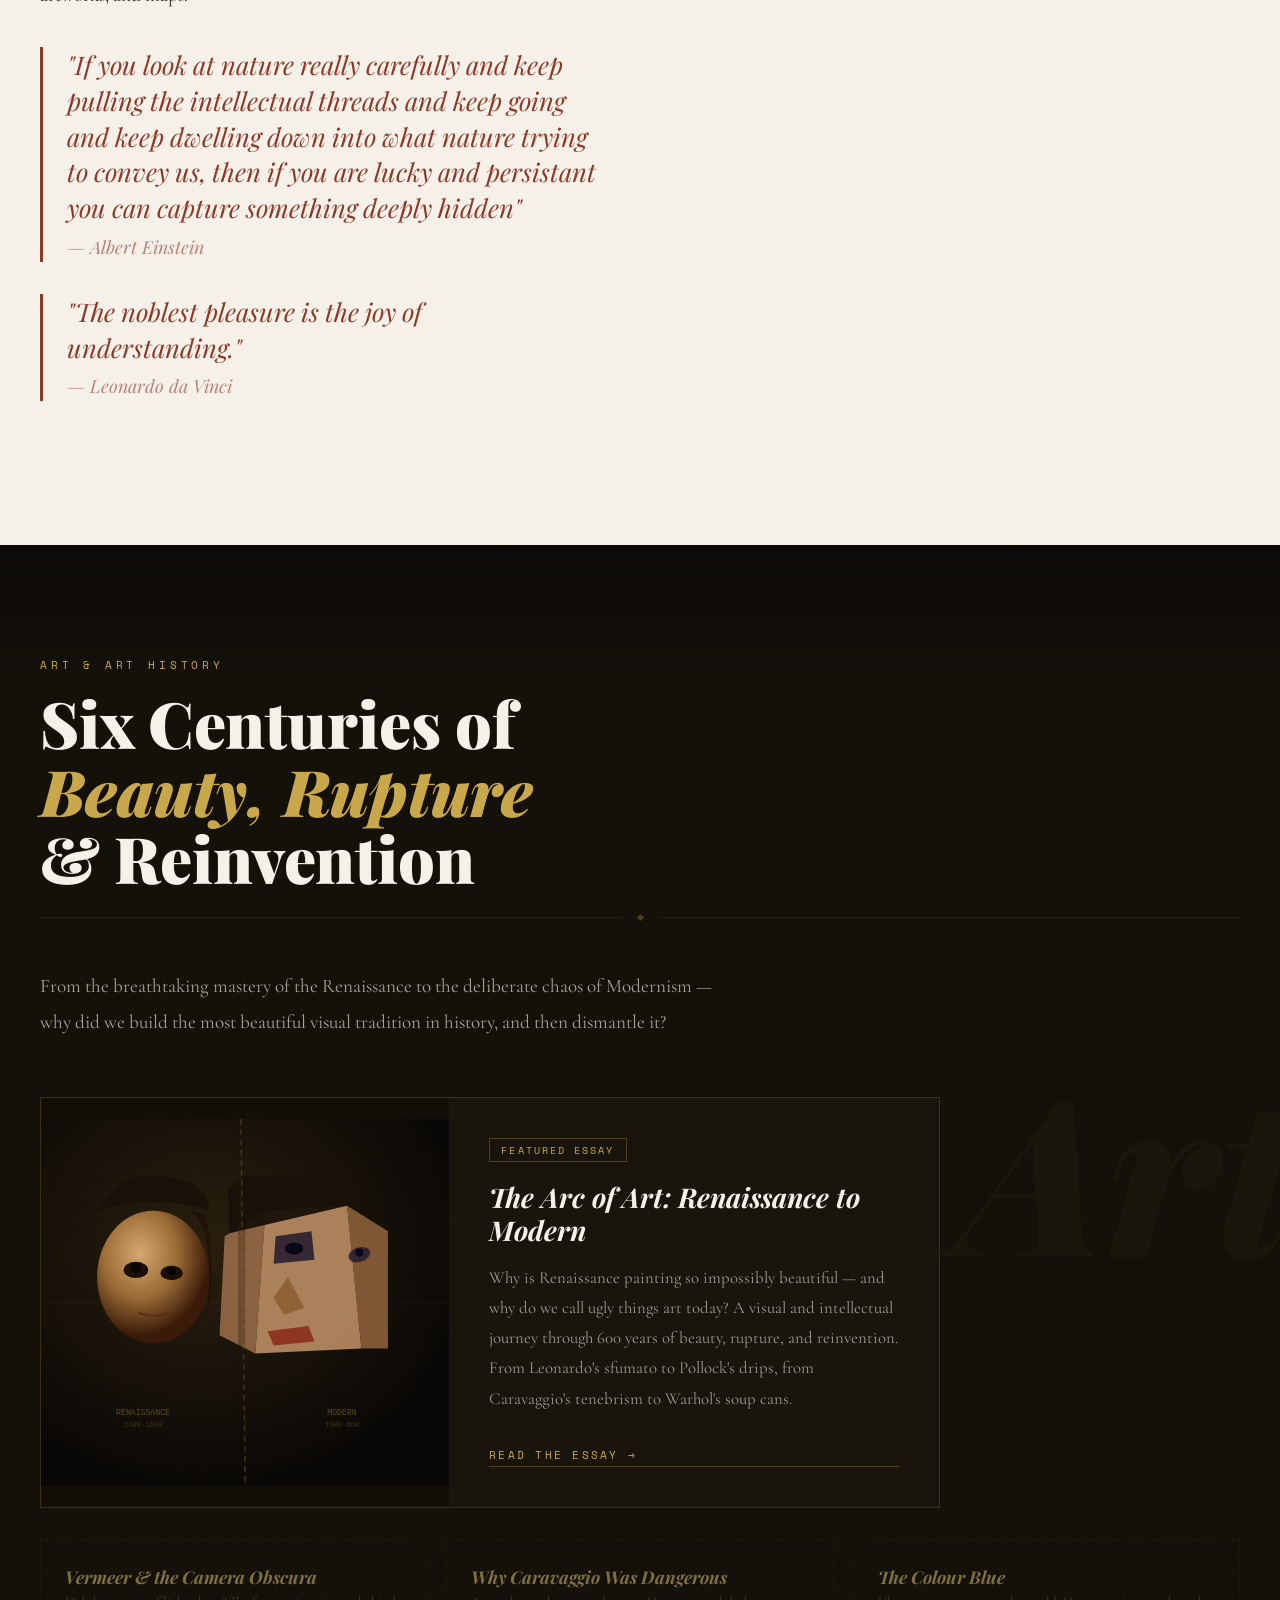
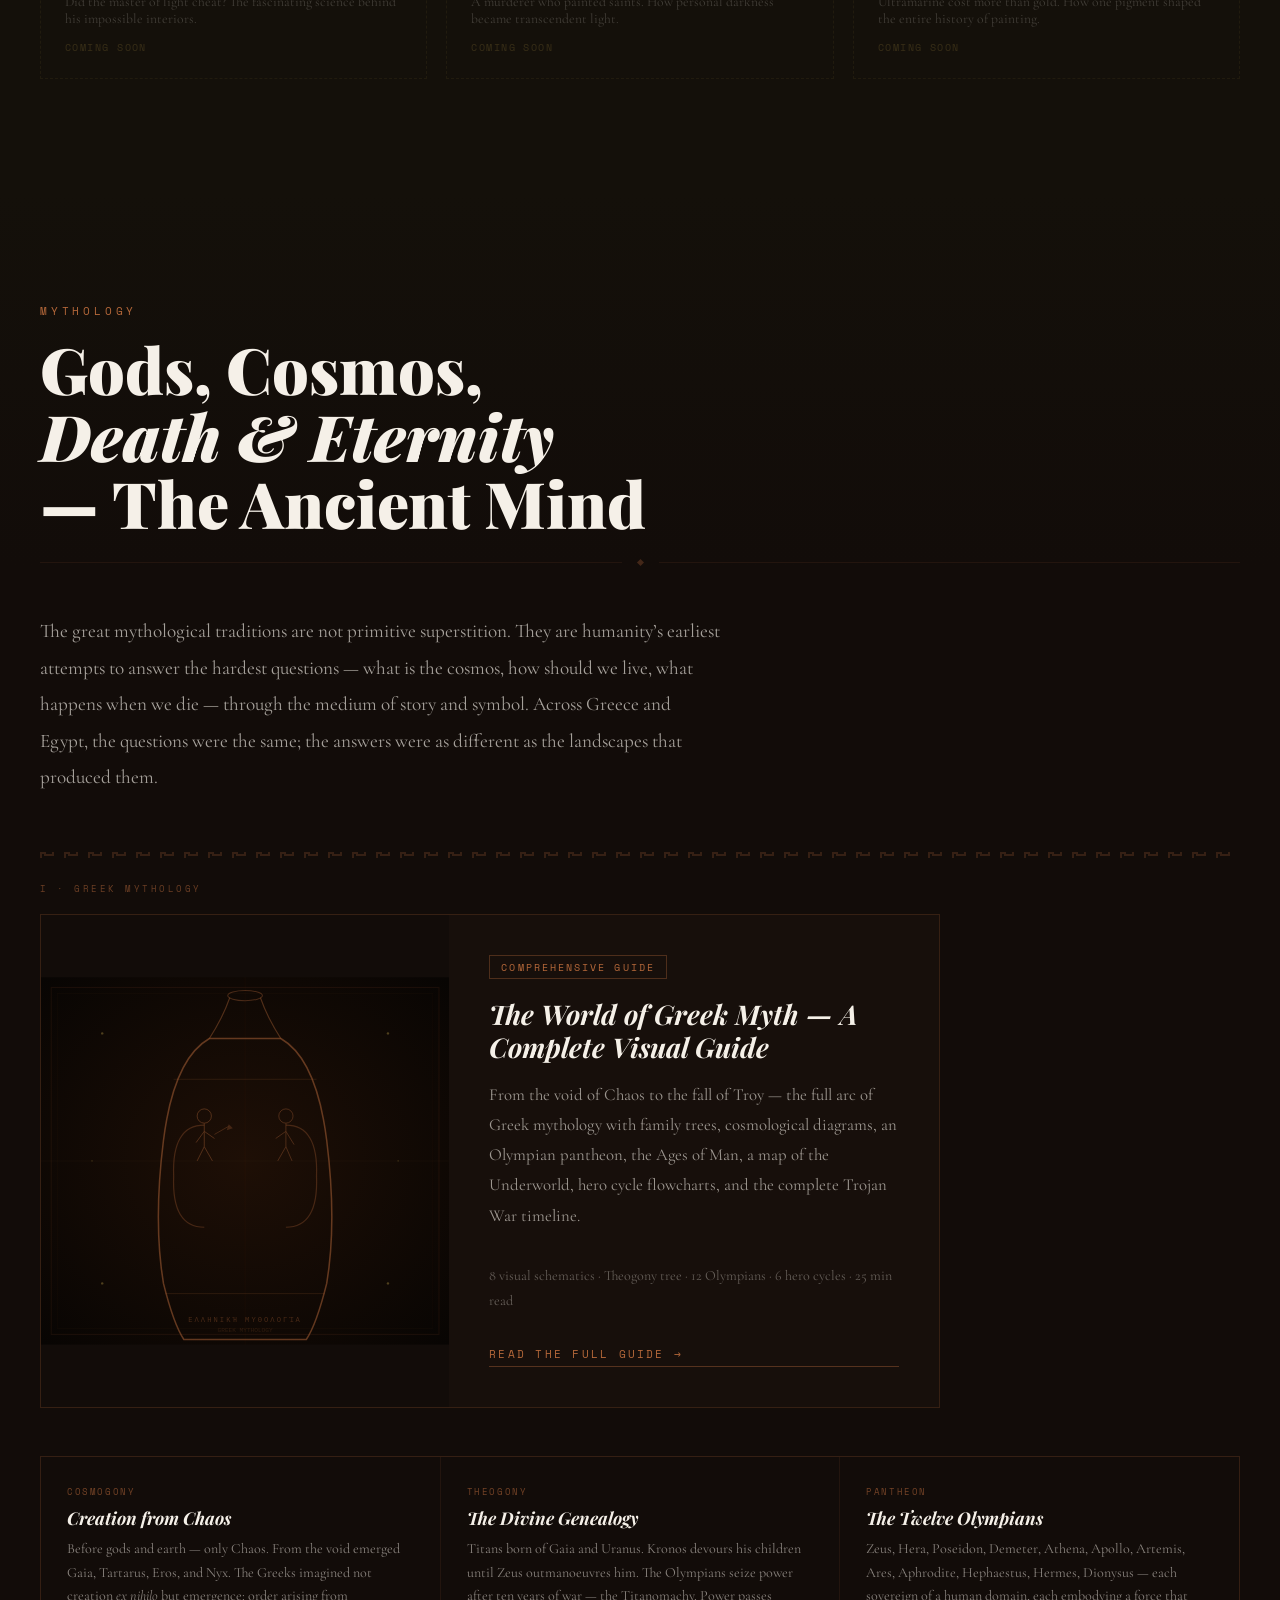
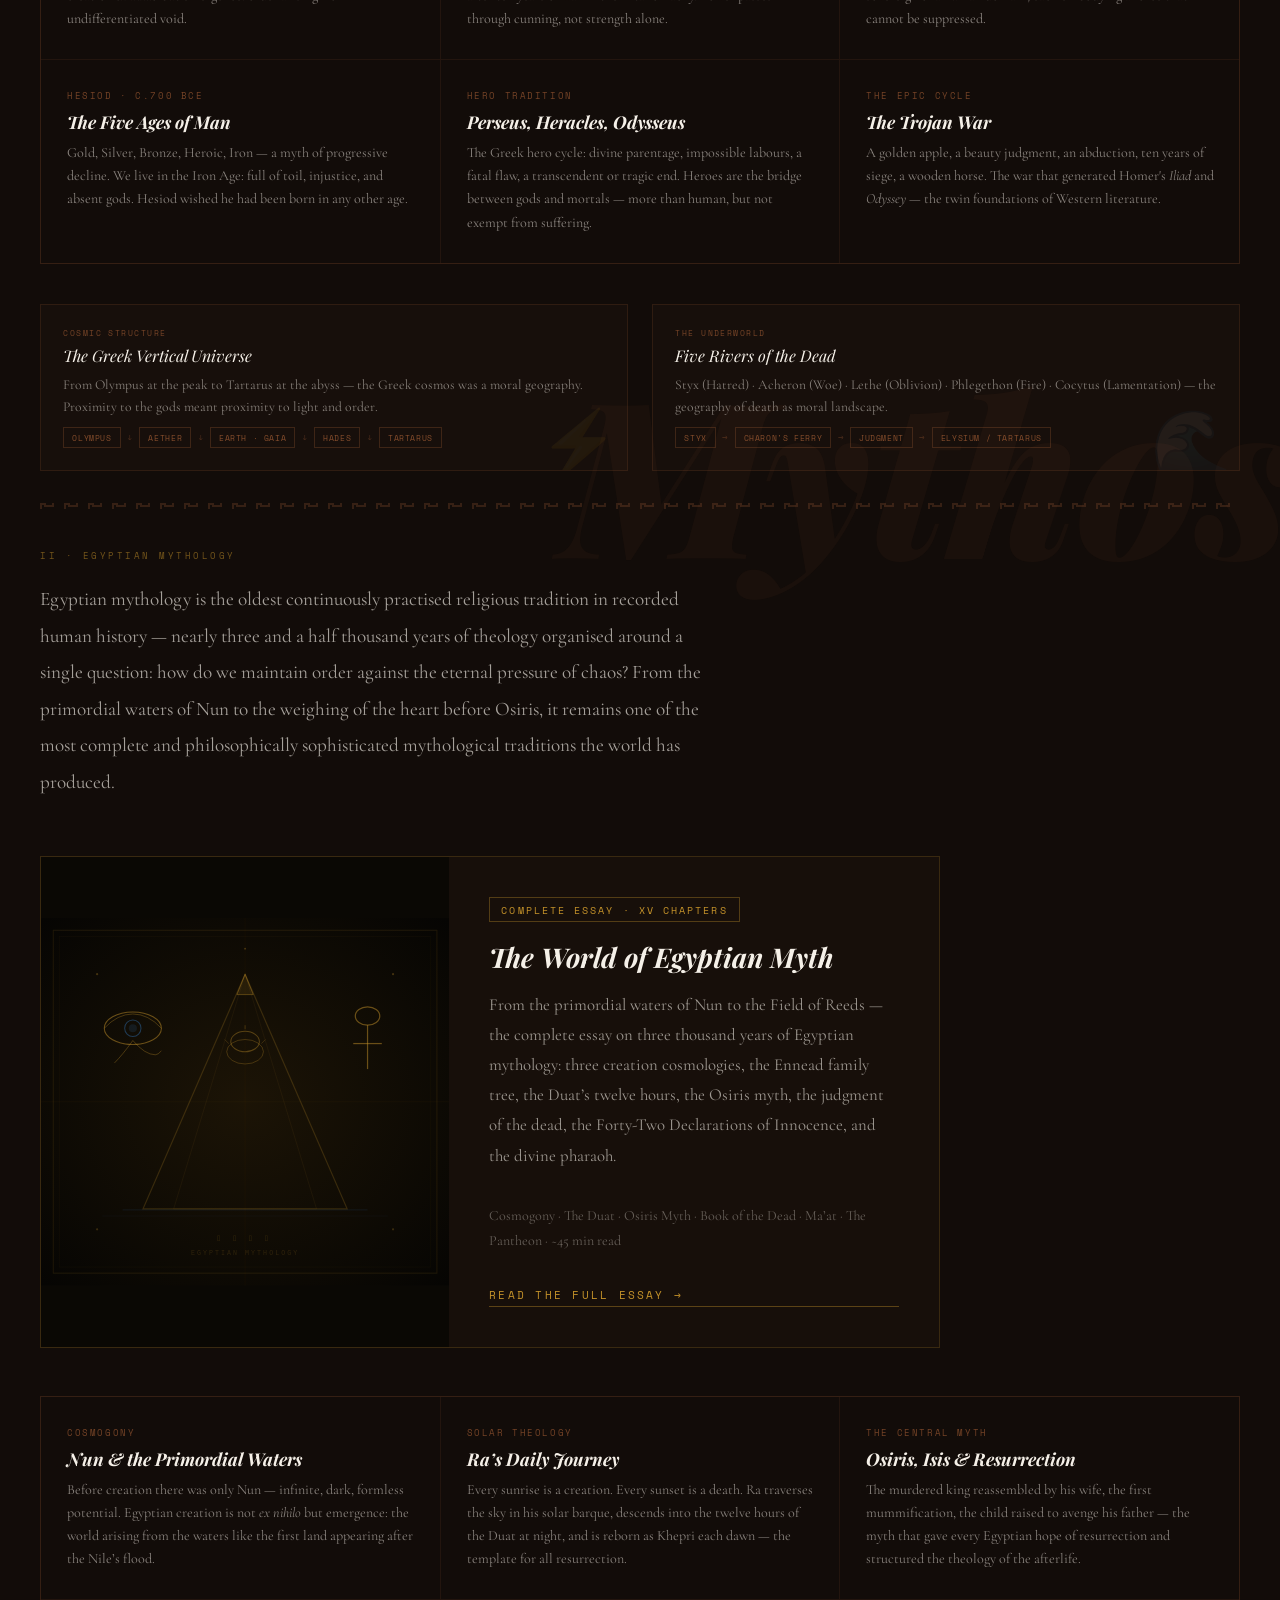
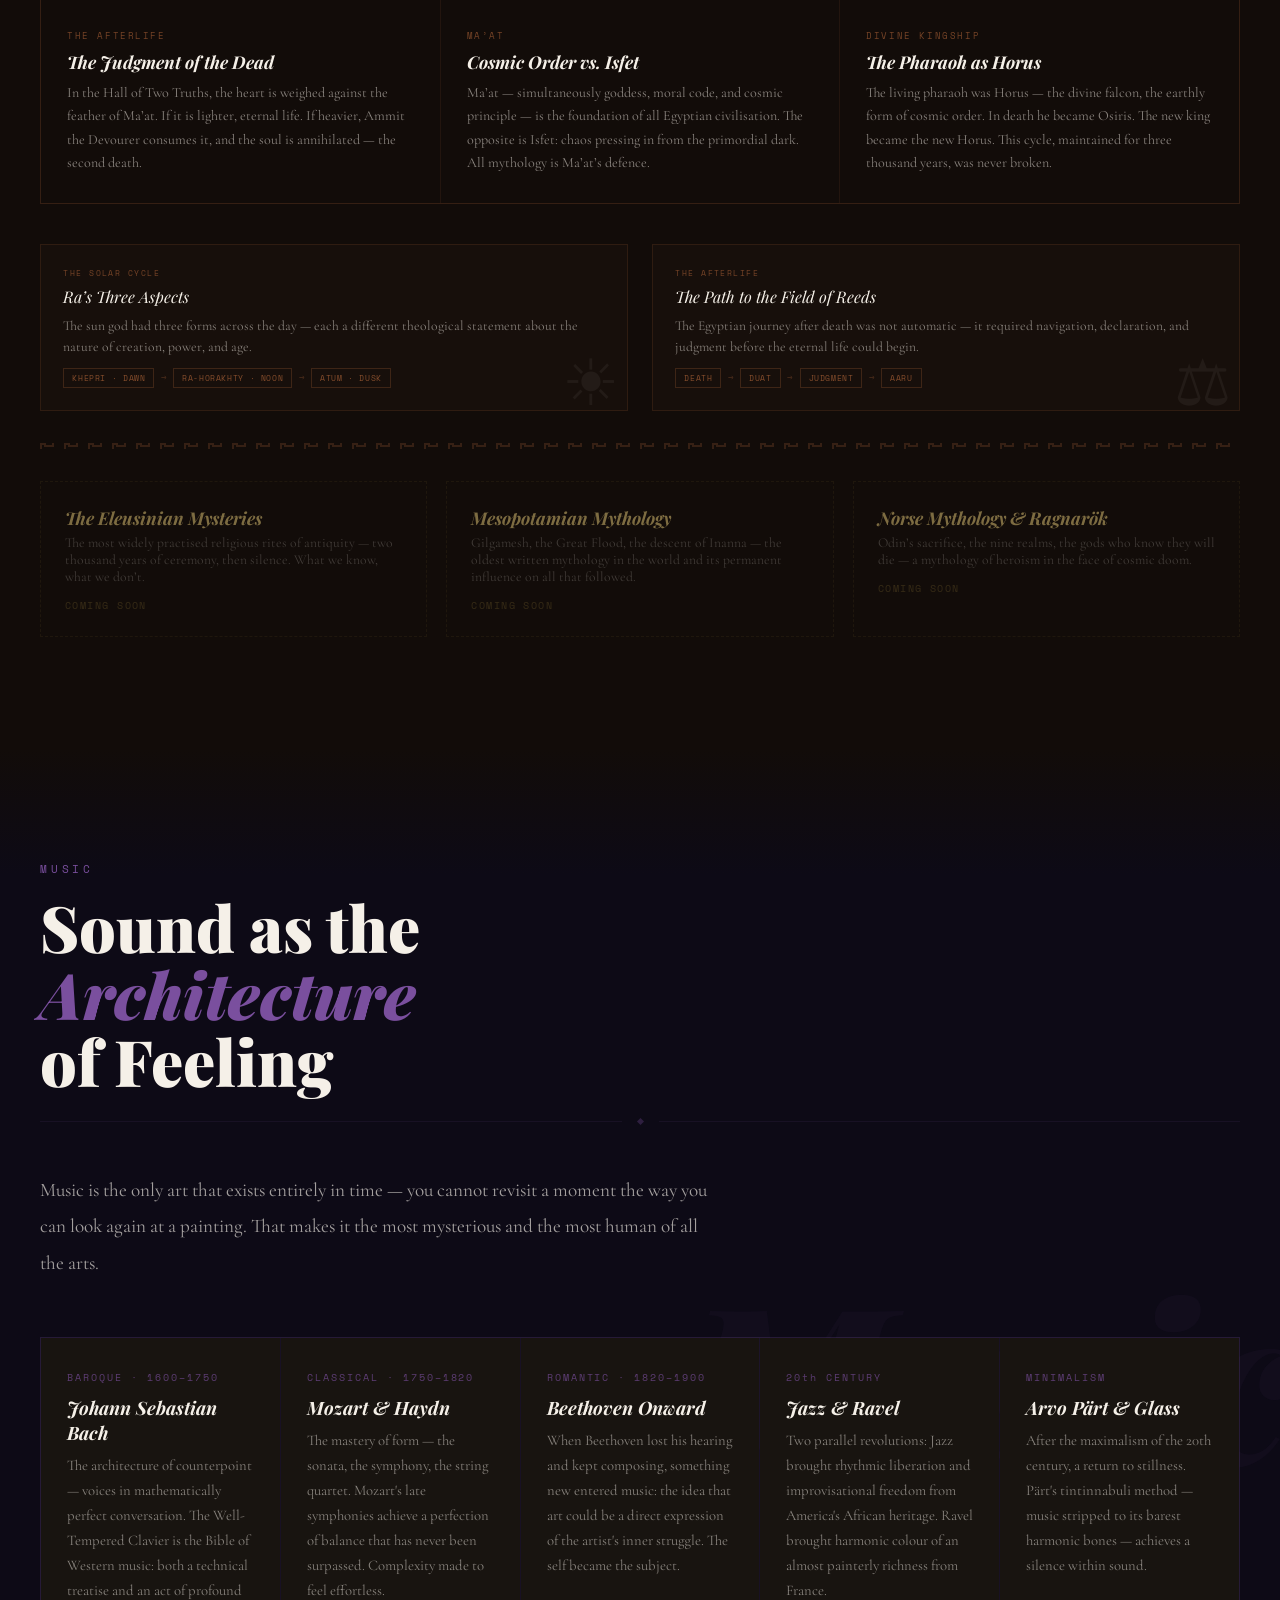
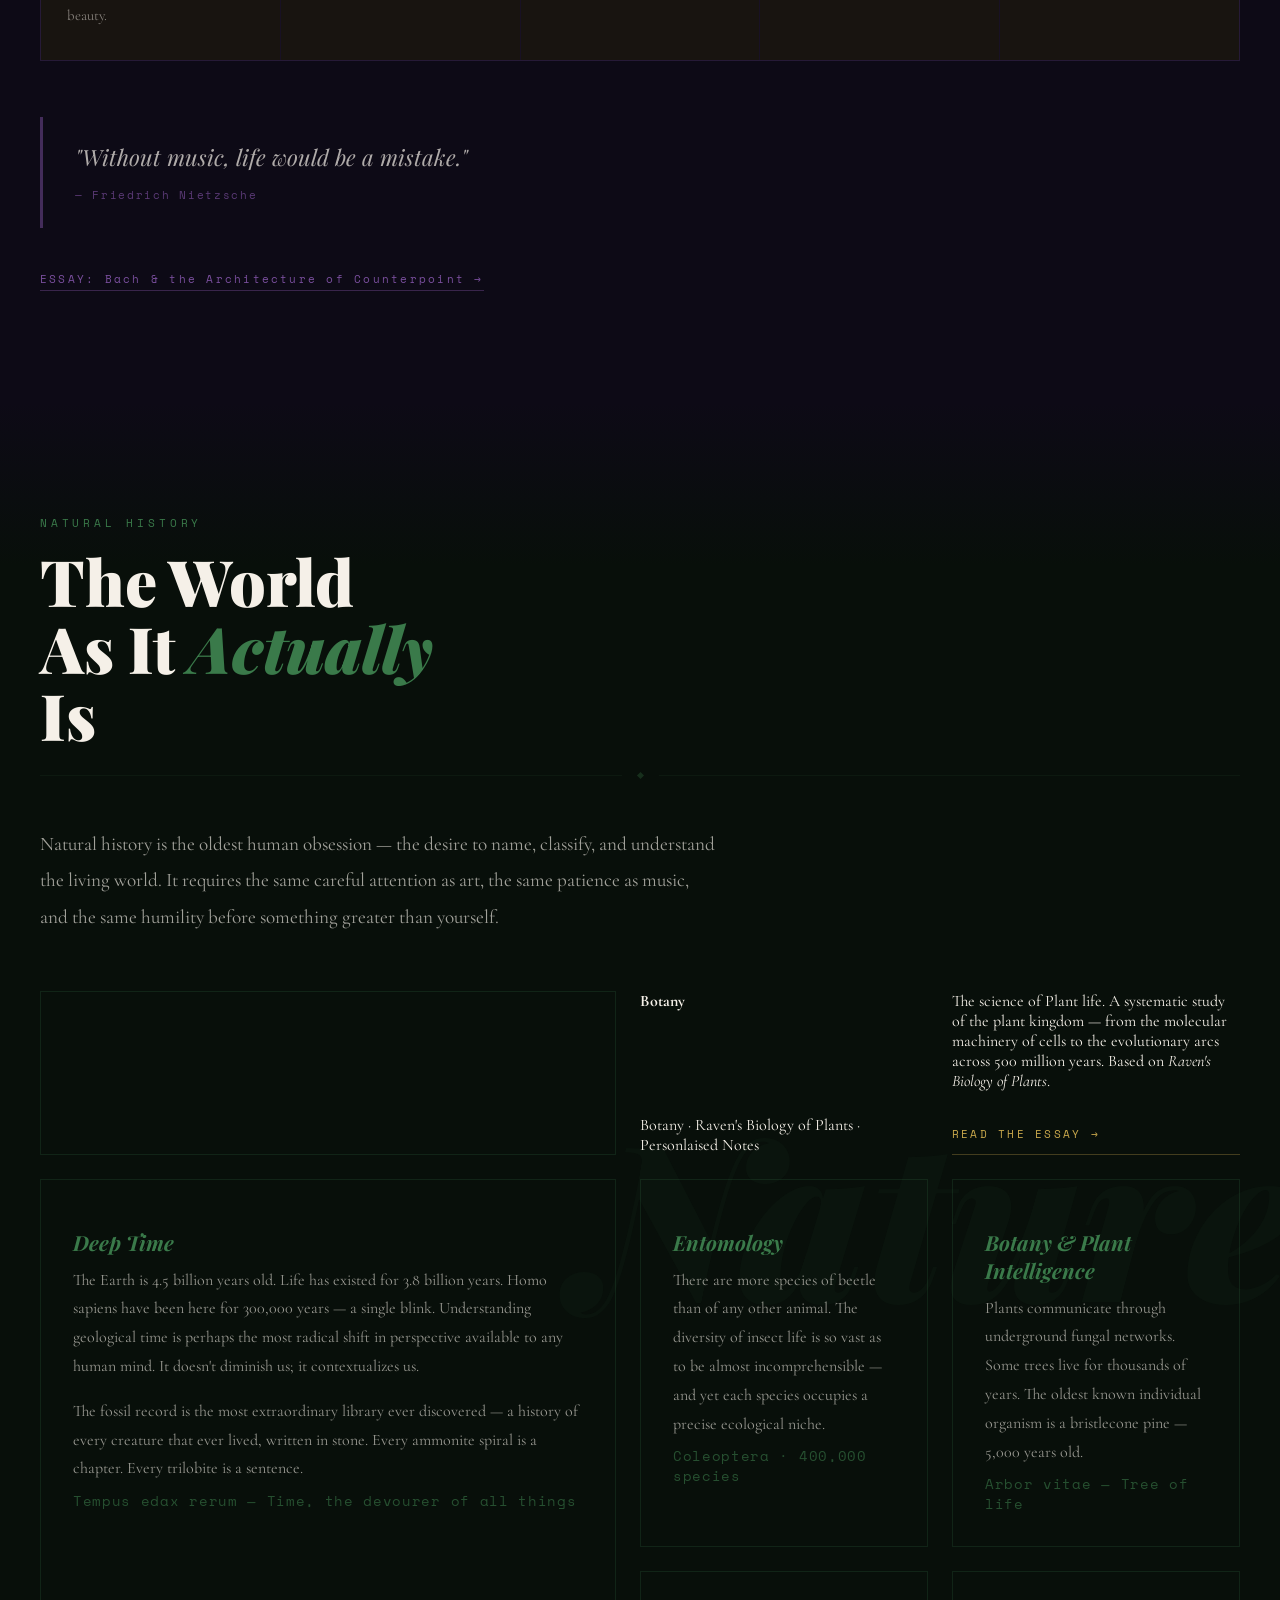
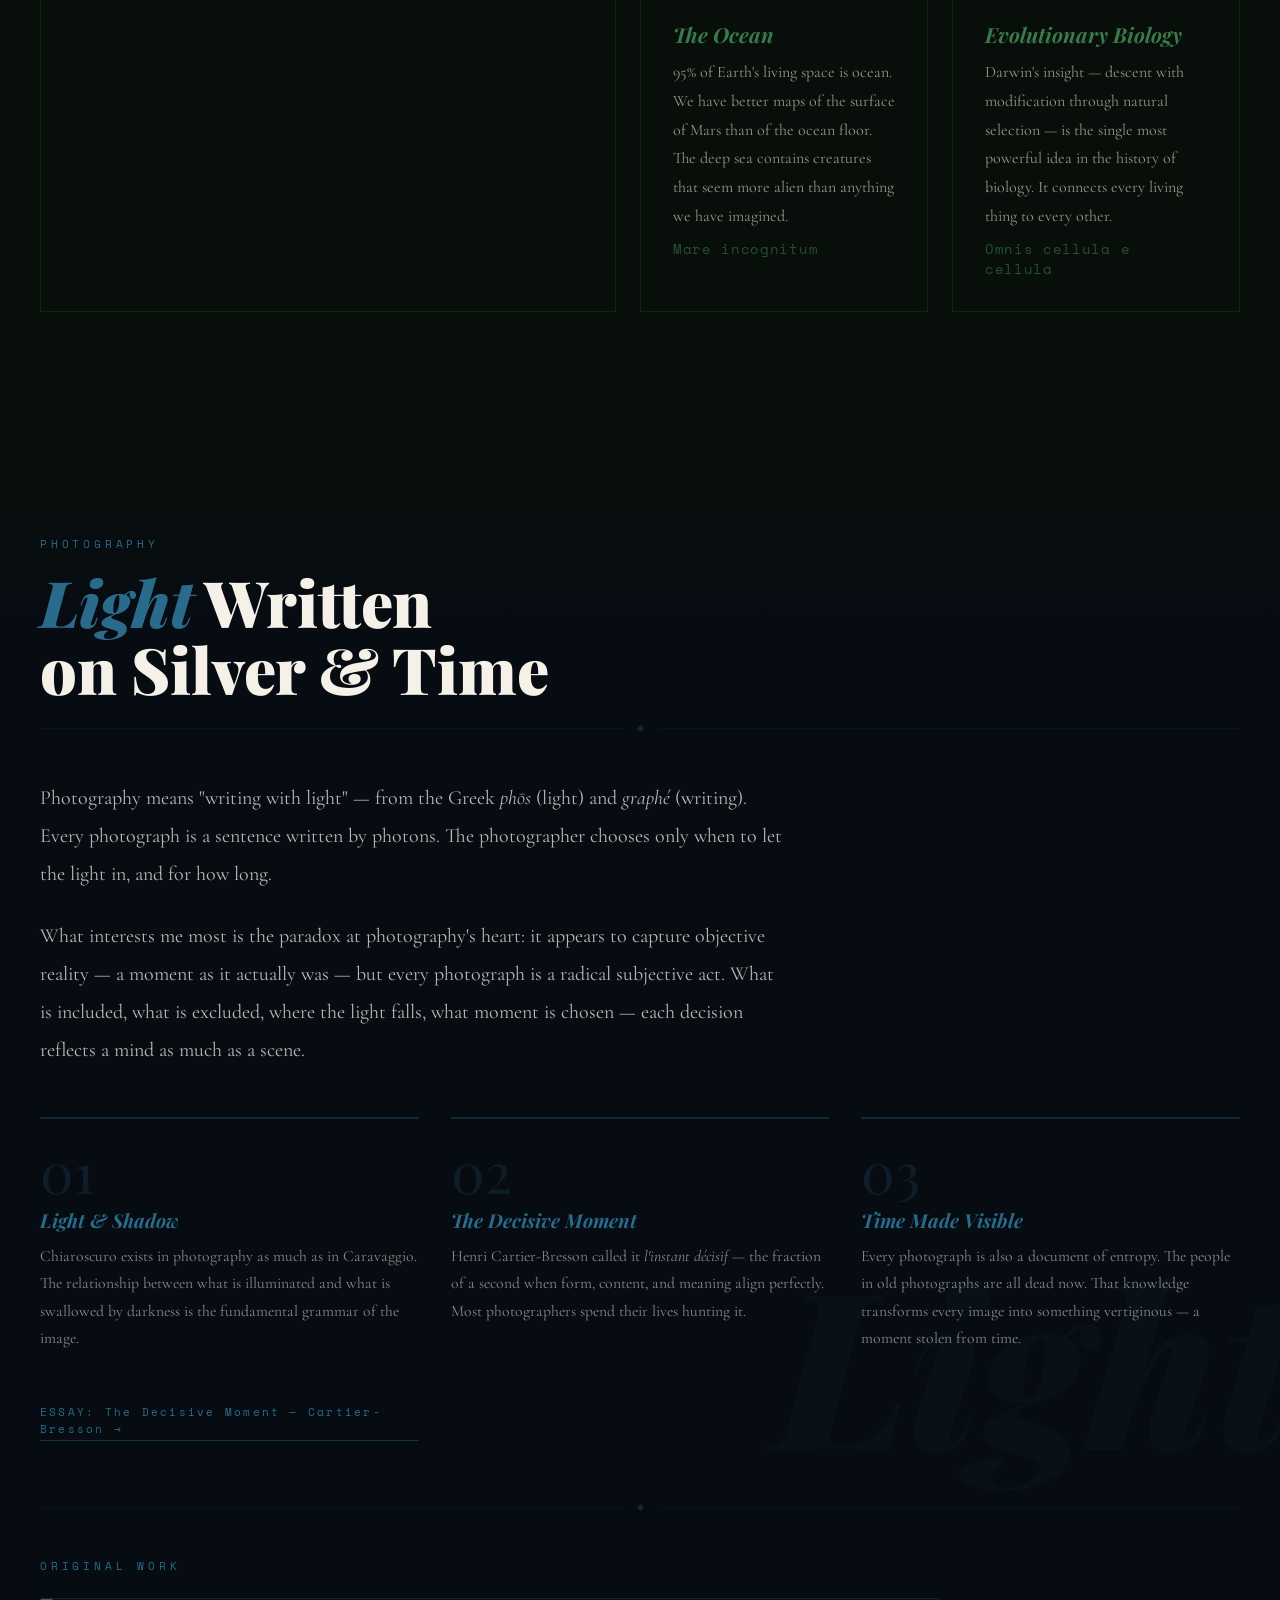
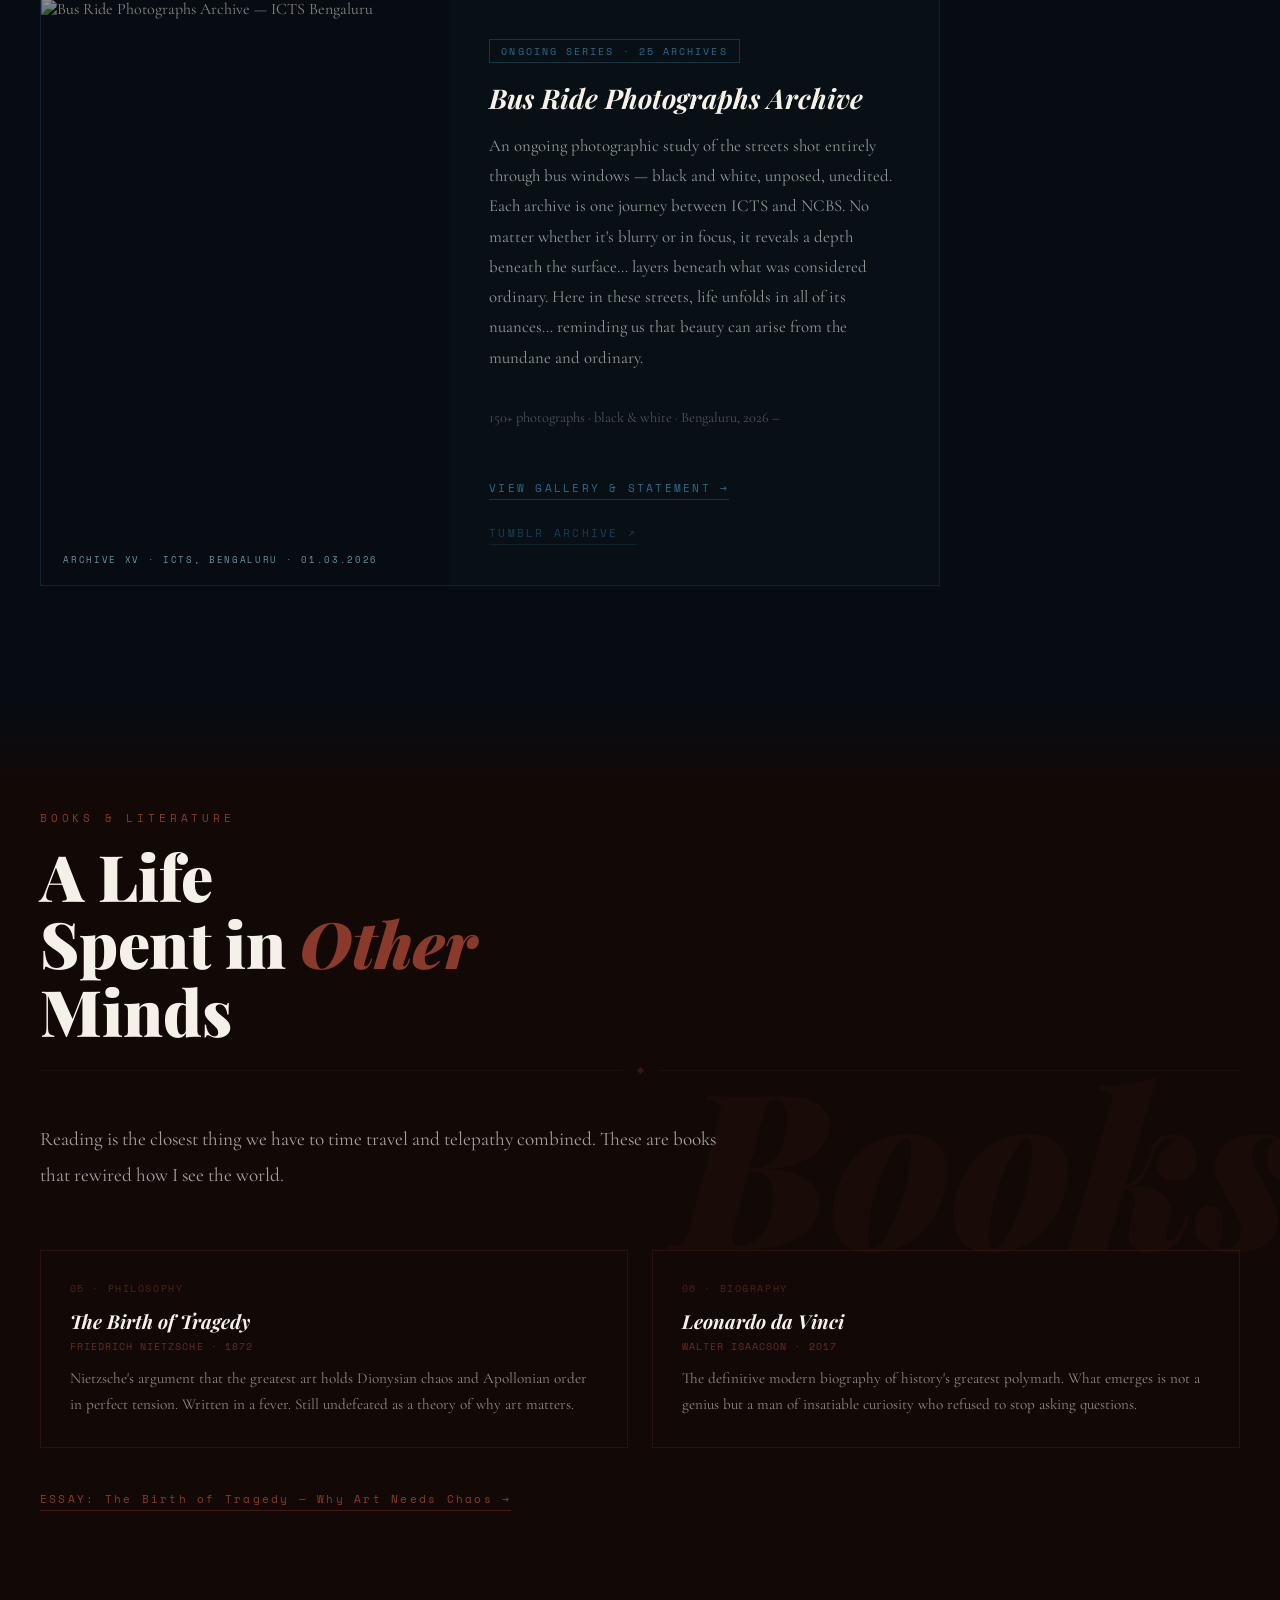
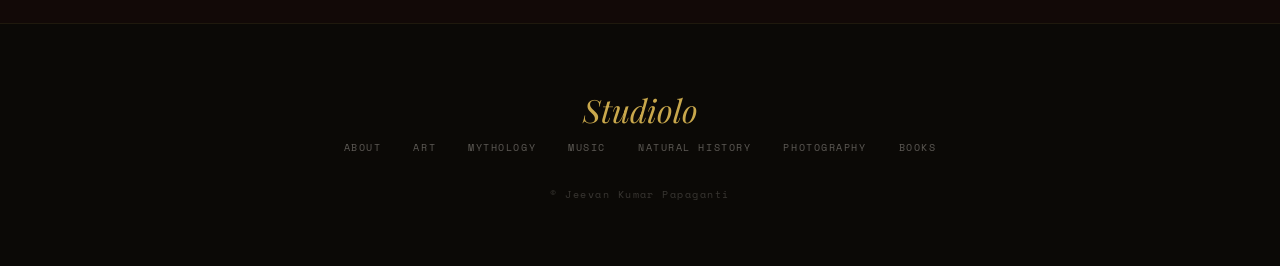
==== commit dbbee326: "added botany section" ====
--- a/index.html
+++ b/index.html
@@ -32,111 +32,104 @@
     }
     .section-inner { position: relative; z-index: 1; }
 
-
-
-    /* ─── SECTION BACKGROUNDS WITH PERFECT BLENDING ──────────────────────
-       Each dark section's background gradient starts at the EXACT colour
-       of the section above it, so the transition is always pixel-perfect
-       at the boundary — never early, never late.
-
-       Palette (all very dark, distinct hue only):
+    /* ─── SECTION BACKGROUNDS ─────────────────────────────────────────────
+       Palette:
          about/hero  #0c0a08  warm near-black
          art         #14100a  amber-warm dark
+         mythology   #120c09  terracotta-copper dark   ← NEW
          music       #0d0a16  violet dark
          nature      #080f0a  forest dark
          photography #070c12  steel-blue dark
          books       #120907  rust dark
-
-       Blend zone = 120px expressed as percentage of each section.
-       But since % is of the element, 120px ≈ 6–8% for tall sections.
-       Using a fixed px value via calc is cleaner — but gradients need %.
-       So we use a generous 12% blend that still feels instant on tall sections
-       and smooth on shorter ones.
-    ─────────────────────────────────────────────────────────────────────── */
-
-    /* Hero sits on the base dark */
+    ──────────────────────────────────────────────────────────────────────── */
+
     .hero { background: #0c0a08 !important; }
 
-    /* About: cream — always a deliberate contrast from hero */
     #about { background: #f5f0e8 !important; }
 
-    /* Art: cream → amber-dark (about sits above, so blend from cream is wrong;
-       we add a dark-to-art band instead since about provides its own bg) */
     #art {
       background: linear-gradient(
         to bottom,
-        #0c0a08  0%,    /* matches hero dark exactly */
-        #14100a  10%,   /* art amber settles */
+        #0c0a08  0%,
+        #14100a  10%,
         #14100a  100%
       ) !important;
     }
 
-    /* Music: amber → violet */
+    /* Mythology: amber-dark → copper-terracotta  ← NEW */
+    #mythology {
+      background: linear-gradient(
+        to bottom,
+        #14100a  0%,    /* art amber */
+        #120c09  10%,   /* mythology copper settles */
+        #120c09  100%
+      ) !important;
+    }
+
+    /* Music: now blends from mythology copper */
     #music {
       background: linear-gradient(
         to bottom,
-        #14100a  0%,    /* art amber */
-        #0d0a16  10%,   /* music violet settles */
+        #120c09  0%,    /* mythology copper */
+        #0d0a16  10%,
         #0d0a16  100%
       ) !important;
     }
 
-    /* Nature: violet → forest */
     #nature {
       background: linear-gradient(
         to bottom,
-        #0d0a16  0%,    /* music violet */
-        #080f0a  10%,   /* nature forest settles */
+        #0d0a16  0%,
+        #080f0a  10%,
         #080f0a  100%
       ) !important;
     }
 
-    /* Photography: forest → steel-blue */
     #photography {
       background: linear-gradient(
         to bottom,
-        #080f0a  0%,    /* nature forest */
-        #070c12  10%,   /* photography steel settles */
+        #080f0a  0%,
+        #070c12  10%,
         #070c12  100%
       ) !important;
     }
 
-    /* Books: steel-blue → rust */
     #books {
       background: linear-gradient(
         to bottom,
-        #070c12  0%,    /* photography steel */
-        #120907  10%,   /* books rust settles */
+        #070c12  0%,
+        #120907  10%,
         #120907  100%
       ) !important;
     }
 
     /* Watermark tints per section */
     #art .sec-wm         { color: rgba(201,168,76,0.04); }
+    #mythology .sec-wm   { color: rgba(181,104,58,0.05); }  /* ← NEW */
     #music .sec-wm       { color: rgba(122,79,158,0.05); }
     #nature .sec-wm      { color: rgba(58,122,74,0.05); }
     #photography .sec-wm { color: rgba(42,106,138,0.05); }
     #books .sec-wm       { color: rgba(138,58,42,0.05); }
 
-    /* ─── SECTION RULE (replaces flat divider inside coloured sections) ─── */
+    /* ─── SECTION RULE ─── */
     .sec-rule {
       display: flex; align-items: center; gap: 1rem;
       margin: 1.2rem 0 3rem;
     }
     .sec-rule-line  { flex:1; height:1px; background:currentColor; opacity:0.1; }
     .sec-rule-gem   { width:5px; height:5px; transform:rotate(45deg); background:currentColor; opacity:0.3; flex-shrink:0; }
-    #art .divider, #music .divider, #nature .divider,
+    #art .divider, #mythology .divider, #music .divider, #nature .divider,
     #photography .divider, #books .divider { display: none; }
 
-    /* ─── MUSIC cells: left-border accent on hover ─── */
+    /* ─── MUSIC cells ─── */
     .music-cell { border-left: 2px solid transparent; transition: border-color .3s, background .25s; }
     .music-cell:hover { border-left-color: rgba(122,79,158,0.5); }
 
-    /* ─── NATURE cards: inner glow on hover ─── */
+    /* ─── NATURE cards ─── */
     .nature-card { transition: border-color .3s, box-shadow .3s; }
     .nature-card:hover { border-color: rgba(58,122,74,0.5); box-shadow: 0 0 28px rgba(58,122,74,0.05) inset; }
 
-    /* ─── ABOUT: moved to last, cream stays ─── */
+    /* ─── ABOUT ─── */
     #about .section-label { color: var(--rust); }
     #about .section-title { color: var(--ink); }
     #about .divider { background: var(--rust) !important; display: block !important; }
@@ -147,7 +140,7 @@
       border-left: 3px solid var(--rust); padding-left: 1.5rem; margin: 2rem 0;
     }
 
-    /* ─── CHIPS: upgraded ─── */
+    /* ─── CHIPS ─── */
     .interest-chip {
       display: grid;
       grid-template-columns: 2.6rem 1fr auto;
@@ -192,10 +185,90 @@
       letter-spacing:.18em; color:rgba(140,190,210,.75); text-transform:uppercase;
     }
 
-    /* ─── FOOTER: lean, no name ─── */
+    /* ─── MYTHOLOGY SECTION SPECIFIC ─── ← NEW */
+    :root { --myth: #b5683a; }
+
+    .myth-grid {
+      display: grid;
+      grid-template-columns: repeat(3, 1fr);
+      gap: 1px;
+      background: rgba(181,104,58,0.1);
+      border: 1px solid rgba(181,104,58,0.12);
+      margin-bottom: 2.5rem;
+    }
+    .myth-cell {
+      background: #120c09;
+      padding: 1.8rem 1.5rem;
+      border-left: 2px solid transparent;
+      transition: border-color .3s, background .25s;
+    }
+    .myth-cell:hover { border-left-color: rgba(181,104,58,0.5); background: rgba(181,104,58,0.04); }
+    .myth-cell .cell-era {
+      font-family: var(--font-mono); font-size: 0.55rem;
+      letter-spacing: 0.18em; color: rgba(181,104,58,0.6); text-transform: uppercase; margin-bottom: 0.5rem;
+    }
+    .myth-cell h4 {
+      font-family: var(--font-display); font-size: 1.1rem;
+      font-style: italic; color: #f5f0e8; margin-bottom: 0.5rem;
+    }
+    .myth-cell p {
+      font-family: 'Cormorant Garamond', 'Georgia', serif;
+      font-size: 0.88rem; color: rgba(245,240,232,0.52); line-height: 1.65;
+    }
+
+    /* ─── GREEK KEY DECORATIVE LINE ─── */
+    .myth-key-line {
+      height: 6px; margin: 1.5rem 0;
+      background-image: url("data:image/svg+xml,%3Csvg xmlns='http://www.w3.org/2000/svg' width='24' height='6'%3E%3Cpath d='M0,6 L0,0 L6,0 L6,4 L4,4 L4,2 L2,2 L2,6Z M8,0 L8,2 L12,2 L12,0 L14,0 L14,4 L6,4 L6,2 L8,2Z' fill='rgba(181,104,58,0.22)'/%3E%3C/svg%3E");
+      background-repeat: repeat-x;
+      background-position: center left;
+      opacity: 0.8;
+    }
+
+    /* Mythology mini-schematic cards */
+    .myth-schema-row {
+      display: grid; grid-template-columns: 1fr 1fr; gap: 1.5rem; margin: 2rem 0;
+    }
+    .myth-schema-card {
+      border: 1px solid rgba(181,104,58,0.15);
+      background: rgba(181,104,58,0.03);
+      padding: 1.4rem;
+      position: relative; overflow: hidden;
+    }
+    .myth-schema-card::after {
+      content: var(--myth-icon, '');
+      position: absolute; bottom: -0.8rem; right: 0.5rem;
+      font-size: 4rem; opacity: 0.05; pointer-events: none; user-select: none;
+    }
+    .msc-label {
+      font-family: var(--font-mono); font-size: 0.5rem;
+      letter-spacing: 0.18em; color: rgba(181,104,58,0.6); text-transform: uppercase; margin-bottom: 0.4rem;
+    }
+    .msc-title {
+      font-family: var(--font-display); font-size: 1rem;
+      font-style: italic; color: #f5f0e8; margin-bottom: 0.5rem;
+    }
+    .msc-content { font-size: 0.85rem; color: rgba(245,240,232,0.5); line-height: 1.6; }
+    .msc-flow {
+      display: flex; align-items: center; flex-wrap: wrap; gap: 0.4rem; margin-top: 0.6rem;
+    }
+    .msc-node {
+      font-family: var(--font-mono); font-size: 0.48rem; letter-spacing: 0.08em;
+      padding: 0.2rem 0.5rem; border: 1px solid rgba(181,104,58,0.25);
+      color: rgba(181,104,58,0.7); text-transform: uppercase;
+    }
+    .msc-arrow {
+      font-family: var(--font-mono); font-size: 0.55rem; color: rgba(181,104,58,0.3);
+    }
+
+    /* ─── FOOTER: lean ─── */
     .footer-tagline { display: none; }
 
-    @media(max-width:768px) { .sec-wm { right:-3rem; } }
+    @media(max-width:768px) {
+      .sec-wm { right:-3rem; }
+      .myth-grid { grid-template-columns: 1fr; }
+      .myth-schema-row { grid-template-columns: 1fr; }
+    }
   </style>
 </head>
 <body>
@@ -211,6 +284,7 @@
   <ul class="nav-links" id="navLinks">
     <li><a href="#about">About</a></li>
     <li><a href="#art">Art</a></li>
+    <li><a href="#mythology">Mythology</a></li>
     <li><a href="#music">Music</a></li>
     <li><a href="#nature">Natural History</a></li>
     <li><a href="#photography">Photography</a></li>
@@ -228,14 +302,9 @@
   <div class="hero-content">
     <div class="hero-eyebrow">✦ &nbsp;&nbsp; A Cabinet of Curiosities &nbsp;&nbsp; ✦</div>
     <h1><em>Studiolo</em></h1>
-    <!-- <p class="hero-sub">The Renaissance scholar's private room — where art, science, music, and nature coexisted without contradiction.</p> -->
     <div class="hero-scroll">↓ &nbsp; EXPLORE &nbsp; ↓</div>
   </div>
 </section>
-
-  </div>
-    </div>
-</div>
 
 <!-- ══════ ABOUT ══════ -->
 <section class="section" id="about">
@@ -245,19 +314,18 @@
         <div class="section-label">About</div>
         <h2 class="section-title reveal">The Curious<br>Mind Behind<br>the Cabinet</h2>
         <div class="divider"></div>
-        <!-- <p class="pull reveal"> "Knowledge about the universe has to be the most satisfying thing that one could achieve. We have our limitations that we cannot avoid — within our limitations, we do the best we can to understand the universe, and I think it should be the most beautiful endeavour that one could perceive." — Jeevan Kumar Papaganti</p> -->
-         <p class="reveal"> "Knowledge about the universe has to be the most satisfying thing that one could achieve. We have our limitations that we cannot avoid — within our limitations, we do the best we can to understand the universe, and I think it should be the most beautiful endeavour that one could perceive." — Jeevan Kumar Papaganti</p>
+        <p class="reveal"> "Knowledge about the universe has to be the most satisfying thing that one could achieve. We have our limitations that we cannot avoid — within our limitations, we do the best we can to understand the universe, and I think it should be the most beautiful endeavour that one could perceive." — Jeevan Kumar Papaganti</p>
         <p class="reveal">This site is my attempt at a <em>studiolo</em> — the private study room that Renaissance scholars maintained, filled with books, instruments, specimens, artworks, and maps.</p>
-        <div class="pull reveal">"If you look at nature really carefully and keep pulling the intellectual threads and keep going and keeo dvelling down into what nature trying to convey us, then if you are lucky and persistant you can capture something deeply hidden"<br><small style="font-size:0.7em; opacity:0.6;">— Albert Einstein </small></div>
+        <div class="pull reveal">"If you look at nature really carefully and keep pulling the intellectual threads and keep going and keep dwelling down into what nature trying to convey us, then if you are lucky and persistant you can capture something deeply hidden"<br><small style="font-size:0.7em; opacity:0.6;">— Albert Einstein </small></div>
         <div class="pull reveal">"The noblest pleasure is the joy of understanding."<br><small style="font-size:0.7em; opacity:0.6;">— Leonardo da Vinci</small></div>
-        <!-- <p class="reveal">Here you will find essays on the history of art, notes on music theory and composers, observations from natural history, thoughts on photography, and reflections on the books that have changed how I see the world. Everything is connected. That is the premise.</p> -->
       </div>
       <div class="about-interests reveal">
         <a href="#art" class="interest-chip"><span class="chip-num">I</span><div class="chip-body"><span class="chip-label">Art & Art History</span><span class="chip-desc">RENAISSANCE → NOW</span></div><span class="chip-arrow">→</span></a>
-        <a href="#music" class="interest-chip"><span class="chip-num">II</span><div class="chip-body"><span class="chip-label">Music</span><span class="chip-desc">CLASSICAL → JAZZ</span></div><span class="chip-arrow">→</span></a>
-        <a href="#nature" class="interest-chip"><span class="chip-num">III</span><div class="chip-body"><span class="chip-label">Natural History</span><span class="chip-desc">BIOLOGY · GEOLOGY</span></div><span class="chip-arrow">→</span></a>
-        <a href="#photography" class="interest-chip"><span class="chip-num">IV</span><div class="chip-body"><span class="chip-label">Photography</span><span class="chip-desc">LIGHT · SHADOW · TIME</span></div><span class="chip-arrow">→</span></a>
-        <a href="#books" class="interest-chip"><span class="chip-num">V</span><div class="chip-body"><span class="chip-label">Books & Literature</span><span class="chip-desc">A READING LIFE</span></div><span class="chip-arrow">→</span></a>
+        <a href="#mythology" class="interest-chip"><span class="chip-num">II</span><div class="chip-body"><span class="chip-label">Mythology</span><span class="chip-desc">GREEK · EGYPTIAN · COSMOS</span></div><span class="chip-arrow">→</span></a>
+        <a href="#music" class="interest-chip"><span class="chip-num">III</span><div class="chip-body"><span class="chip-label">Music</span><span class="chip-desc">CLASSICAL → JAZZ</span></div><span class="chip-arrow">→</span></a>
+        <a href="#nature" class="interest-chip"><span class="chip-num">IV</span><div class="chip-body"><span class="chip-label">Natural History</span><span class="chip-desc">BIOLOGY · GEOLOGY</span></div><span class="chip-arrow">→</span></a>
+        <a href="#photography" class="interest-chip"><span class="chip-num">V</span><div class="chip-body"><span class="chip-label">Photography</span><span class="chip-desc">LIGHT · SHADOW · TIME</span></div><span class="chip-arrow">→</span></a>
+        <a href="#books" class="interest-chip"><span class="chip-num">VI</span><div class="chip-body"><span class="chip-label">Books & Literature</span><span class="chip-desc">A READING LIFE</span></div><span class="chip-arrow">→</span></a>
       </div>
     </div>
   </div>
@@ -327,6 +395,332 @@
 </section>
 
 
+<!-- ══════ MYTHOLOGY ══════  ← NEW SECTION -->
+<section class="section" id="mythology">
+  <div class="sec-wm" aria-hidden="true">Mythos</div>
+  <div class="section-inner">
+
+    <div class="section-label" style="color:var(--myth);">Mythology</div>
+    <h2 class="section-title reveal">Gods, Cosmos,<br><em>Death &amp; Eternity</em><br>— The Ancient Mind</h2>
+    <div class="sec-rule" style="color:var(--myth);">
+      <div class="sec-rule-line"></div><div class="sec-rule-gem"></div><div class="sec-rule-line"></div>
+    </div>
+
+    <p class="section-intro reveal">The great mythological traditions are not primitive superstition. They are humanity&#8217;s earliest attempts to answer the hardest questions — what is the cosmos, how should we live, what happens when we die — through the medium of story and symbol. Across Greece and Egypt, the questions were the same; the answers were as different as the landscapes that produced them.</p>
+
+    <div class="myth-key-line reveal"></div>
+
+    <!-- Greek Mythology sub-heading -->
+    <div style="font-family:'Space Mono',monospace;font-size:.56rem;letter-spacing:.28em;color:rgba(181,104,58,0.55);text-transform:uppercase;margin-bottom:1.2rem;" class="reveal">I &middot; Greek Mythology</div>
+
+    <!-- Featured Essay Card -->
+    <div class="article-card reveal" style="border-color:rgba(181,104,58,0.22); margin-bottom: 3rem;">
+      <div class="article-card-visual" style="background:#120c09; position:relative; overflow:hidden; min-height:280px;">
+        <!-- Amphora SVG illustration -->
+        <svg width="100%" height="100%" viewBox="0 0 400 360" xmlns="http://www.w3.org/2000/svg" style="position:absolute;inset:0;">
+          <defs>
+            <radialGradient id="mythBg" cx="50%" cy="50%" r="70%">
+              <stop offset="0%" stop-color="#1e0f06"/>
+              <stop offset="100%" stop-color="#080503"/>
+            </radialGradient>
+          </defs>
+          <rect width="400" height="360" fill="url(#mythBg)"/>
+
+          <!-- Grid lines -->
+          <line x1="200" y1="0" x2="200" y2="360" stroke="rgba(181,104,58,0.04)" stroke-width="1"/>
+          <line x1="0" y1="180" x2="400" y2="180" stroke="rgba(181,104,58,0.04)" stroke-width="1"/>
+
+          <!-- Greek key border top -->
+          <rect x="10" y="10" width="380" height="340" fill="none" stroke="rgba(181,104,58,0.1)" stroke-width="1"/>
+          <rect x="16" y="16" width="368" height="328" fill="none" stroke="rgba(181,104,58,0.06)" stroke-width="0.5"/>
+
+          <!-- Central Amphora -->
+          <path d="M165,60 Q130,80 120,160 Q110,240 120,300 Q130,340 140,355 L260,355 Q270,340 280,300 Q290,240 280,160 Q270,80 235,60 Z"
+                fill="none" stroke="rgba(181,104,58,0.5)" stroke-width="1.5"/>
+          <!-- Amphora neck -->
+          <path d="M165,60 Q178,40 185,20" fill="none" stroke="rgba(181,104,58,0.4)" stroke-width="1.2"/>
+          <path d="M235,60 Q222,40 215,20" fill="none" stroke="rgba(181,104,58,0.4)" stroke-width="1.2"/>
+          <!-- Rim -->
+          <ellipse cx="200" cy="18" rx="17" ry="5" fill="none" stroke="rgba(181,104,58,0.35)" stroke-width="1"/>
+          <!-- Handles -->
+          <path d="M160,145 Q128,145 130,195 Q128,245 160,245" fill="none" stroke="rgba(181,104,58,0.3)" stroke-width="1.2"/>
+          <path d="M240,145 Q272,145 270,195 Q272,245 240,245" fill="none" stroke="rgba(181,104,58,0.3)" stroke-width="1.2"/>
+
+          <!-- Decorative bands -->
+          <line x1="130" y1="100" x2="270" y2="100" stroke="rgba(181,104,58,0.2)" stroke-width="0.8"/>
+          <line x1="122" y1="310" x2="278" y2="310" stroke="rgba(181,104,58,0.2)" stroke-width="0.8"/>
+
+          <!-- Figure 1: Running warrior (left) -->
+          <g opacity="0.45" transform="translate(148,118)">
+            <circle cx="12" cy="18" r="7" fill="none" stroke="rgba(181,104,58,0.9)" stroke-width="0.9"/>
+            <line x1="12" y1="25" x2="12" y2="48" stroke="rgba(181,104,58,0.9)" stroke-width="0.9"/>
+            <line x1="12" y1="33" x2="4" y2="44" stroke="rgba(181,104,58,0.9)" stroke-width="0.9"/>
+            <line x1="12" y1="33" x2="22" y2="40" stroke="rgba(181,104,58,0.9)" stroke-width="0.9"/>
+            <line x1="12" y1="48" x2="5" y2="62" stroke="rgba(181,104,58,0.9)" stroke-width="0.9"/>
+            <line x1="12" y1="48" x2="20" y2="62" stroke="rgba(181,104,58,0.9)" stroke-width="0.9"/>
+            <!-- spear -->
+            <line x1="22" y1="36" x2="36" y2="28" stroke="rgba(181,104,58,0.8)" stroke-width="0.8"/>
+            <polygon points="36,26 40,30 34,32" fill="rgba(181,104,58,0.6)"/>
+          </g>
+
+          <!-- Figure 2: Runner (right) -->
+          <g opacity="0.4" transform="translate(228,120)">
+            <circle cx="12" cy="16" r="7" fill="none" stroke="rgba(181,104,58,0.9)" stroke-width="0.9"/>
+            <line x1="12" y1="23" x2="12" y2="46" stroke="rgba(181,104,58,0.9)" stroke-width="0.9"/>
+            <line x1="12" y1="31" x2="2" y2="38" stroke="rgba(181,104,58,0.9)" stroke-width="0.9"/>
+            <line x1="12" y1="31" x2="20" y2="44" stroke="rgba(181,104,58,0.9)" stroke-width="0.9"/>
+            <line x1="12" y1="46" x2="4" y2="60" stroke="rgba(181,104,58,0.9)" stroke-width="0.9"/>
+            <line x1="12" y1="46" x2="18" y2="60" stroke="rgba(181,104,58,0.9)" stroke-width="0.9"/>
+          </g>
+
+          <!-- Stars / cosmos -->
+          <circle cx="60" cy="55" r="1.2" fill="rgba(201,168,76,0.35)"/>
+          <circle cx="340" cy="55" r="1.2" fill="rgba(201,168,76,0.35)"/>
+          <circle cx="60" cy="300" r="1.2" fill="rgba(201,168,76,0.35)"/>
+          <circle cx="340" cy="300" r="1.2" fill="rgba(201,168,76,0.35)"/>
+          <circle cx="50" cy="180" r="0.8" fill="rgba(201,168,76,0.2)"/>
+          <circle cx="350" cy="180" r="0.8" fill="rgba(201,168,76,0.2)"/>
+
+          <!-- Labels -->
+          <text x="200" y="338" text-anchor="middle" fill="rgba(181,104,58,0.35)" font-size="7" font-family="monospace" letter-spacing="2">ΕΛΛΗΝΙΚΉ ΜΥΘΟΛΟΓΊΑ</text>
+          <text x="200" y="348" text-anchor="middle" fill="rgba(181,104,58,0.2)" font-size="6" font-family="monospace">GREEK MYTHOLOGY</text>
+        </svg>
+      </div>
+
+      <div class="article-card-body" style="background:rgba(181,104,58,0.03);">
+        <div>
+          <div class="article-tag" style="color:var(--myth); border-color:rgba(181,104,58,0.35);">COMPREHENSIVE GUIDE</div>
+          <h3>The World of Greek Myth — A Complete Visual Guide</h3>
+          <p>From the void of Chaos to the fall of Troy — the full arc of Greek mythology with family trees, cosmological diagrams, an Olympian pantheon, the Ages of Man, a map of the Underworld, hero cycle flowcharts, and the complete Trojan War timeline.</p>
+          <p style="margin-top:0.6rem; font-size:0.88rem; color:rgba(245,240,232,0.35);">8 visual schematics · Theogony tree · 12 Olympians · 6 hero cycles · 25 min read</p>
+        </div>
+        <a href="articles/mythology/greek-mythology.html" class="read-link" style="color:var(--myth); border-color:rgba(181,104,58,0.4);">READ THE FULL GUIDE →</a>
+      </div>
+    </div>
+
+    <!-- 6-cell mythology preview grid -->
+    <div class="myth-grid reveal">
+      <div class="myth-cell">
+        <div class="cell-era">COSMOGONY</div>
+        <h4>Creation from Chaos</h4>
+        <p>Before gods and earth — only Chaos. From the void emerged Gaia, Tartarus, Eros, and Nyx. The Greeks imagined not creation <em>ex nihilo</em> but emergence: order arising from undifferentiated void.</p>
+      </div>
+      <div class="myth-cell">
+        <div class="cell-era">THEOGONY</div>
+        <h4>The Divine Genealogy</h4>
+        <p>Titans born of Gaia and Uranus. Kronos devours his children until Zeus outmanoeuvres him. The Olympians seize power after ten years of war — the Titanomachy. Power passes through cunning, not strength alone.</p>
+      </div>
+      <div class="myth-cell">
+        <div class="cell-era">PANTHEON</div>
+        <h4>The Twelve Olympians</h4>
+        <p>Zeus, Hera, Poseidon, Demeter, Athena, Apollo, Artemis, Ares, Aphrodite, Hephaestus, Hermes, Dionysus — each sovereign of a human domain, each embodying a force that cannot be suppressed.</p>
+      </div>
+      <div class="myth-cell">
+        <div class="cell-era">HESIOD · c.700 BCE</div>
+        <h4>The Five Ages of Man</h4>
+        <p>Gold, Silver, Bronze, Heroic, Iron — a myth of progressive decline. We live in the Iron Age: full of toil, injustice, and absent gods. Hesiod wished he had been born in any other age.</p>
+      </div>
+      <div class="myth-cell">
+        <div class="cell-era">HERO TRADITION</div>
+        <h4>Perseus, Heracles, Odysseus</h4>
+        <p>The Greek hero cycle: divine parentage, impossible labours, a fatal flaw, a transcendent or tragic end. Heroes are the bridge between gods and mortals — more than human, but not exempt from suffering.</p>
+      </div>
+      <div class="myth-cell">
+        <div class="cell-era">THE EPIC CYCLE</div>
+        <h4>The Trojan War</h4>
+        <p>A golden apple, a beauty judgment, an abduction, ten years of siege, a wooden horse. The war that generated Homer's <em>Iliad</em> and <em>Odyssey</em> — the twin foundations of Western literature.</p>
+      </div>
+    </div>
+
+    <!-- Mini schematic previews -->
+    <div class="myth-schema-row reveal">
+      <div class="myth-schema-card" style="--myth-icon:'⚡';">
+        <div class="msc-label">Cosmic Structure</div>
+        <div class="msc-title">The Greek Vertical Universe</div>
+        <p class="msc-content">From Olympus at the peak to Tartarus at the abyss — the Greek cosmos was a moral geography. Proximity to the gods meant proximity to light and order.</p>
+        <div class="msc-flow">
+          <span class="msc-node">Olympus</span><span class="msc-arrow">↓</span>
+          <span class="msc-node">Aether</span><span class="msc-arrow">↓</span>
+          <span class="msc-node">Earth · Gaia</span><span class="msc-arrow">↓</span>
+          <span class="msc-node">Hades</span><span class="msc-arrow">↓</span>
+          <span class="msc-node">Tartarus</span>
+        </div>
+      </div>
+      <div class="myth-schema-card" style="--myth-icon:'🌊';">
+        <div class="msc-label">The Underworld</div>
+        <div class="msc-title">Five Rivers of the Dead</div>
+        <p class="msc-content">Styx (Hatred) · Acheron (Woe) · Lethe (Oblivion) · Phlegethon (Fire) · Cocytus (Lamentation) — the geography of death as moral landscape.</p>
+        <div class="msc-flow">
+          <span class="msc-node">Styx</span><span class="msc-arrow">→</span>
+          <span class="msc-node">Charon's Ferry</span><span class="msc-arrow">→</span>
+          <span class="msc-node">Judgment</span><span class="msc-arrow">→</span>
+          <span class="msc-node">Elysium / Tartarus</span>
+        </div>
+      </div>
+    </div>
+
+    <div class="myth-key-line reveal" style="margin-top: 2rem;"></div>
+
+    <!-- ── EGYPTIAN MYTHOLOGY ── -->
+    <div style="font-family:'Space Mono',monospace;font-size:.56rem;letter-spacing:.28em;color:rgba(196,146,42,0.55);text-transform:uppercase;margin:2.5rem 0 1.2rem;" class="reveal">II &middot; Egyptian Mythology</div>
+
+    <p class="section-intro reveal" style="margin-top:0;">Egyptian mythology is the oldest continuously practised religious tradition in recorded human history — nearly three and a half thousand years of theology organised around a single question: how do we maintain order against the eternal pressure of chaos? From the primordial waters of Nun to the weighing of the heart before Osiris, it remains one of the most complete and philosophically sophisticated mythological traditions the world has produced.</p>
+
+    <!-- Egyptian Featured Essay Card -->
+    <div class="article-card reveal" style="border-color:rgba(196,146,42,0.22); margin-bottom:3rem;">
+      <div class="article-card-visual" style="background:#0a0804; position:relative; overflow:hidden; min-height:280px;">
+        <svg width="100%" height="100%" viewBox="0 0 400 360" xmlns="http://www.w3.org/2000/svg" style="position:absolute;inset:0;">
+          <defs>
+            <radialGradient id="egyptBg" cx="50%" cy="50%" r="70%">
+              <stop offset="0%" stop-color="#1c1406"/>
+              <stop offset="100%" stop-color="#060503"/>
+            </radialGradient>
+            <linearGradient id="cartGrad" x1="0%" y1="0%" x2="0%" y2="100%">
+              <stop offset="0%" stop-color="rgba(196,146,42,0.6)"/>
+              <stop offset="100%" stop-color="rgba(196,146,42,0.15)"/>
+            </linearGradient>
+          </defs>
+          <rect width="400" height="360" fill="url(#egyptBg)"/>
+
+          <!-- Grid -->
+          <line x1="200" y1="0" x2="200" y2="360" stroke="rgba(196,146,42,0.035)" stroke-width="1"/>
+          <line x1="0" y1="180" x2="400" y2="180" stroke="rgba(196,146,42,0.035)" stroke-width="1"/>
+
+          <!-- Outer frame / cartouche shape -->
+          <rect x="12" y="12" width="376" height="336" fill="none" stroke="rgba(196,146,42,0.12)" stroke-width="1"/>
+          <rect x="18" y="18" width="364" height="324" fill="none" stroke="rgba(196,146,42,0.06)" stroke-width="0.5"/>
+
+          <!-- Pyramid silhouette -->
+          <polygon points="200,55 100,285 300,285" fill="none" stroke="rgba(196,146,42,0.22)" stroke-width="1.2"/>
+          <polygon points="200,55 130,285 270,285" fill="none" stroke="rgba(196,146,42,0.1)" stroke-width="0.7"/>
+          <!-- Pyramid capstone glow -->
+          <polygon points="200,55 192,75 208,75" fill="rgba(196,146,42,0.12)" stroke="rgba(196,146,42,0.45)" stroke-width="0.8"/>
+
+          <!-- Eye of Horus (left of pyramid) -->
+          <g transform="translate(60,90)">
+            <ellipse cx="30" cy="18" rx="28" ry="16" fill="none" stroke="rgba(196,146,42,0.5)" stroke-width="1"/>
+            <circle cx="30" cy="18" r="8" fill="none" stroke="rgba(42,90,138,0.6)" stroke-width="1"/>
+            <circle cx="30" cy="18" r="4" fill="rgba(42,90,138,0.2)"/>
+            <path d="M2,18 Q15,4 30,4 Q45,4 58,18" fill="none" stroke="rgba(196,146,42,0.4)" stroke-width="0.8"/>
+            <path d="M30,30 Q42,44 52,44 Q55,44 58,40" fill="none" stroke="rgba(196,146,42,0.4)" stroke-width="0.8"/>
+            <path d="M30,30 Q20,44 12,52" fill="none" stroke="rgba(196,146,42,0.4)" stroke-width="0.8"/>
+          </g>
+
+          <!-- Ankh (right of pyramid) -->
+          <g transform="translate(300,80)">
+            <ellipse cx="20" cy="16" rx="12" ry="9" fill="none" stroke="rgba(196,146,42,0.5)" stroke-width="1.2"/>
+            <line x1="20" y1="25" x2="20" y2="68" stroke="rgba(196,146,42,0.5)" stroke-width="1.2"/>
+            <line x1="6" y1="43" x2="34" y2="43" stroke="rgba(196,146,42,0.5)" stroke-width="1.2"/>
+          </g>
+
+          <!-- Scarab -->
+          <g transform="translate(176,105)">
+            <ellipse cx="24" cy="16" rx="14" ry="10" fill="none" stroke="rgba(196,146,42,0.38)" stroke-width="1"/>
+            <ellipse cx="24" cy="26" rx="18" ry="12" fill="none" stroke="rgba(196,146,42,0.3)" stroke-width="0.9"/>
+            <line x1="24" y1="4" x2="24" y2="0" stroke="rgba(196,146,42,0.35)" stroke-width="0.8"/>
+            <line x1="8" y1="18" x2="4" y2="14" stroke="rgba(196,146,42,0.3)" stroke-width="0.7"/>
+            <line x1="40" y1="18" x2="44" y2="14" stroke="rgba(196,146,42,0.3)" stroke-width="0.7"/>
+          </g>
+
+          <!-- Stars -->
+          <circle cx="55" cy="55" r="1.1" fill="rgba(196,146,42,0.3)"/>
+          <circle cx="345" cy="55" r="1.1" fill="rgba(196,146,42,0.3)"/>
+          <circle cx="55" cy="305" r="1.1" fill="rgba(196,146,42,0.25)"/>
+          <circle cx="345" cy="305" r="1.1" fill="rgba(196,146,42,0.25)"/>
+          <circle cx="200" cy="30" r="0.9" fill="rgba(196,146,42,0.35)"/>
+
+          <!-- Hieroglyph-style text row -->
+          <text x="200" y="316" text-anchor="middle" fill="rgba(196,146,42,0.3)" font-size="8" font-family="monospace" letter-spacing="3">&#x13000; &#x13080; &#x133F3; &#x13256;</text>
+          <text x="200" y="330" text-anchor="middle" fill="rgba(196,146,42,0.18)" font-size="6.5" font-family="monospace" letter-spacing="2">EGYPTIAN MYTHOLOGY</text>
+
+          <!-- Nile horizon line -->
+          <line x1="80" y1="286" x2="320" y2="286" stroke="rgba(42,90,138,0.18)" stroke-width="0.9"/>
+          <line x1="60" y1="292" x2="340" y2="292" stroke="rgba(42,90,138,0.1)" stroke-width="0.6"/>
+        </svg>
+      </div>
+
+      <div class="article-card-body" style="background:rgba(196,146,42,0.025);">
+        <div>
+          <div class="article-tag" style="color:#c4922a; border-color:rgba(196,146,42,0.35);">COMPLETE ESSAY &middot; XV CHAPTERS</div>
+          <h3>The World of Egyptian Myth</h3>
+          <p>From the primordial waters of Nun to the Field of Reeds — the complete essay on three thousand years of Egyptian mythology: three creation cosmologies, the Ennead family tree, the Duat&#8217;s twelve hours, the Osiris myth, the judgment of the dead, the Forty-Two Declarations of Innocence, and the divine pharaoh.</p>
+          <p style="margin-top:0.6rem;font-size:0.88rem;color:rgba(245,240,232,0.35);">Cosmogony &middot; The Duat &middot; Osiris Myth &middot; Book of the Dead &middot; Ma&#8217;at &middot; The Pantheon &middot; ~45 min read</p>
+        </div>
+        <a href="articles/egyptian/egyptian-mythology.html" class="read-link" style="color:#c4922a; border-color:rgba(196,146,42,0.4);">READ THE FULL ESSAY &#8594;</a>
+      </div>
+    </div>
+
+    <!-- Egyptian 6-cell preview grid -->
+    <div class="myth-grid reveal">
+      <div class="myth-cell">
+        <div class="cell-era">COSMOGONY</div>
+        <h4>Nun &amp; the Primordial Waters</h4>
+        <p>Before creation there was only Nun &#8212; infinite, dark, formless potential. Egyptian creation is not <em>ex nihilo</em> but emergence: the world arising from the waters like the first land appearing after the Nile&#8217;s flood.</p>
+      </div>
+      <div class="myth-cell">
+        <div class="cell-era">SOLAR THEOLOGY</div>
+        <h4>Ra&#8217;s Daily Journey</h4>
+        <p>Every sunrise is a creation. Every sunset is a death. Ra traverses the sky in his solar barque, descends into the twelve hours of the Duat at night, and is reborn as Khepri each dawn &#8212; the template for all resurrection.</p>
+      </div>
+      <div class="myth-cell">
+        <div class="cell-era">THE CENTRAL MYTH</div>
+        <h4>Osiris, Isis &amp; Resurrection</h4>
+        <p>The murdered king reassembled by his wife, the first mummification, the child raised to avenge his father &#8212; the myth that gave every Egyptian hope of resurrection and structured the theology of the afterlife.</p>
+      </div>
+      <div class="myth-cell">
+        <div class="cell-era">THE AFTERLIFE</div>
+        <h4>The Judgment of the Dead</h4>
+        <p>In the Hall of Two Truths, the heart is weighed against the feather of Ma&#8217;at. If it is lighter, eternal life. If heavier, Ammit the Devourer consumes it, and the soul is annihilated &#8212; the second death.</p>
+      </div>
+      <div class="myth-cell">
+        <div class="cell-era">MA&#8217;AT</div>
+        <h4>Cosmic Order vs. Isfet</h4>
+        <p>Ma&#8217;at &#8212; simultaneously goddess, moral code, and cosmic principle &#8212; is the foundation of all Egyptian civilisation. The opposite is Isfet: chaos pressing in from the primordial dark. All mythology is Ma&#8217;at&#8217;s defence.</p>
+      </div>
+      <div class="myth-cell">
+        <div class="cell-era">DIVINE KINGSHIP</div>
+        <h4>The Pharaoh as Horus</h4>
+        <p>The living pharaoh was Horus &#8212; the divine falcon, the earthly form of cosmic order. In death he became Osiris. The new king became the new Horus. This cycle, maintained for three thousand years, was never broken.</p>
+      </div>
+    </div>
+
+    <!-- Egyptian mini schematics -->
+    <div class="myth-schema-row reveal">
+      <div class="myth-schema-card" style="--myth-icon:'☀';">
+        <div class="msc-label">The Solar Cycle</div>
+        <div class="msc-title">Ra&#8217;s Three Aspects</div>
+        <p class="msc-content">The sun god had three forms across the day &#8212; each a different theological statement about the nature of creation, power, and age.</p>
+        <div class="msc-flow">
+          <span class="msc-node">Khepri · Dawn</span><span class="msc-arrow">&#8594;</span>
+          <span class="msc-node">Ra-Horakhty · Noon</span><span class="msc-arrow">&#8594;</span>
+          <span class="msc-node">Atum · Dusk</span>
+        </div>
+      </div>
+      <div class="myth-schema-card" style="--myth-icon:'⚖';">
+        <div class="msc-label">The Afterlife</div>
+        <div class="msc-title">The Path to the Field of Reeds</div>
+        <p class="msc-content">The Egyptian journey after death was not automatic &#8212; it required navigation, declaration, and judgment before the eternal life could begin.</p>
+        <div class="msc-flow">
+          <span class="msc-node">Death</span><span class="msc-arrow">&#8594;</span>
+          <span class="msc-node">Duat</span><span class="msc-arrow">&#8594;</span>
+          <span class="msc-node">Judgment</span><span class="msc-arrow">&#8594;</span>
+          <span class="msc-node">Aaru</span>
+        </div>
+      </div>
+    </div>
+
+    <div class="myth-key-line reveal" style="margin-top:2rem;"></div>
+
+    <div class="coming-soon-grid reveal">
+      <div class="coming-card"><h4>The Eleusinian Mysteries</h4><p>The most widely practised religious rites of antiquity &#8212; two thousand years of ceremony, then silence. What we know, what we don&#8217;t.</p><span class="soon-tag">COMING SOON</span></div>
+      <div class="coming-card"><h4>Mesopotamian Mythology</h4><p>Gilgamesh, the Great Flood, the descent of Inanna &#8212; the oldest written mythology in the world and its permanent influence on all that followed.</p><span class="soon-tag">COMING SOON</span></div>
+      <div class="coming-card"><h4>Norse Mythology &amp; Ragnar&ouml;k</h4><p>Odin&#8217;s sacrifice, the nine realms, the gods who know they will die &#8212; a mythology of heroism in the face of cosmic doom.</p><span class="soon-tag">COMING SOON</span></div>
+    </div>
+
+  </div>
+</section>
+
+
 <!-- ══════ MUSIC ══════ -->
 <section class="section" id="music">
   <div class="sec-wm" aria-hidden="true">Music</div>
@@ -343,7 +737,6 @@
       <div class="music-cell"><div class="cell-era">ROMANTIC · 1820–1900</div><h4>Beethoven Onward</h4><p>When Beethoven lost his hearing and kept composing, something new entered music: the idea that art could be a direct expression of the artist's inner struggle. The self became the subject.</p></div>
       <div class="music-cell"><div class="cell-era">20th CENTURY</div><h4>Jazz & Ravel</h4><p>Two parallel revolutions: Jazz brought rhythmic liberation and improvisational freedom from America's African heritage. Ravel brought harmonic colour of an almost painterly richness from France.</p></div>
       <div class="music-cell"><div class="cell-era">MINIMALISM</div><h4>Arvo Pärt & Glass</h4><p>After the maximalism of the 20th century, a return to stillness. Pärt's tintinnabuli method — music stripped to its barest harmonic bones — achieves a silence within sound.</p></div>
-      <!-- <div class="music-cell"><div class="cell-era">INDIAN CLASSICAL</div><h4>Raga & Tala</h4><p>A musical system as sophisticated as anything in the Western tradition — built on the interplay of raga (melodic framework) and tala (rhythmic cycle). Music as a form of meditation.</p></div> -->
     </div>
     <div class="music-quote reveal">"Without music, life would be a mistake."<cite>— Friedrich Nietzsche</cite></div>
     <div style="margin-top:2.5rem;" class="reveal">
@@ -364,6 +757,7 @@
     </div>
     <p class="section-intro reveal">Natural history is the oldest human obsession — the desire to name, classify, and understand the living world. It requires the same careful attention as art, the same patience as music, and the same humility before something greater than yourself.</p>
     <div class="nature-mosaic reveal">
+      <div class = "nature-card large"></div><h4>Botany</h4><p>The science of Plant life.  A systematic study of the plant kingdom — from the molecular machinery of cells to the evolutionary arcs across 500 million years. Based on <em>Raven's Biology of Plants</em>. </p><div class="latin">Botany · Raven's Biology of Plants · Personlaised Notes</div><a href="articles/natural history/Botany/botany.html" class="read-link">READ THE ESSAY →</a>
       <div class="nature-card large">
         <div class="card-icon"></div>
         <h4>Deep Time</h4>
@@ -400,7 +794,7 @@
        <div style="margin-top:1rem;" class="reveal">
         <a href="articles/photography/decisive-moment.html" class="read-link" style="color:var(--photo); border-color:rgba(42,106,138,0.4);">ESSAY: The Decisive Moment — Cartier-Bresson →</a>
         </div>
-    
+
     </div>
 
     <!-- Bus Ride Archive -->
@@ -420,11 +814,11 @@
         <div>
           <div class="article-tag" style="color:var(--photo); border-color:rgba(42,106,138,0.4);">ONGOING SERIES · 25 ARCHIVES</div>
           <h3 style="font-style:italic;">Bus Ride Photographs Archive</h3>
-          <p>An ongoing photographic study of the streets shot entirely through bus windows — black and white, unposed, unedited. Each archive is one journey between ICTS and NCBS.  No matter whether it’s blurry or in focus, it reveals a depth beneath the surface… layers beneath what was considered ordinary. Here in these streets, life unfolds in all of its nuances… reminding us that beauty can arise from the mundane and ordinary </p>
+          <p>An ongoing photographic study of the streets shot entirely through bus windows — black and white, unposed, unedited. Each archive is one journey between ICTS and NCBS. No matter whether it's blurry or in focus, it reveals a depth beneath the surface… layers beneath what was considered ordinary. Here in these streets, life unfolds in all of its nuances… reminding us that beauty can arise from the mundane and ordinary.</p>
           <p style="margin-top:0.8rem; font-size:0.9rem; color:rgba(245,240,232,0.3);">150+ photographs · black & white · Bengaluru, 2026 –</p>
         </div>
         <div style="display:flex; gap:1.5rem; flex-wrap:wrap; margin-top:1rem;">
-          <a href="articles/bus-ride-archive.html" class="read-link" style="color:var(--photo); border-color:rgba(42,106,138,0.4);">VIEW GALLERY & STATEMENT →</a>
+          <a href="articles/bus ride/bus-ride-archive.html" class="read-link" style="color:var(--photo); border-color:rgba(42,106,138,0.4);">VIEW GALLERY & STATEMENT →</a>
           <a href="https://studies-of-natural-history.tumblr.com" target="_blank" class="read-link" style="color:rgba(42,106,138,0.5); border-color:rgba(42,106,138,0.2);">TUMBLR ARCHIVE ↗</a>
         </div>
       </div>
@@ -443,18 +837,11 @@
     </div>
     <p class="section-intro reveal">Reading is the closest thing we have to time travel and telepathy combined. These are books that rewired how I see the world.</p>
     <div class="books-list reveal">
-      <!-- <div class="book-entry"><div class="book-num">01 · NATURAL HISTORY</div><h4>The Selfish Gene</h4><div class="author">RICHARD DAWKINS · 1976</div><p>Reframed evolution from the organism's perspective to the gene's. One of those books where you finish it and the world looks genuinely different.</p></div> -->
-      <!-- <div class="book-entry"><div class="book-num">02 · ART</div><h4>The Shock of the New</h4><div class="author">ROBERT HUGHES · 1980</div><p>The definitive account of modern art — passionate, opinionated, brilliantly written. Hughes loved great art enough to defend it and hate bad art enough to say so.</p></div> -->
-      <!-- <div class="book-entry"><div class="book-num">03 · MUSIC</div><h4>The Rest Is Noise</h4><div class="author">ALEX ROSS · 2007</div><p>The history of 20th-century music told as cultural and political history. Makes you hear Shostakovich differently when you understand what Stalin was doing to his country.</p></div> -->
-      <!-- <div class="book-entry"><div class="book-num">04 · SCIENCE</div><h4>A Short History of Nearly Everything</h4><div class="author">BILL BRYSON · 2003</div><p>The best popular science book ever written — the history of how humans came to understand the universe, told with wonder, precision, and a great deal of affectionate comedy.</p></div> -->
       <div class="book-entry"><div class="book-num">05 · PHILOSOPHY</div><h4>The Birth of Tragedy</h4><div class="author">FRIEDRICH NIETZSCHE · 1872</div><p>Nietzsche's argument that the greatest art holds Dionysian chaos and Apollonian order in perfect tension. Written in a fever. Still undefeated as a theory of why art matters.</p></div>
       <div class="book-entry"><div class="book-num">06 · BIOGRAPHY</div><h4>Leonardo da Vinci</h4><div class="author">WALTER ISAACSON · 2017</div><p>The definitive modern biography of history's greatest polymath. What emerges is not a genius but a man of insatiable curiosity who refused to stop asking questions.</p></div>
-    
     </div>
     <div style="margin-top:2.5rem;" class="reveal">
       <a href="articles/books/birth-of-tragedy.html" class="read-link" style="color:var(--books); border-color:rgba(138,58,42,0.4);">ESSAY: The Birth of Tragedy — Why Art Needs Chaos →</a>
-    </div>
-  </div>
     </div>
   </div>
 </section>
@@ -466,11 +853,11 @@
   <div class="footer-links">
     <a href="#about">About</a>
     <a href="#art">Art</a>
+    <a href="#mythology">Mythology</a>
     <a href="#music">Music</a>
     <a href="#nature">Natural History</a>
     <a href="#photography">Photography</a>
     <a href="#books">Books</a>
-    <!-- <a href="https://github.com/solivagant42" target="_blank">GitHub ↗</a> -->
   </div>
   <div class="footer-copy">© Jeevan Kumar Papaganti</div>
 </footer>
